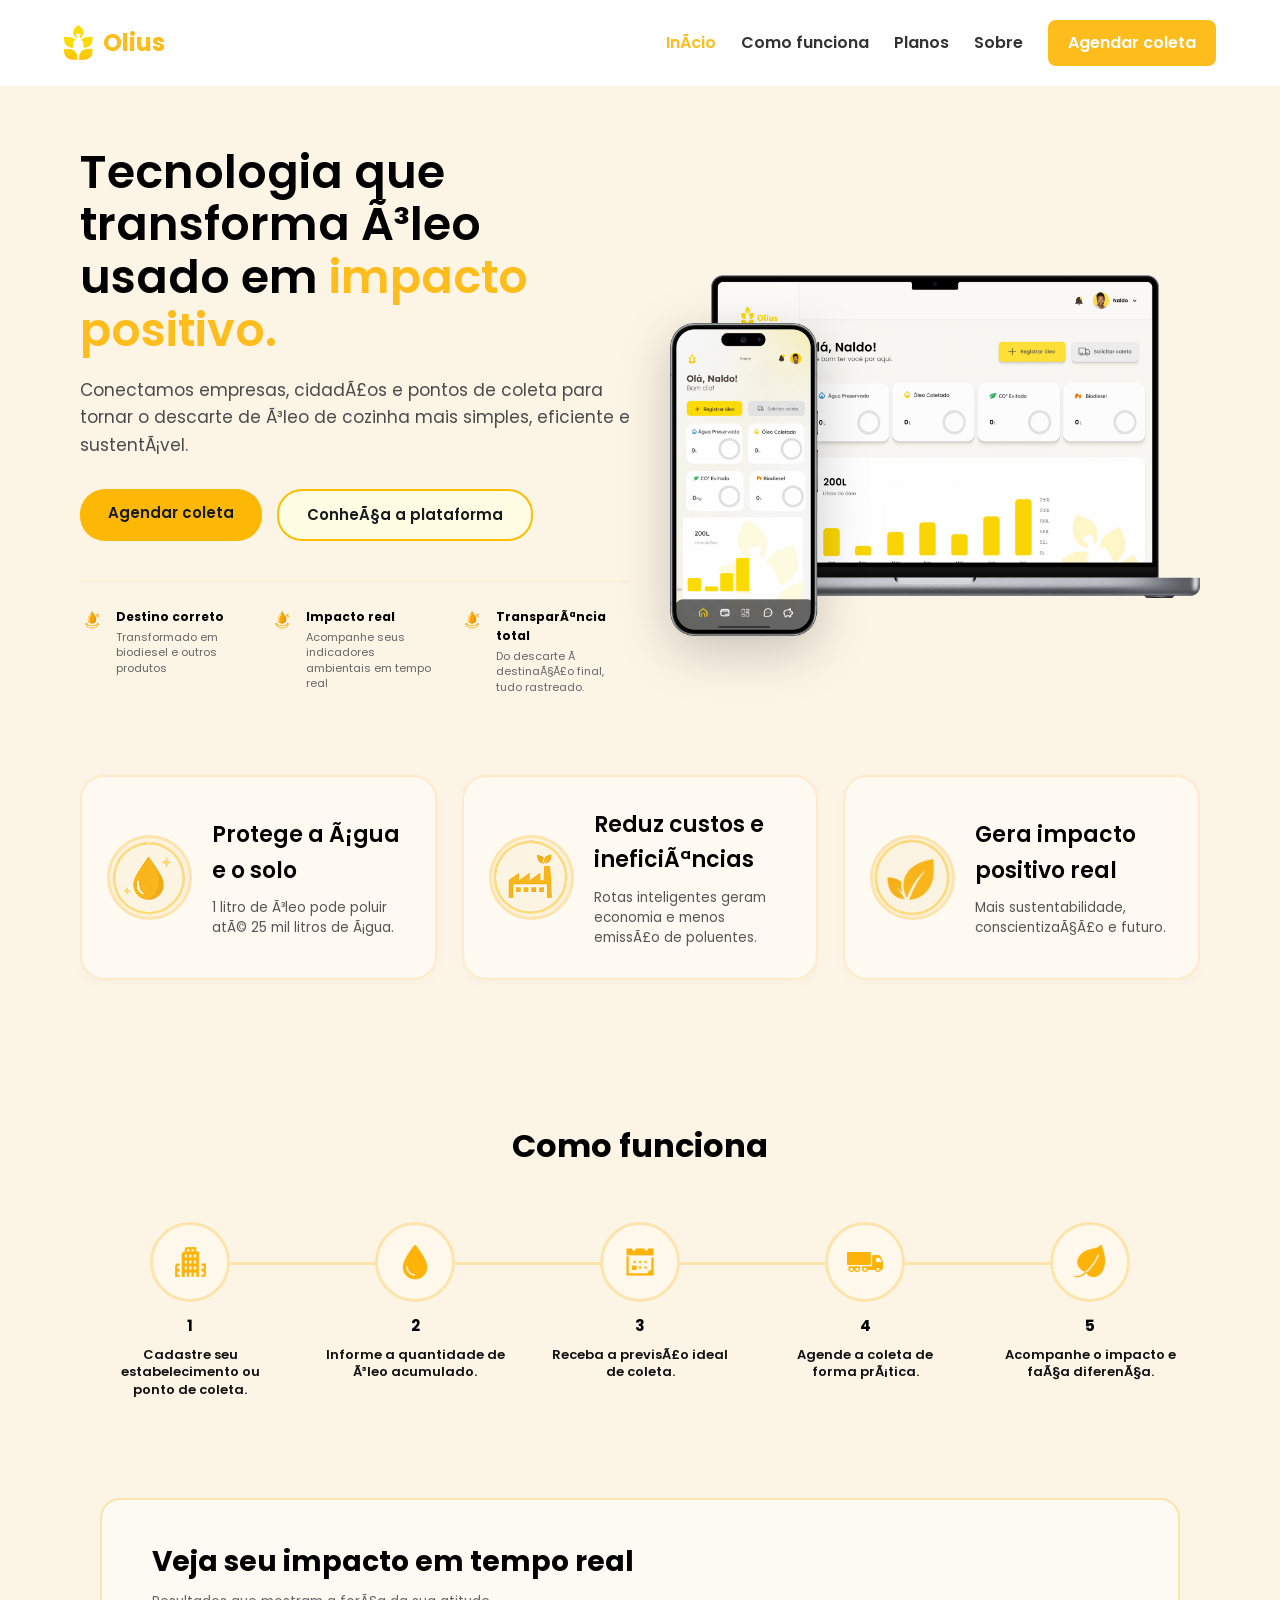
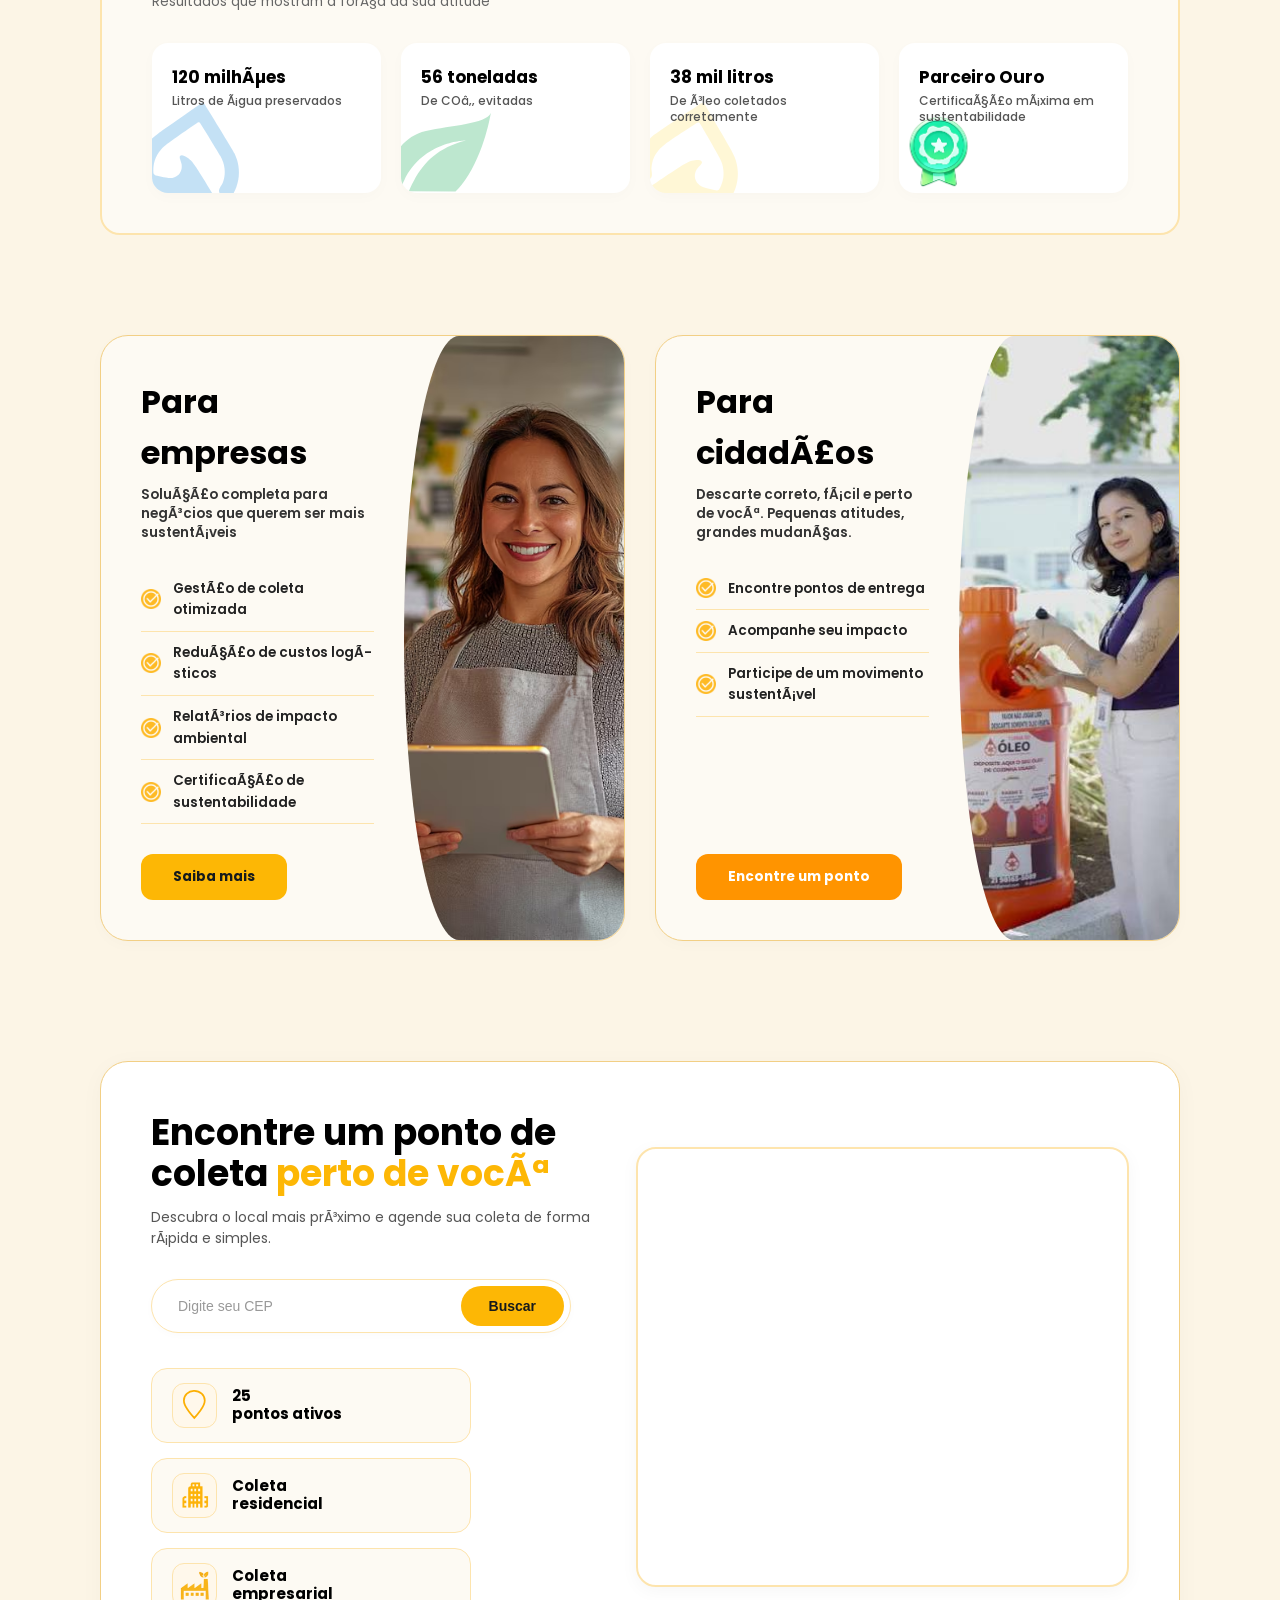
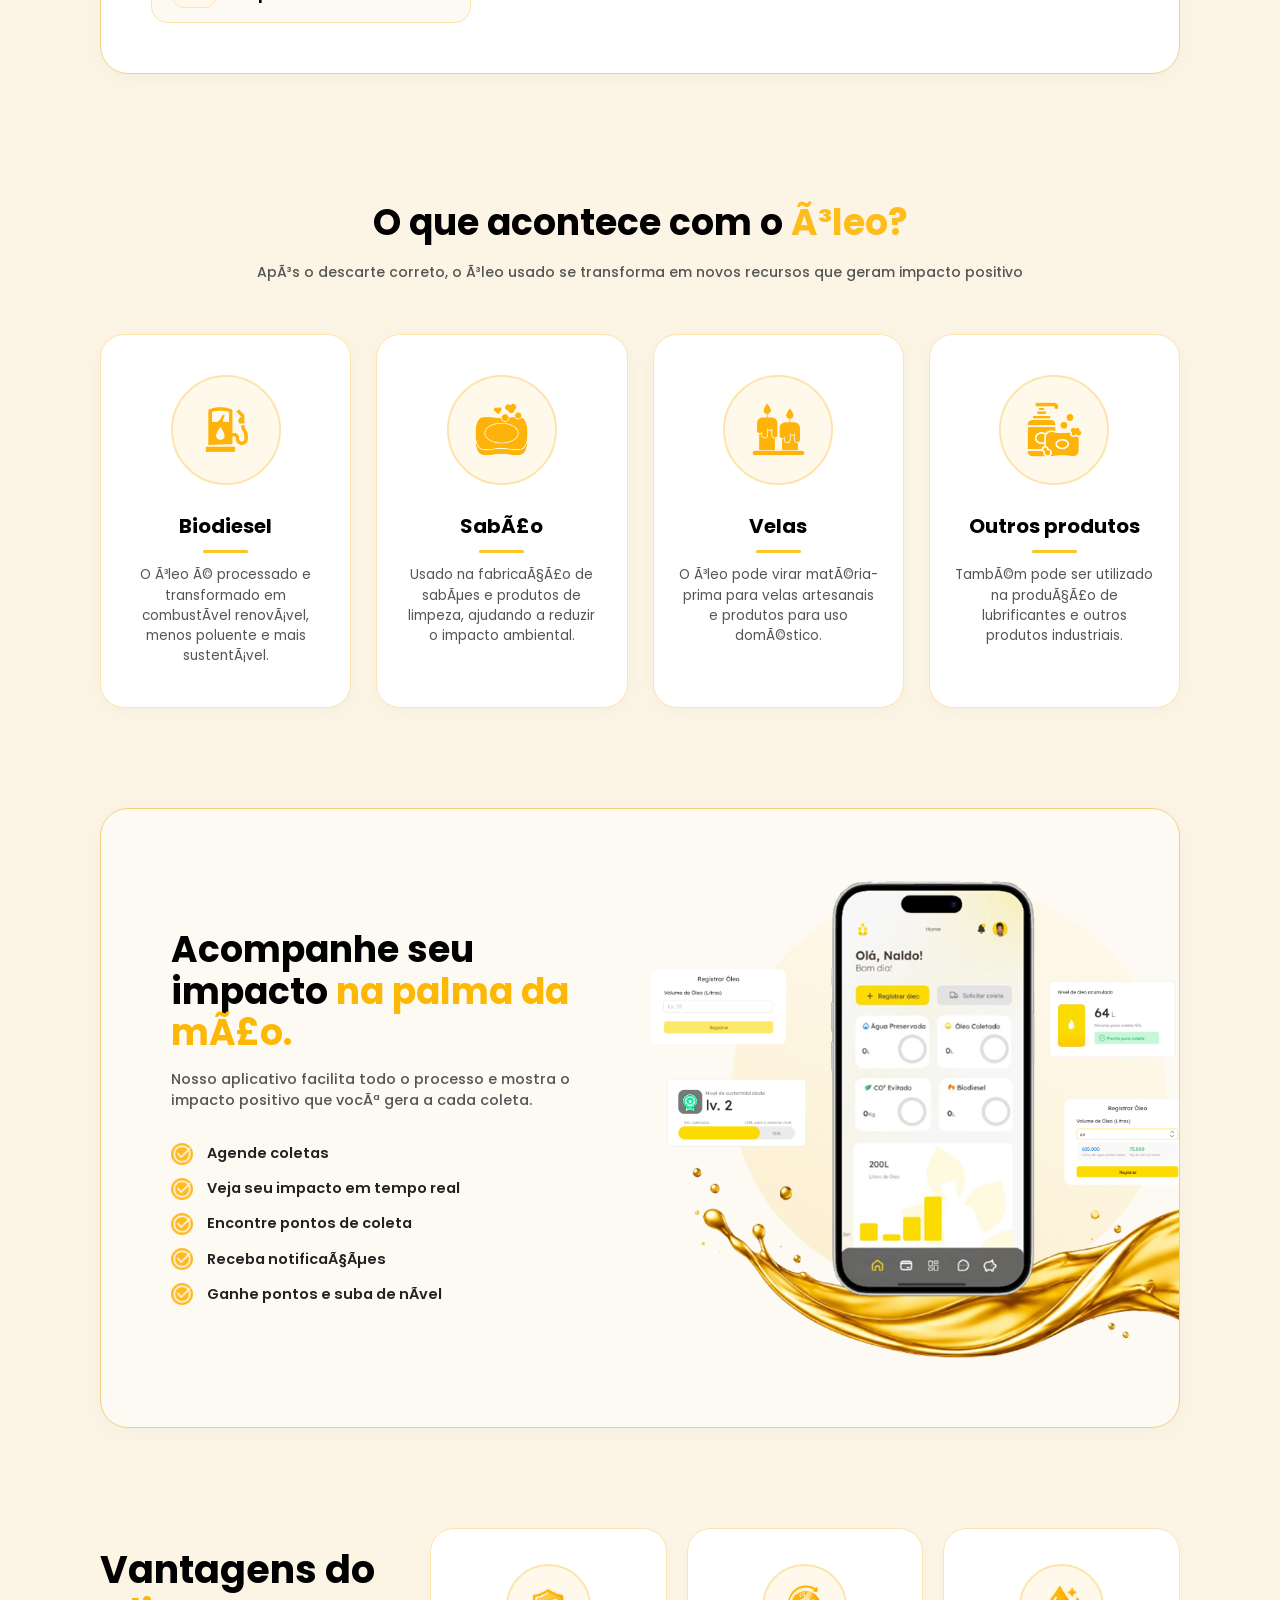
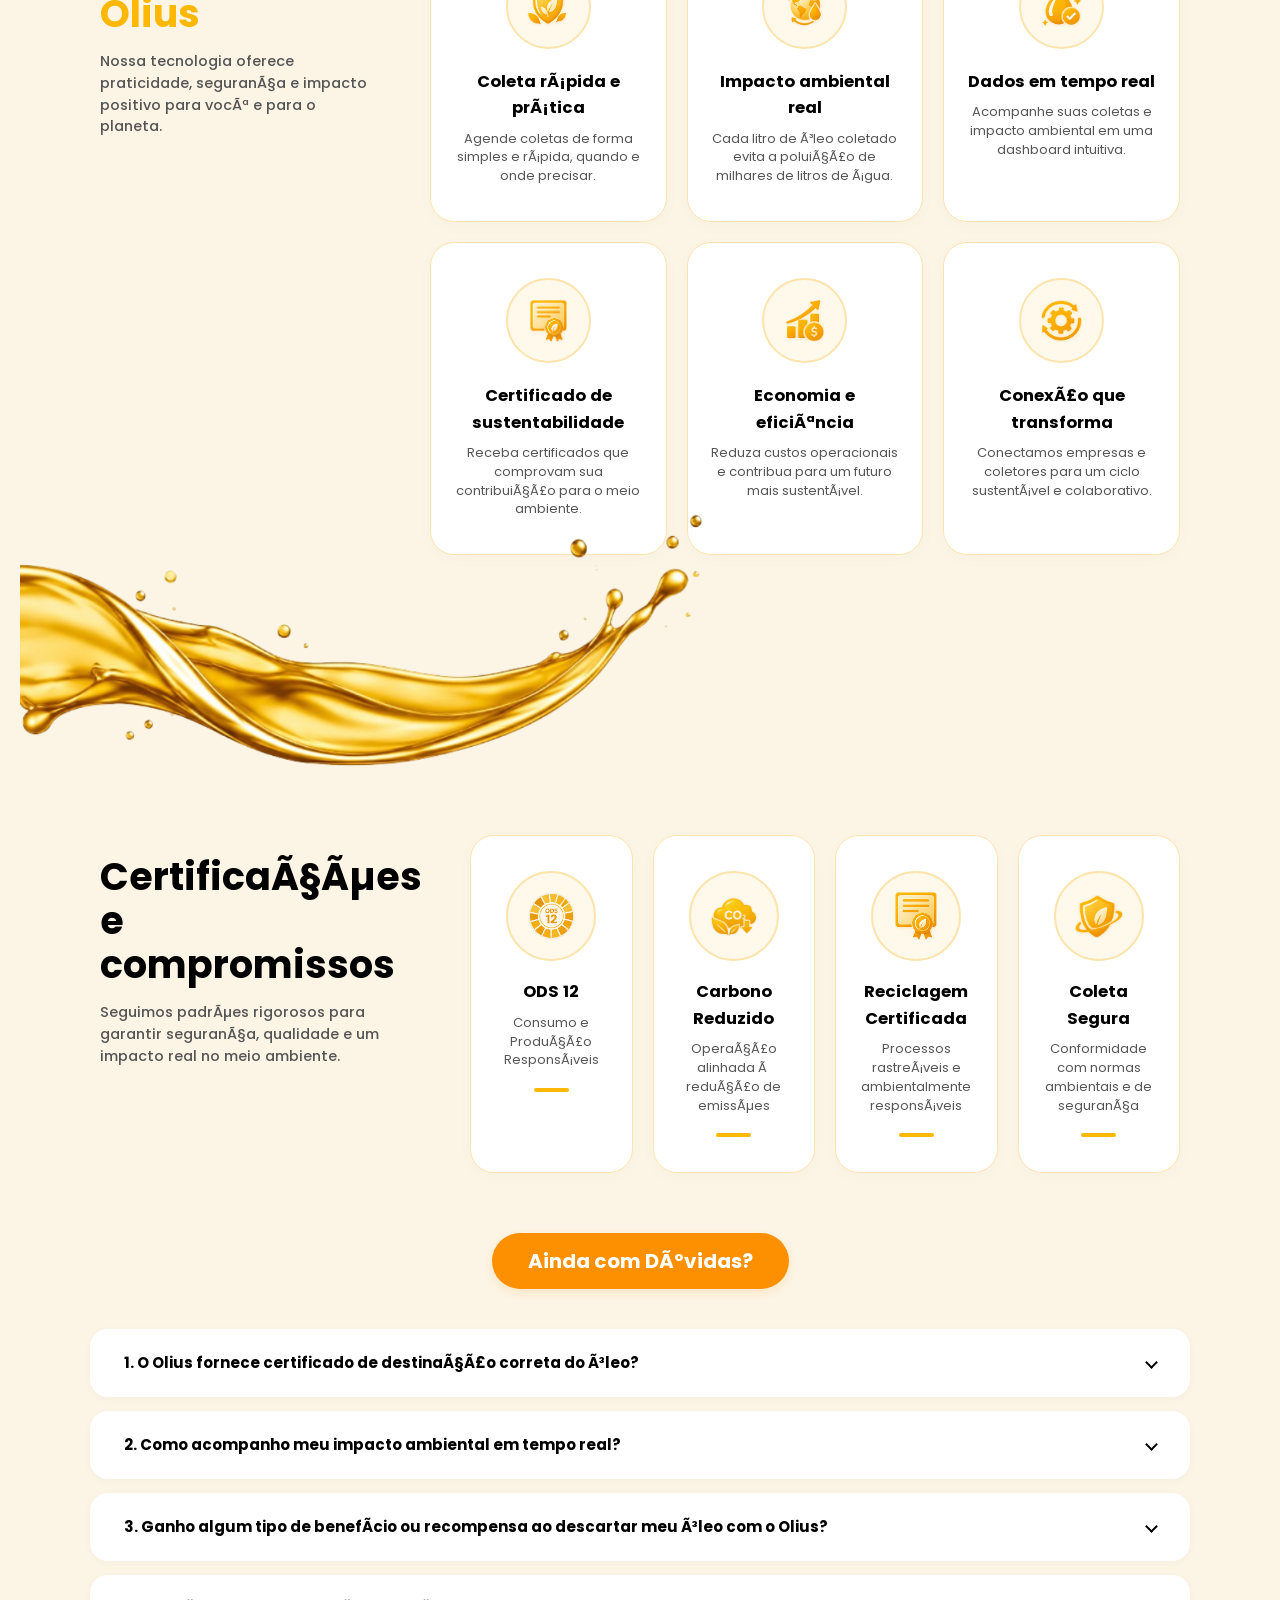
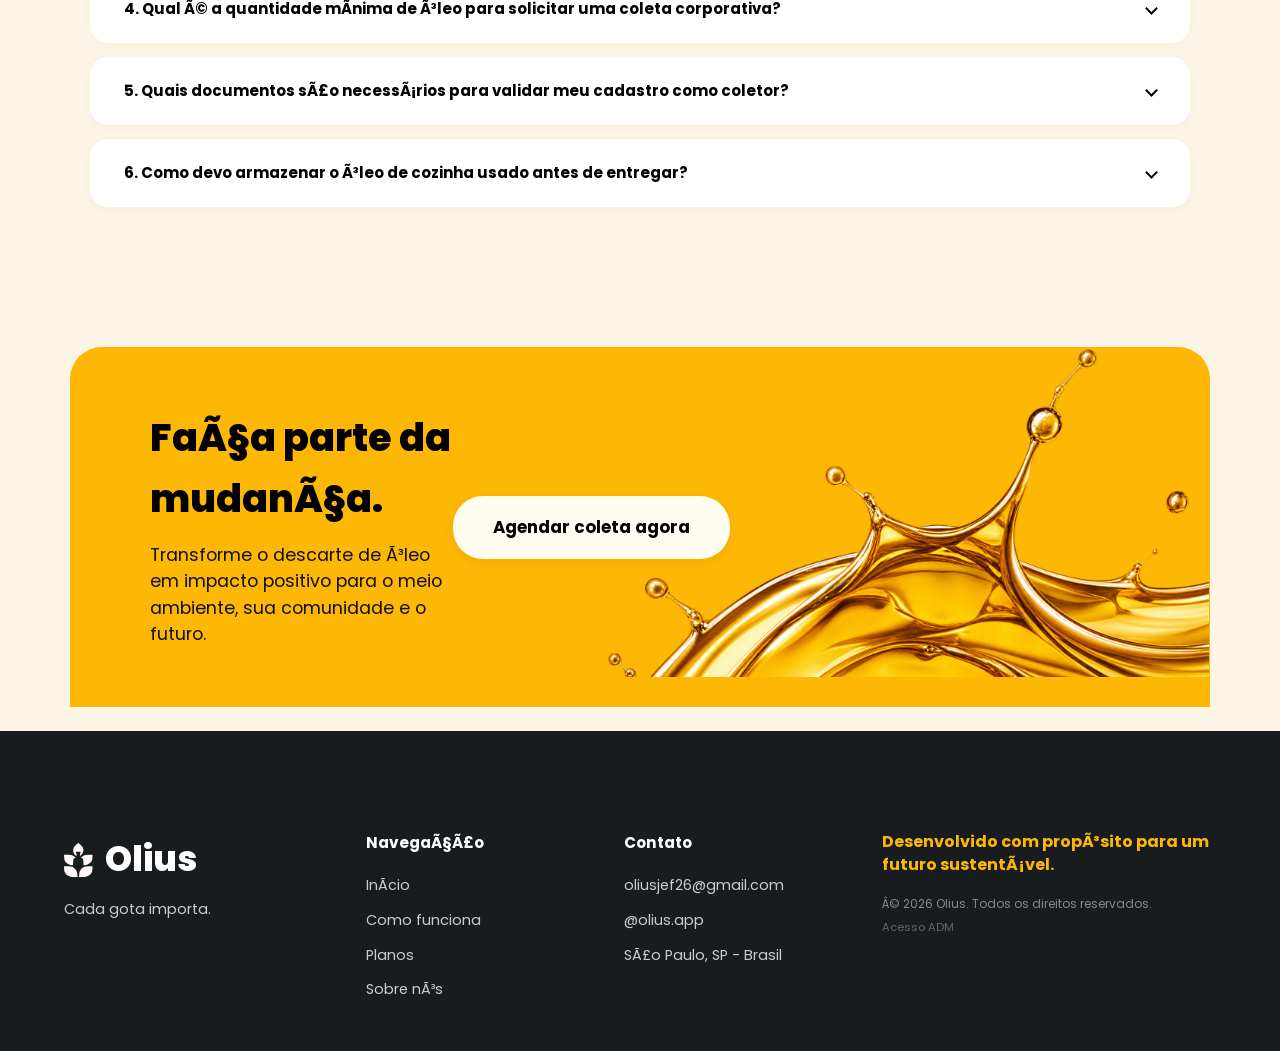
==== docs/index.html @ e810406c "Adiciona landing page do Olius para GitHub Pages" ====
﻿<!DOCTYPE html>
<html lang="pt-BR">
<head>
    <meta charset="utf-8">
    <meta name="viewport" content="width=device-width, initial-scale=1.0">
    <title>Olius - Inicial</title>
    <link rel="icon" href="images/favicon.ico">
    <link href="https://fonts.googleapis.com/css2?family=Poppins:wght@400;500;600;700&display=swap" rel="stylesheet">

    <!-- Arquivos de estilos CSS globais e especÃ­ficos da pÃ¡gina inicial -->
    <link rel="stylesheet" href="css/global.css">
    <link rel="stylesheet" href="index.css">
</head>
<body>

    <!-- ========================================================================= -->
    <!-- CABEÃ‡ALHO (HEADER): Logo e navegaÃ§Ã£o principal do site                      -->
    <!-- ========================================================================= -->
    <header class="header">
        <a href="index.html" class="logo">
            <img class="logo-icon" src="assets/global/logo-normal.svg" alt="Logotipo Olius">
            <span class="logo-texto">Olius</span>
        </a>
        <nav class="nav-links" aria-label="NavegaÃ§Ã£o principal">
            <a href="index.html" class="active" aria-current="page">InÃ­cio</a>
            <a href="../como_funciona.jsp">Como funciona</a>
            <a href="../planos.jsp">Planos</a>
            <a href="../contato.jsp">Sobre</a>
            <a href="https://olius-frontend-segundo.onrender.com" class="btn-agendar">Agendar coleta</a>
        </nav>
    </header>

    <main>
        <!-- ===================================================================== -->
        <!-- SEÃ‡ÃƒO HERO: ApresentaÃ§Ã£o principal, chamadas para aÃ§Ã£o e mockups      -->
        <!-- ===================================================================== -->
        <section class="inicio">
            <!-- Coluna Esquerda: TÃ­tulos, descriÃ§Ãµes, botÃµes e diferenciais -->
            <div class="hero-content">
                <h1>Tecnologia que transforma Ã³leo usado em <span class="highlight">impacto positivo.</span></h1>
                <p class="hero-description">
                    Conectamos empresas, cidadÃ£os e pontos de coleta para tornar o descarte de Ã³leo de cozinha mais simples, eficiente e sustentÃ¡vel.
                </p>
                
                <div class="hero-buttons">
                    <a href="https://olius-frontend-segundo.onrender.com" class="btn-primary">Agendar coleta</a>
                    <a href="#solucoes" class="btn-secondary">ConheÃ§a a plataforma</a>
                </div>

                <div class="hero-features">
                    <div class="feature-item">
                        <img src="assets/index/topicos.png" alt="" class="feature-icon">
                        <div>
                            <strong>Destino correto</strong>
                            <p>Transformado em biodiesel e outros produtos</p>
                        </div>
                    </div>
                    <div class="feature-item">
                        <img src="assets/index/topicos.png" alt="" class="feature-icon">
                        <div>
                            <strong>Impacto real</strong>
                            <p>Acompanhe seus indicadores ambientais em tempo real</p>
                        </div>
                    </div>
                    <div class="feature-item">
                        <img src="assets/index/topicos.png" alt="" class="feature-icon">
                        <div>
                            <strong>TransparÃªncia total</strong>
                            <p>Do descarte Ã  destinaÃ§Ã£o final, tudo rastreado.</p>
                        </div>
                    </div>
                </div>
            </div>

            <!-- Coluna Direita: Mockups visuais (Notebook e Celular) -->
            <div class="hero-mockup">
                <div class="projeto-mockups">
                    <img src="assets/global/mock-web.png" alt="Mockup Notebook" class="mockup-notebook">
                    <img src="assets/global/mock-mob.png" alt="Mockup Celular" class="mockup-mobile">
                </div>
            </div>
        </section>

        <!-- ===================================================================== -->
        <!-- SEÃ‡ÃƒO DESTAQUES: Cards com os principais benefÃ­cios do descarte       -->
        <!-- ===================================================================== -->
        <section class="destaques">
            <div class="card-destaque">
                <div class="card-icon-wrapper">
                    <img src="assets/index/proteja.png" alt="Protege a Ã¡gua e o solo">
                </div>
                <div class="card-conteudo">
                    <h3>Protege a Ã¡gua e o solo</h3>
                    <p>1 litro de Ã³leo pode poluir atÃ© 25 mil litros de Ã¡gua.</p>
                </div>
            </div>

            <div class="card-destaque">
                <div class="card-icon-wrapper">
                    <img src="assets/index/reduz.png" alt="Reduz custos e ineficiÃªncias">
                </div>
                <div class="card-conteudo">
                    <h3>Reduz custos e ineficiÃªncias</h3>
                    <p>Rotas inteligentes geram economia e menos emissÃ£o de poluentes.</p>
                </div>
            </div>

            <div class="card-destaque">
                <div class="card-icon-wrapper">
                    <img src="assets/index/gera-impacrto.png" alt="Gera impacto positivo real">
                </div>
                <div class="card-conteudo">
                    <h3>Gera impacto positivo real</h3>
                    <p>Mais sustentabilidade, conscientizaÃ§Ã£o e futuro.</p>
                </div>
            </div>
        </section>

        <!-- ===================================================================== -->
        <!-- SEÃ‡ÃƒO COMO FUNCIONA: Passo a passo do processo da plataforma          -->
        <!-- ===================================================================== -->
        <section class="como-funciona" id="como-funciona">
            <h2>Como funciona</h2>

            <div class="passos-container">
                <!-- Linha conectora visual ao fundo -->
                <div class="linha-passos"></div>

                <div class="passos-lista">
                    <!-- Passo 1 -->
                    <div class="passo-item">
                        <div class="passo-icon-wrapper">
                            <img src="assets/index/passo1.png" alt="Passo 1" class="passo-icon">
                        </div>
                        <span class="passo-numero">1</span>
                        <p>Cadastre seu estabelecimento ou ponto de coleta.</p>
                    </div>

                    <!-- Passo 2 -->
                    <div class="passo-item">
                        <div class="passo-icon-wrapper">
                            <img src="assets/index/passo2.png" alt="Passo 2" class="passo-icon">
                        </div>
                        <span class="passo-numero">2</span>
                        <p>Informe a quantidade de Ã³leo acumulado.</p>
                    </div>

                    <!-- Passo 3 -->
                    <div class="passo-item">
                        <div class="passo-icon-wrapper">
                            <img src="assets/index/passo3.png" alt="Passo 3" class="passo-icon">
                        </div>
                        <span class="passo-numero">3</span>
                        <p>Receba a previsÃ£o ideal de coleta.</p>
                    </div>

                    <!-- Passo 4 -->
                    <div class="passo-item">
                        <div class="passo-icon-wrapper">
                            <img src="assets/index/passo4.png" alt="Passo 4" class="passo-icon">
                        </div>
                        <span class="passo-numero">4</span>
                        <p>Agende a coleta de forma prÃ¡tica.</p>
                    </div>

                    <!-- Passo 5 -->
                    <div class="passo-item">
                        <div class="passo-icon-wrapper">
                            <img src="assets/index/passo5.png" alt="Passo 5" class="passo-icon">
                        </div>
                        <span class="passo-numero">5</span>
                        <p>Acompanhe o impacto e faÃ§a diferenÃ§a.</p>
                    </div>
                </div>
            </div>
        </section>

        <!-- ===================================================================== -->
        <!-- SEÃ‡ÃƒO IMPACTO EM TEMPO REAL: MÃ©tricas e indicadores alcanÃ§ados        -->
        <!-- ===================================================================== -->
        <section class="impacto-tempo-real">
            <h2>Veja seu impacto em tempo real</h2>
            <p class="subtitulo">Resultados que mostram a forÃ§a da sua atitude</p>

            <div class="metricas-grid">
                <!-- Card 1: Ãgua preservada -->
                <div class="metrica-card">
                    <img src="assets/index/agua.svg" alt="" class="card-bg-icon">
                    <div class="metrica-conteudo">
                        <strong class="valor">120 milhÃµes</strong>
                        <span class="rotulo">Litros de Ã¡gua preservados</span>
                    </div>
                </div>

                <!-- Card 2: CO2 evitado -->
                <div class="metrica-card">
                    <img src="assets/index/co2.svg" alt="" class="card-bg-icon">
                    <div class="metrica-conteudo">
                        <strong class="valor">56 toneladas</strong>
                        <span class="rotulo">De COâ‚‚ evitadas</span>
                    </div>
                </div>

                <!-- Card 3: Ã“leo coletado -->
                <div class="metrica-card">
                    <img src="assets/index/litros-oleo.svg" alt="" class="card-bg-icon">
                    <div class="metrica-conteudo">
                        <strong class="valor">38 mil litros</strong>
                        <span class="rotulo">De Ã³leo coletados corretamente</span>
                    </div>
                </div>

                <!-- Card 4: CertificaÃ§Ã£o -->
                <div class="metrica-card">
                    <img src="assets/index/certificado7.png" alt="" class="card-bg-icon">
                    <div class="metrica-conteudo">
                        <strong class="valor">Parceiro Ouro</strong>
                        <span class="rotulo">CertificaÃ§Ã£o mÃ¡xima em sustentabilidade</span>
                    </div>
                </div>
            </div>
        </section>

        <!-- ===================================================================== -->
        <!-- SEÃ‡ÃƒO SOLUÃ‡Ã•ES: DivisÃ£o de serviÃ§os para Empresas (B2B) e CidadÃ£os    -->
        <!-- ===================================================================== -->
        <section class="solucoes" id="solucoes">
            <!-- Card 1: Para empresas -->
            <div class="solucao-card">
                <div class="solucao-conteudo">
                    <h3>Para empresas</h3>
                    <p>SoluÃ§Ã£o completa para negÃ³cios que querem ser mais sustentÃ¡veis</p>
                    <ul>
                        <li>
                            <img src="assets/index/tipos-icon.png" alt="" class="item-icon">
                            <span>GestÃ£o de coleta otimizada</span>
                        </li>
                        <li>
                            <img src="assets/index/tipos-icon.png" alt="" class="item-icon">
                            <span>ReduÃ§Ã£o de custos logÃ­sticos</span>
                        </li>
                        <li>
                            <img src="assets/index/tipos-icon.png" alt="" class="item-icon">
                            <span>RelatÃ³rios de impacto ambiental</span>
                        </li>
                        <li>
                            <img src="assets/index/tipos-icon.png" alt="" class="item-icon">
                            <span>CertificaÃ§Ã£o de sustentabilidade</span>
                        </li>
                    </ul>
                    <a href="../planos.jsp" class="btn-solucao">Saiba mais</a>
                </div>
                <div class="solucao-imagem">
                    <img src="assets/index/foto-b2b.png" alt="Para empresas">
                </div>
            </div>

            <!-- Card 2: Para cidadÃ£os -->
            <div class="solucao-card">
                <div class="solucao-conteudo">
                    <h3>Para cidadÃ£os</h3>
                    <p>Descarte correto, fÃ¡cil e perto de vocÃª. Pequenas atitudes, grandes mudanÃ§as.</p>
                    <ul>
                        <li>
                            <img src="assets/index/tipos-icon.png" alt="" class="item-icon">
                            <span>Encontre pontos de entrega</span>
                        </li>
                        <li>
                            <img src="assets/index/tipos-icon.png" alt="" class="item-icon">
                            <span>Acompanhe seu impacto</span>
                        </li>
                        <li>
                            <img src="assets/index/tipos-icon.png" alt="" class="item-icon">
                            <span>Participe de um movimento sustentÃ¡vel</span>
                        </li>
                    </ul>
                    <a href="#pontos" class="btn-solucao btn-laranja">Encontre um ponto</a>
                </div>
                <div class="solucao-imagem">
                    <img src="assets/index/foto-b2c.png" alt="Para cidadÃ£os">
                </div>
            </div>
        </section>

        <!-- ===================================================================== -->
        <!-- SEÃ‡ÃƒO MAPA DE PONTOS: Busca por CEP e exibiÃ§Ã£o do mapa interativo     -->
        <!-- ===================================================================== -->
        <section class="secao-mapa-container" id="pontos">
            <div class="mapa-card-principal">
                <!-- Coluna Esquerda: InformaÃ§Ãµes, input de busca por CEP e mini cards -->
                <div class="mapa-info-lateral">
                    <h2>Encontre um ponto de coleta <span class="highlight">perto de vocÃª</span></h2>
                    <p class="mapa-subtitulo">Descubra o local mais prÃ³ximo e agende sua coleta de forma rÃ¡pida e simples.</p>
                    
                    <form class="cep-busca-box" action="https://www.google.com/maps" method="get" target="_blank" rel="noopener">
                        <input type="text" name="q" placeholder="Digite seu CEP" class="input-cep" aria-label="Digite seu CEP" inputmode="numeric" autocomplete="postal-code" pattern="[0-9]{5}-?[0-9]{3}" maxlength="9" title="Informe o CEP com 8 nÃºmeros" required>
                        <button type="submit" class="btn-buscar-cep">Buscar</button>
                    </form>

                    <div class="info-mini-cards">
                        <div class="mini-card">
                            <div class="mini-icon-wrapper">
                                <img src="assets/index/pontos-ativos.svg" alt="" class="mini-icon">
                            </div>
                            <div>
                                <strong>25</strong>
                                <strong>pontos ativos</strong>
                            </div>
                        </div>

                        <div class="mini-card">
                            <div class="mini-icon-wrapper">
                                <img src="assets/index/coletaresidencial.png" alt="" class="mini-icon">
                            </div>
                            <div>
                                <strong>Coleta</strong>
                                <strong>residencial</strong>
                            </div>
                        </div>

                        <div class="mini-card">
                            <div class="mini-icon-wrapper">
                                <img src="assets/index/coletaempresarial.png" alt="" class="mini-icon">
                            </div>
                            <div>
                                <strong>Coleta</strong>
                                <strong>empresarial</strong>
                            </div>
                        </div>
                    </div>
                </div>

                <!-- Coluna Direita: Mapa incorporado do Google Maps -->
                <div class="mapa">
                    <iframe
                        src="https://www.google.com/maps/embed?pb=!1m18!1m12!1m3!1d3657.1973656113697!2d-46.65657252373979!3d-23.561349161595155!2m3!1f0!2f0!3f0!3m2!1i1024!2i768!4f13.1!3m3!1m2!1s0x94ce59c8da0aa315%3A0xd59f437521262d11!2sAv.%20Paulista%2C%20S%C3%A3o%20Paulo%2C%20SP!5e0!3m2!1spt-BR!2sbr!4v1700000000000!5m2!1spt-BR!2sbr"
                        loading="lazy"
                        allowfullscreen
                        title="Mapa da Olius">
                    </iframe>
                </div>
            </div>
        </section>

        <!-- ===================================================================== -->
        <!-- SEÃ‡ÃƒO DESTINAÃ‡ÃƒO DO Ã“LEO: O que Ã© feito com o material coletado       -->
        <!-- ===================================================================== -->
        <section class="destinacao-oleo">
            <h2>O que acontece com o <span class="highlight">Ã³leo?</span></h2>
            <p>ApÃ³s o descarte correto, o Ã³leo usado se transforma em novos recursos que geram impacto positivo</p>
            
            <div class="produtos-grid">
                <article class="produto-card">
                    <div class="produto-icon-wrapper">
                        <img src="assets/index/biodiesel.png" alt="Biodiesel" class="produto-icon">
                    </div>
                    <h3>Biodiesel</h3>
                    <p>O Ã³leo Ã© processado e transformado em combustÃ­vel renovÃ¡vel, menos poluente e mais sustentÃ¡vel.</p>
                </article>

                <article class="produto-card">
                    <div class="produto-icon-wrapper">
                        <img src="assets/index/sabao.png" alt="SabÃ£o" class="produto-icon">
                    </div>
                    <h3>SabÃ£o</h3>
                    <p>Usado na fabricaÃ§Ã£o de sabÃµes e produtos de limpeza, ajudando a reduzir o impacto ambiental.</p>
                </article>

                <article class="produto-card">
                    <div class="produto-icon-wrapper">
                        <img src="assets/index/velas.png" alt="Velas" class="produto-icon">
                    </div>
                    <h3>Velas</h3>
                    <p>O Ã³leo pode virar matÃ©ria-prima para velas artesanais e produtos para uso domÃ©stico.</p>
                </article>

                <article class="produto-card">
                    <div class="produto-icon-wrapper">
                        <img src="assets/index/outros-produtos.png" alt="Outros produtos" class="produto-icon">
                    </div>
                    <h3>Outros produtos</h3>
                    <p>TambÃ©m pode ser utilizado na produÃ§Ã£o de lubrificantes e outros produtos industriais.</p>
                </article>
            </div>
        </section>

        <!-- ===================================================================== -->
        <!-- SEÃ‡ÃƒO APLICATIVO: Recursos do app mÃ³vel para acompanhamento            -->
        <!-- ===================================================================== -->
        <section class="app-acompanhamento">
            <div class="app-info">
                <h2>Acompanhe seu impacto <span class="highlight">na palma da mÃ£o.</span></h2>
                <p>Nosso aplicativo facilita todo o processo e mostra o impacto positivo que vocÃª gera a cada coleta.</p>
                
                <ul>
                    <li>
                        <img src="assets/index/tipos-icon.png" alt="" class="check-icon">
                        <span>Agende coletas</span>
                    </li>
                    <li>
                        <img src="assets/index/tipos-icon.png" alt="" class="check-icon">
                        <span>Veja seu impacto em tempo real</span>
                    </li>
                    <li>
                        <img src="assets/index/tipos-icon.png" alt="" class="check-icon">
                        <span>Encontre pontos de coleta</span>
                    </li>
                    <li>
                        <img src="assets/index/tipos-icon.png" alt="" class="check-icon">
                        <span>Receba notificaÃ§Ãµes</span>
                    </li>
                    <li>
                        <img src="assets/index/tipos-icon.png" alt="" class="check-icon">
                        <span>Ganhe pontos e suba de nÃ­vel</span>
                    </li>
                </ul>
            </div>
            
            <div class="app-preview">
                <img src="assets/index/mockupsolius.png" alt="Telas do aplicativo mÃ³vel Olius">
            </div>
        </section>

        <!-- ===================================================================== -->
        <!-- BLOCO UNIFICADO: Vantagens, Divisor Decorativo e CertificaÃ§Ãµes        -->
        <!-- ===================================================================== -->
        <div class="vantagens-certificacoes-wrapper">

            <!-- SeÃ§Ã£o de Vantagens -->
            <section id="vantagens" class="secao-lado-a-lado">
                <div class="coluna-texto">
                    <h2>Vantagens do <span class="highlight">Olius</span></h2>
                    <p>Nossa tecnologia oferece praticidade, seguranÃ§a e impacto positivo para vocÃª e para o planeta.</p>
                </div>

                <div class="coluna-cards vantagens-grid">
                    <div class="vantagem-card">
                        <div class="vantagem-icon-wrapper">
                            <img src="assets/index/coleta.png" alt="Coleta rÃ¡pida e prÃ¡tica" class="vantagem-icon">
                        </div>
                        <h3>Coleta rÃ¡pida e prÃ¡tica</h3>
                        <p>Agende coletas de forma simples e rÃ¡pida, quando e onde precisar.</p>
                    </div>
                    <div class="vantagem-card">
                        <div class="vantagem-icon-wrapper">
                            <img src="assets/index/impacto.png" alt="Impacto ambiental real" class="vantagem-icon">
                        </div>
                        <h3>Impacto ambiental real</h3>
                        <p>Cada litro de Ã³leo coletado evita a poluiÃ§Ã£o de milhares de litros de Ã¡gua.</p>
                    </div>
                    <div class="vantagem-card">
                        <div class="vantagem-icon-wrapper">
                            <img src="assets/index/dados-em-tempo.png" alt="Dados em tempo real" class="vantagem-icon">
                        </div>
                        <h3>Dados em tempo real</h3>
                        <p>Acompanhe suas coletas e impacto ambiental em uma dashboard intuitiva.</p>
                    </div>
                    <div class="vantagem-card">
                        <div class="vantagem-icon-wrapper">
                            <img src="assets/index/certificado.png" alt="Certificado de sustentabilidade" class="vantagem-icon">
                        </div>
                        <h3>Certificado de sustentabilidade</h3>
                        <p>Receba certificados que comprovam sua contribuiÃ§Ã£o para o meio ambiente.</p>
                    </div>
                    <div class="vantagem-card">
                        <div class="vantagem-icon-wrapper">
                            <img src="assets/index/economia.png" alt="Economia e eficiÃªncia" class="vantagem-icon">
                        </div>
                        <h3>Economia e eficiÃªncia</h3>
                        <p>Reduza custos operacionais e contribua para um futuro mais sustentÃ¡vel.</p>
                    </div>
                    <div class="vantagem-card">
                        <div class="vantagem-icon-wrapper">
                            <img src="assets/index/conexao.png" alt="ConexÃ£o que transforma" class="vantagem-icon">
                        </div>
                        <h3>ConexÃ£o que transforma</h3>
                        <p>Conectamos empresas e coletores para um ciclo sustentÃ¡vel e colaborativo.</p>
                    </div>
                </div>
            </section>

            <!-- Imagem de respingo de Ã³leo decorativa (Divisor de seÃ§Ãµes) -->
            <div class="respingo-oleo-container">
                <img src="assets/index/quebrapag2.png" alt="" class="respingo-oleo-img">
            </div>

            <!-- SeÃ§Ã£o de CertificaÃ§Ãµes e ODS -->
            <section id="certificacoes" class="secao-lado-a-lado">
                <div class="coluna-texto">
                    <h2>CertificaÃ§Ãµes<br>e compromissos</h2>
                    <p>Seguimos padrÃµes rigorosos para garantir seguranÃ§a, qualidade e um impacto real no meio ambiente.</p>
                </div>

                <div class="coluna-cards certificacoes-grid">
                    <div class="certificacao-card">
                        <div class="cert-icon-wrapper">
                            <img src="assets/index/ods12.png" alt="ODS 12" class="cert-icon">
                        </div>
                        <strong>ODS 12</strong>
                        <p>Consumo e ProduÃ§Ã£o ResponsÃ¡veis</p>
                        <div class="card-line"></div>
                    </div>
                    <div class="certificacao-card">
                        <div class="cert-icon-wrapper">
                            <img src="assets/index/carbono-reduzido.png" alt="Carbono Reduzido" class="cert-icon">
                        </div>
                        <strong>Carbono Reduzido</strong>
                        <p>OperaÃ§Ã£o alinhada Ã  reduÃ§Ã£o de emissÃµes</p>
                        <div class="card-line"></div>
                    </div>
                    <div class="certificacao-card">
                        <div class="cert-icon-wrapper">
                            <img src="assets/index/certificado.png" alt="Reciclagem Certificada" class="cert-icon">
                        </div>
                        <strong>Reciclagem Certificada</strong>
                        <p>Processos rastreÃ¡veis e ambientalmente responsÃ¡veis</p>
                        <div class="card-line"></div>
                    </div>
                    <div class="certificacao-card">
                        <div class="cert-icon-wrapper">
                            <img src="assets/index/coleta-segura.png" alt="Coleta Segura" class="cert-icon">
                        </div>
                        <strong>Coleta Segura</strong>
                        <p>Conformidade com normas ambientais e de seguranÃ§a</p>
                        <div class="card-line"></div>
                    </div>
                </div>
            </section>

        </div>

        <!-- ===================================================================== -->
        <!-- SEÃ‡ÃƒO FAQ: Perguntas frequentes estruturadas com tags <details>       -->
        <!-- ===================================================================== -->
        <section id="faq" class="faq-secao">
            <div class="faq-header">
                <h2>Ainda com DÃºvidas?</h2>
            </div>

            <div class="faq-accordion">
                <details class="faq-item">
                    <summary>
                        <span>1. O Olius fornece certificado de destinaÃ§Ã£o correta do Ã³leo?</span>
                        <span class="faq-icon"></span>
                    </summary>
                    <p>A plataforma disponibiliza um certificado de destinaÃ§Ã£o correta para empresas e parceiros que realizam o descarte por meio da plataforma. O documento comprova que o Ã³leo foi encaminhado para a destinaÃ§Ã£o adequada e pode ser utilizado como registro de responsabilidade ambiental.</p>
                </details>

                <details class="faq-item">
                    <summary>
                        <span>2. Como acompanho meu impacto ambiental em tempo real?</span>
                        <span class="faq-icon"></span>
                    </summary>
                    <p>ApÃ³s realizar o descarte ou a coleta, os dados sÃ£o registrados no aplicativo. O usuÃ¡rio pode acompanhar informaÃ§Ãµes como quantidade de Ã³leo destinada corretamente, estimativa de impacto ambiental evitado e sua contribuiÃ§Ã£o para a reciclagem, por meio de um painel atualizado conforme os registros sÃ£o realizados.</p>
                </details>

                <details class="faq-item">
                    <summary>
                        <span>3. Ganho algum tipo de benefÃ­cio ou recompensa ao descartar meu Ã³leo com o Olius?</span>
                        <span class="faq-icon"></span>
                    </summary>
                    <p>A Olius possui um sistema de benefÃ­cios baseado na participaÃ§Ã£o do usuÃ¡rio. Conforme a quantidade de Ã³leo destinada corretamente e a frequÃªncia de participaÃ§Ã£o aumentam, o usuÃ¡rio pode avanÃ§ar entre nÃ­veis, como Bronze, Prata e Ouro, desbloqueando benefÃ­cios e reconhecimentos dentro da plataforma.</p>
                </details>

                <details class="faq-item">
                    <summary>
                        <span>4. Qual Ã© a quantidade mÃ­nima de Ã³leo para solicitar uma coleta corporativa?</span>
                        <span class="faq-icon"></span>
                    </summary>
                    <p>ApÃ³s pesquisas, estabelecemos uma quantidade mÃ­nima de 20 litros para solicitar uma coleta corporativa. Quantidades menores podem ser direcionadas aos pontos de coleta parceiros, tornando a logÃ­stica mais eficiente.</p>
                </details>

                <details class="faq-item">
                    <summary>
                        <span>5. Quais documentos sÃ£o necessÃ¡rios para validar meu cadastro como coletor?</span>
                        <span class="faq-icon"></span>
                    </summary>
                    <p>Para o cadastro de um coletor parceiro, podem ser solicitados documentos que comprovem sua identidade e regularidade, como documento de identificaÃ§Ã£o, CPF/CNPJ, comprovante de endereÃ§o e documentos ou autorizaÃ§Ãµes relacionados Ã  atividade de coleta, quando aplicÃ¡veis. A documentaÃ§Ã£o pode variar conforme o tipo de coletor e a legislaÃ§Ã£o.</p>
                </details>

                <details class="faq-item">
                    <summary>
                        <span>6. Como devo armazenar o Ã³leo de cozinha usado antes de entregar?</span>
                        <span class="faq-icon"></span>
                    </summary>
                    <p>Espere o Ã³leo esfriar completamente e armazene-o em garrafas PET limpas e secas, fechando bem a tampa para evitar vazamentos atÃ© o momento da entrega ou coleta.</p>
                </details>
            </div>
        </section>

        <!-- ===================================================================== -->
        <!-- SEÃ‡ÃƒO CTA (Call to Action): Chamada final para agendamento              -->
        <!-- ===================================================================== -->
        <section class="cta-banner">
            <div class="cta-conteudo">
                <h2>FaÃ§a parte da mudanÃ§a.</h2>
                <p>Transforme o descarte de Ã³leo em impacto positivo para o meio ambiente, sua comunidade e o futuro.</p>
            </div>
            
            <a href="https://olius-frontend-segundo.onrender.com" class="btn-cta">Agendar coleta agora</a>

            <!-- Imagem decorativa de respingo de Ã³leo -->
            <img src="assets/global/oleo.png" alt="Respingo de Ã³leo decorativo" class="cta-imagem-oleo">
        </section>
    </main>

    <!-- ========================================================================= -->
    <!-- RODAPÃ‰ (FOOTER): InformaÃ§Ãµes de contato, links rÃ¡pidos e crÃ©ditos          -->
    <!-- ========================================================================= -->
    <footer class="footer">
        <div class="footer-container">
            <!-- Logo e Slogan -->
            <div class="footer-brand">
                <a href="index.html" class="logo">
                    <img class="logo-icon" src="assets/global/logo-branco.svg" alt="Logotipo Olius">
                    <span class="logo-texto">Olius</span>
                </a>
                <p class="tagline">Cada gota importa.</p>
            </div>
            
            <!-- Links de NavegaÃ§Ã£o -->
            <nav class="footer-links" aria-label="Links do RodapÃ©">
                <h4>NavegaÃ§Ã£o</h4>
                <ul>
                    <li><a href="index.html">InÃ­cio</a></li>
                    <li><a href="../como_funciona.jsp">Como funciona</a></li>
                    <li><a href="../planos.jsp">Planos</a></li>
                    <li><a href="../contato.jsp">Sobre nÃ³s</a></li>
                </ul>
            </nav>

            <!-- InformaÃ§Ãµes de Contato -->
            <div class="footer-contato">
                <h4>Contato</h4>
                <ul>
                    <li><a href="mailto:oliusjef26@gmail.com">oliusjef26@gmail.com</a></li>
                    <li><a href="https://www.instagram.com/olius.app" target="_blank" rel="noopener noreferrer">@olius.app</a></li>
                    <li><span>SÃ£o Paulo, SP - Brasil</span></li>
                </ul>
            </div>

            <!-- CrÃ©ditos e Acesso Administrativo -->
            <div class="footer-proposito">
                <h4>Desenvolvido com propÃ³sito para um futuro sustentÃ¡vel.</h4>
                <p class="copyright">Â© 2026 Olius. Todos os direitos reservados.</p>
                <a href="../login-adm" class="acesso-adm">Acesso ADM</a>
            </div>
        </div>
    </footer>

</body>
</html>
---- docs/css/global.css ----
/* ========================================================================== 
   1. VARIÁVEIS GLOBAIS & RESET CSS
   ========================================================================== */

:root {
    --primary-color: #FEBD1D;      /* Cor primária (Amarelo/Dourado) */
    --primary-hover: #FC9000;      /* Cor para efeito hover/destaque */
    --bg-light: #FCF5E6;           /* Fundo geral da página (Tom bege suave) */
    --text-color: #333333;         /* Cor do texto principal */
    --text-muted: #666666;         /* Cor dos subtítulos e textos secundários */
    --font-main: 'Poppins', sans-serif;
}

/* Reset Universal: Remove margens/paddings padrão e padroniza o cálculo de tamanhos */
* {
    margin: 0;
    padding: 0;
    box-sizing: border-box;
}

/* Configurações globais do corpo da página */
body {
    font-family: var(--font-main);
    background-color: var(--bg-light);
    color: var(--text-color);
    line-height: 1.6;
}


/* ========================================================================== 
   2. CABEÇALHO (.header)
   ========================================================================== */
.header {
    display: flex;
    justify-content: space-between;
    align-items: center;
    padding: 20px 5%;
    background-color: #ffffff;
}

/* Estrutura do Logo */
.logo {
    display: flex;
    align-items: center;
    gap: 10px;
    text-decoration: none;
}

.logo-icon {
    height: 35px;
}

.logo-texto {
    font-size: 1.5rem;
    font-weight: 700;
    color: var(--primary-color);
}

/* Links de Navegação */
.nav-links {
    display: flex;
    align-items: center;
    gap: 25px;
}

.nav-links a {
    text-decoration: none;
    color: var(--text-color);
    font-weight: 600;
    transition: color 0.2s;
}

.nav-links a:hover,
.nav-links a.active {
    color: var(--primary-color);
}

/* Botão de Destaque no Cabeçalho */
.btn-agendar {
    background-color: var(--primary-color);
    color: #ffffff !important;
    padding: 10px 20px;
    border-radius: 8px;
    transition: background-color 0.2s;
}

.btn-agendar:hover {
    background-color: var(--primary-hover);
}


/* ==========================================================================
   3. CTA BANNER (.cta-banner) - Com respingo ultrapassando a borda e botão ajustado
   ========================================================================== */
.cta-banner {
    position: relative;
    background-color: #fdb705;
    padding: 60px 80px;
    margin: 80px auto -60px auto; /* Aumenta o margin-top para dar espaço à gota no topo */
    max-width: 1400px;
    width: 92%;
    border-radius: 32px 32px 0 0;
    display: flex;
    align-items: center;
    justify-content: space-between;
    overflow: visible; /* IMPORTANTE: Permite que a gota saia para fora do retângulo amarelo */
    z-index: 1;
    box-sizing: border-box;
}

/* Conteúdo de Texto do CTA */
.cta-conteudo {
    max-width: 500px;
    text-align: left;
    position: relative;
    z-index: 3;
}

.cta-conteudo h2 {
    font-size: 2.4rem;
    font-weight: 800;
    color: #000000;
    margin-bottom: 12px;
}

.cta-conteudo p {
    font-size: 1.1rem;
    color: #111111;
    line-height: 1.5;
}

/* Botão CTA (Ajustado mais para a esquerda via margem) */
.btn-cta {
    background-color: #FFFDF0;
    color: #000000;
    padding: 18px 40px;
    text-decoration: none;
    font-weight: 700;
    font-size: 1.05rem;
    border-radius: 30px;
    box-shadow: 0 4px 12px rgba(0, 0, 0, 0.06);
    white-space: nowrap;
    position: relative;
    z-index: 4; /* Fica acima de tudo para poder ser clicado facilmente */
    margin-right: 400px; /* Empurra o botão mais para a esquerda */
    transition: all 0.2s ease;
}

.btn-cta:hover {
    background-color: #ffffff;
    transform: translateY(-2px);
    box-shadow: 0 6px 18px rgba(0, 0, 0, 0.12);
}

/* Posicionamento do Respingo de Óleo (Saindo para cima) */
.cta-imagem-oleo {
    position: absolute;
    right: 1px;
    top: -30px; /* Valor negativo faz a gota ultrapassar a borda amarela no topo */
    height: 100%; /* Aumenta a altura para subir além do limite */
    width: auto;
    object-fit: contain;
    z-index: 2;
    pointer-events: none; /* Evita que a imagem bloqueie os cliques */
}


/* ==========================================================================
   4. RODAPÉ (.footer) - Sobrepõe a parte inferior do CTA
   ========================================================================== */
.footer {
    background-color: #181C1E;
    color: #ffffff;
    padding: 100px 5% 40px;
    position: relative;
    z-index: 2; /* Camada SUPERIOR: a faixa preta passa por cima da base do CTA */
}

/* Grid de 4 colunas */
.footer-container {
    max-width: 1200px;
    margin: 0 auto;
    display: grid;
    grid-template-columns: 1.2fr 1fr 1fr 1.5fr;
    gap: 35px;
    align-items: start;
}

/* Coluna 1: Marca & Logo */
.footer-brand {
    display: flex;
    flex-direction: column;
    align-items: flex-start;
}

.footer-brand .logo {
    display: flex;
    align-items: center;
    gap: 12px;
    text-decoration: none;
    margin-bottom: 8px;
}

.footer-brand .logo-icon {
    height: 34px;
    width: auto;
    display: block;
}

.footer-brand .logo-texto {
    font-size: 2.2rem;
    font-weight: 800;
    color: #ffffff;
}

.footer-brand .tagline {
    color: #cccccc;
    font-size: 0.9rem;
    margin-top: 2px;
}

/* Títulos das colunas do rodapé */
.footer h4 {
    font-size: 0.95rem;
    font-weight: 700;
    color: #ffffff;
    margin-bottom: 16px;
}

/* Listas do Rodapé */
.footer-links ul, 
.footer-contato ul {
    list-style: none;
    padding: 0;
    margin: 0;
}

.footer-links li,
.footer-contato li {
    margin-bottom: 8px;
}

.footer-links a,
.footer-contato a,
.footer-contato span {
    color: #cccccc;
    text-decoration: none;
    font-size: 0.9rem;
    line-height: 1.8;
    transition: color 0.2s ease;
}

.footer-links a:hover,
.footer-contato a:hover {
    color: #fdb705;
}

/* Coluna de Propósito e Acesso ADM */
.footer-proposito h4 {
    color: #fdb705; /* Amarelo de destaque no título */
    font-size: 1rem;
    line-height: 1.4;
    margin-bottom: 18px;
}

.footer-proposito .copyright {
    font-size: 0.75rem;
    color: #888888;
    margin-top: 12px;
    display: block;
}

.footer-proposito .acesso-adm {
    font-size: 0.7rem;
    color: #666666;
    text-decoration: none;
    margin-top: 6px;
    display: inline-block;
    transition: color 0.2s ease;
}

.footer-proposito .acesso-adm:hover {
    color: #ffffff;
}
/* Navegacao e rodape publicos se ajustam sem pedir login de usuario. */
.header {
    position: relative;
    gap: 20px;
    flex-wrap: wrap;
}

.nav-links {
    flex-wrap: wrap;
    align-items: center;
}

.header .logo, .header .nav-links {
    position: relative;
    z-index: 1;
}

.footer-container > * {
    min-width: 0;
    overflow-wrap: anywhere;
}

@media (max-width: 900px) {
    .header {
        flex-direction: column;
        padding: 20px;
    }

    .nav-links {
        width: 100%;
        justify-content: center;
        gap: 12px 20px;
    }

    .nav-links a {
        padding: 6px 0;
    }

    .footer-container {
        flex-wrap: wrap;
        gap: 28px;
    }

    .footer-container > * {
        flex: 1 1 200px;
    }
}

@media (max-width: 600px) {
    .footer {
        padding: 32px 20px;
    }

    .footer-container {
        grid-template-columns: minmax(0, 1fr);
        flex-direction: column;
    }

    .footer-container > * {
        flex-basis: auto;
    }
}

/* O brilho decorativo do cabecalho nao aumenta a largura da pagina. */
.header .luz-amarela {
    max-width: 100%;
}
---- docs/index.css ----
/* ==========================================================================
 *  1. CONFIGURAÇÕES GERAIS DA PÁGINA
 *  ========================================================================== */
html, body {
    overflow-x: hidden;
    width: 100%;
    margin: 0;
    padding: 0;
}

body {
    background-color: #fcf5e6;
    color: #000000;
    font-family: 'Poppins', sans-serif;
    display: flex;
    flex-direction: column;
    min-height: 100vh;
}

main {
    width: 100%;
    max-width: 1440px;
    margin: 0 auto;
    padding: 0 20px;
    box-sizing: border-box;
    flex: 1;
}

h1, h2, h3, h4, p {
    margin: 0;
}

.highlight {
    color: #febd1d;
}

/* ==========================================================================
 *  3. SEÇÃO INÍCIO / HERO (.inicio)
 *  ========================================================================== */
.inicio {
    display: flex;
    align-items: center;
    justify-content: space-between;
    padding: 60px 60px;
    gap: 40px;
    position: relative;
}

.hero-content {
    max-width: 550px;
}

.hero-content h1 {
    font-size: 46px;
    font-weight: 600;
    line-height: 1.15;
    margin-bottom: 20px;
}

.hero-description {
    font-size: 17px;
    line-height: 1.6;
    color: #4a4a4a;
    margin-bottom: 30px;
}

.hero-buttons {
    display: flex;
    gap: 15px;
    margin-bottom: 40px;
}

.btn-primary {
    background-color: #fdb705;
    color: #161a1c;
    padding: 12px 28px;
    border-radius: 25px;
    text-decoration: none;
    font-weight: 600;
    font-size: 15px;
    transition: transform 0.2s ease, background-color 0.2s ease;
}

.btn-primary:hover {
    background-color: #e0a100;
    transform: translateY(-2px);
}

.btn-secondary {
    background-color: #fffde4;
    border: 2px solid #febe04;
    color: #161a1c;
    padding: 12px 28px;
    border-radius: 25px;
    text-decoration: none;
    font-weight: 600;
    font-size: 15px;
    transition: all 0.2s ease;
}

.btn-secondary:hover {
    background-color: #fdb705;
    color: #ffffff;
}

.hero-features {
    display: grid;
    grid-template-columns: repeat(3, 1fr);
    gap: 20px;
    border-top: 1px solid #ffeacb;
    padding-top: 25px;
}

.feature-item strong {
    font-size: 12px;
    color: #000000;
    display: block;
    margin-bottom: 4px;
}

.feature-item p {
    font-size: 11px;
    color: #666666;
    line-height: 1.4;
}

.feature-item {
    display: flex;
    align-items: flex-start;
    gap: 12px;
}

.feature-icon {
    width: 24px;
    height: 24px;
    object-fit: contain;
    flex-shrink: 0;
}

.hero-mockup {
    position: relative;
    width: 550px;
    display: flex;
    justify-content: center;
    align-items: flex-end; /* Alinha os mockups pela base */
    margin-top: 40px;     /* Move ambos os mockups para baixo */
}

.mockup-notebook {
    width: 100%;
    height: auto;
}

.mockup-mobile {
    position: absolute;
    width: 28%;
    max-width: 210px;
    left: 0px;          /* Posiciona o celular para a esquerda do notebook */
    bottom: -30px;      /* Puxa um pouco para baixo da base */
    z-index: 2;
    filter: drop-shadow(0 15px 25px rgba(0, 0, 0, 0.2));
}

/* ==========================================================================
 *  4. SEÇÃO DE DESTAQUES (.destaques)
 *  ========================================================================== */
.destaques {
    display: grid;
    grid-template-columns: repeat(3, 1fr);
    gap: 25px;
    margin: 20px 60px 80px;
}

.card-destaque {
    background-color: #fefaf2;
    border: 2px solid #ffeacb;
    border-radius: 24px;
    padding: 30px 25px;
    display: flex;
    align-items: center;
    gap: 20px;
    box-shadow: 0 4px 15px rgba(0, 0, 0, 0.02);
}

.card-destaque h3 {
    font-size: 22px;
    font-weight: 600;
    margin-bottom: 10px;
}

.card-destaque p {
    font-size: 13.5px;
    color: #555555;
    line-height: 1.5;
}

.card-icon-wrapper {
    width:85px;
    height: 85px;
    background-color: #fef2df;
    border: 3px solid #fde4ad;
    border-radius: 50%;
    display: flex;
    align-items: center;
    justify-content: center;
    flex-shrink: 0;
}

.card-icon-wrapper img {
    width: 95px;
    height: auto;
    object-fit: contain;
}

/* ==========================================================================
 *  5. SEÇÃO COMO FUNCIONA (.como-funciona)
 *  ========================================================================== */
.como-funciona {
    padding: 60px 80px;
    text-align: center;
}

.como-funciona h2 {
    font-size: 32px;
    font-weight: 700;
    margin-bottom: 50px;
}

.passos-container {
    position: relative;
    max-width: 1100px;
    margin: 0 auto;
}

/* Linha horizontal amarela restrita entre o primeiro e último círculo */
.linha-passos {
    position: absolute;
    top: 40px; /* Alinha ao centro da bolinha de 80px */
    left: 10%;  /* Recua das bordas laterais para prender nos círculos das pontas */
    right: 10%;
    height: 3px;
    background-color: #fde4ad;
    z-index: 1;
}

.passos-lista {
    position: relative;
    display: flex;
    justify-content: space-between;
    gap: 15px;
    z-index: 2; /* Fica na frente da linha */
}

.passo-item {
    display: flex;
    flex-direction: column;
    align-items: center;
    flex: 1;
    max-width: 180px;
}

/* Bolinha amarela com o ícone */
.passo-icon-wrapper {
    width: 80px;
    height: 80px;
    background-color: #fff8eb;
    border: 3px solid #fde4ad;
    border-radius: 50%;
    display: flex;
    align-items: center;
    justify-content: center;
    margin-bottom: 12px;
}

.passo-icon {
    width: 36px;
    height: 36px;
    object-fit: contain;
}

/* Número da etapa abaixo da bolinha */
.passo-numero {
    font-size: 15px;
    font-weight: 700;
    color: #000;
    margin-bottom: 8px;
}

.passo-item p {
    font-size: 13px;
    font-weight: 600;
    color: #111;
    line-height: 1.35;
    margin: 0;
}

/* ==========================================================================
 *  6. SEÇÃO IMPACTO EM TEMPO REAL (.impacto-tempo-real)
 *  ========================================================================== */
.impacto-tempo-real {
    background-color: #fdfaf3;
    border: 2px solid #fde4ad;
    border-radius: 20px;
    padding: 40px 50px;
    margin: 40px 80px;
}

.impacto-tempo-real h2 {
    font-size: 28px;
    font-weight: 700;
    color: #000;
    margin: 0 0 6px 0;
    text-align: left;
}

.impacto-tempo-real .subtitulo {
    font-size: 13.5px;
    color: #666;
    margin-bottom: 30px;
    text-align: left;
}

.metricas-grid {
    display: grid;
    grid-template-columns: repeat(4, 1fr);
    gap: 20px;
}

/* Card com posicionamento relativo e alinhamento do texto à base */
.metrica-card {
    position: relative;
    background-color: #ffffff;
    border-radius: 16px;
    padding: 24px 20px;
    min-height: 150px;
    display: flex;
    align-items: flex-start; /* Move o texto para o topo do card */
    justify-content: flex-start;
    overflow: hidden;
    box-shadow: 0 4px 15px rgba(0, 0, 0, 0.02);
    box-sizing: border-box;
}

/* Ícone grande encostado no canto inferior esquerdo */
.card-bg-icon {
    position: absolute;
    left: -10px;       /* Encosta no canto esquerdo */
    bottom: -10px;      /* Encosta no canto inferior */
    width: 100px;       /* Tamanho aumentado do ícone */
    height: 100px;
    object-fit: contain;
    pointer-events: none;
    z-index: 1;         /* Fica atrás do texto */
}

/* Conteúdo de texto sobreposto ao ícone */
.metrica-conteudo {
    position: relative;
    z-index: 2;         /* Garante que o texto fique acima da imagem */
    display: flex;
    flex-direction: column;
    text-align: left;
}

.metrica-card .valor {
    font-size: 17px;
    font-weight: 700;
    color: #000;
    margin-bottom: 6px;
    line-height: 1.2;
}

.metrica-card .rotulo {
    font-size: 12px;
    font-weight: 500;
    color: #555;
    line-height: 1.35;
}

/* ==========================================================================
 *  7. SEÇÃO DE SOLUÇÕES (.solucoes)
 *  ========================================================================== */
.solucoes {
    display: grid;
    grid-template-columns: repeat(2, 1fr);
    gap: 30px;
    padding: 60px 80px;
}

/* Card Principal com a borda amarelada fina */
.solucao-card {
    background-color: #fdfaf3;
    border: 1.5px solid #f2cf85;
    border-radius: 28px;
    display: flex;
    justify-content: space-between;
    align-items: stretch;
    overflow: hidden; /* Garante que a imagem fique presa dentro das bordas */
    box-shadow: 0 4px 15px rgba(0, 0, 0, 0.02);
}

.solucao-conteudo {
    flex: 1;
    padding: 40px 30px 40px 40px;
    display: flex;
    flex-direction: column;
}

.solucao-conteudo h3 {
    font-size: 32px;
    font-weight: 700;
    margin-bottom: 8px;
    color: #000000;
}

.solucao-conteudo p {
    font-size: 13.5px;
    font-weight: 600;
    color: #333333;
    margin-bottom: 25px;
    line-height: 1.4;
}

.solucao-conteudo ul {
    list-style: none;
    padding: 0;
    margin: 0 0 30px 0;
    flex: 1;
}

.solucao-conteudo li {
    font-size: 13.5px;
    font-weight: 600;
    color: #222222;
    padding: 10px 0;
    border-bottom: 1px solid #fde4ad;
    display: flex;
    align-items: center;
    gap: 12px;
}

.item-icon {
    width: 20px;
    height: 20px;
    object-fit: contain;
    flex-shrink: 0;
}

/* BOTÕES ESTILO PÍLULA ARREDONDADOS */
.btn-solucao {
    display: inline-block;
    background-color: #fdb705; /* Amarelo vibrante do botão B2B */
    color: #161a1c;
    padding: 12px 32px;
    border-radius: 12px;
    font-weight: 700;
    font-size: 13.5px;
    text-decoration: none;
    align-self: flex-start;
    transition: all 0.2s ease;
    border: none;
}

.btn-solucao:hover {
    background-color: #e2a300;
    transform: translateY(-1px);
}

/* Botão Laranja B2C */
.btn-laranja {
    background-color: #ff9400; /* Laranja vibrante do botão B2C */
    color: #ffffff;
}

.btn-laranja:hover {
    background-color: #e08200;
}

/* RECORTE SUAVE DA CURVA DA IMAGEM */
.solucao-imagem {
    width: 42%;
    min-width: 210px;
    position: relative;
    overflow: hidden;
}

.solucao-imagem img {
    width: 100%;
    height: 100%;
    object-fit: cover;
    display: block;
    /* Gera a curva contínua idêntica ao mockup original */
    border-top-left-radius: 50% 100%;
    border-bottom-left-radius: 50% 100%;
}

/* ==========================================================================
 *  8. SEÇÃO DO MAPA (.secao-mapa-container)
 *  ========================================================================== */
.secao-mapa-container {
    padding: 60px 80px;
    max-width: 1440px;
    margin: 0 auto;
    box-sizing: border-box;
}

/* Caixa principal que engloba a esquerda (textos/inputs) e a direita (mapa) */
.mapa-card-principal {
    background-color: #ffffff;
    border: 1.5px solid #f2cf85;
    border-radius: 28px;
    padding: 50px;
    display: flex;
    align-items: center;
    gap: 40px;
    box-shadow: 0 4px 25px rgba(0, 0, 0, 0.03);
}

/* Coluna Esquerda */
.mapa-info-lateral {
    flex: 1;
    display: flex;
    flex-direction: column;
}

.mapa-info-lateral h2 {
    font-size: 36px;
    font-weight: 700;
    color: #000000;
    line-height: 1.15;
    margin-bottom: 12px;
}

.mapa-info-lateral h2 .highlight {
    color: #fdb705;
}

.mapa-subtitulo {
    font-size: 14px;
    color: #555555;
    line-height: 1.5;
    margin-bottom: 30px;
}

/* Caixa de input de CEP + Botão */
.cep-busca-box {
    display: flex;
    align-items: center;
    background-color: #ffffff;
    border: 1.5px solid #fde4ad;
    border-radius: 50px;
    padding: 6px;
    margin-bottom: 35px;
    max-width: 420px;
    box-shadow: 0 2px 8px rgba(0, 0, 0, 0.02);
}

.input-cep {
    flex: 1;
    border: none;
    outline: none;
    padding: 12px 20px;
    font-size: 14px;
    color: #333;
    background: transparent;
}

.input-cep::placeholder {
    color: #999;
}

.btn-buscar-cep {
    background-color: #fdb705;
    color: #161a1c;
    border: none;
    border-radius: 40px;
    padding: 12px 28px;
    font-weight: 700;
    font-size: 14px;
    cursor: pointer;
    transition: background-color 0.2s ease;
}

.btn-buscar-cep:hover {
    background-color: #e2a300;
}

/* Lista de mini cards informativos empilhados */
.info-mini-cards {
    display: flex;
    flex-direction: column;
    gap: 15px;
}

.mini-card {
    display: flex;
    align-items: center;
    gap: 15px;
    background-color: #fdfaf3;
    border: 1px solid #fde4ad;
    border-radius: 16px;
    padding: 14px 20px;
    max-width: 320px;
}

.mini-icon-wrapper {
    width: 45px;
    height: 45px;
    background-color: #fff8eb;
    border: 1.5px solid #fde4ad;
    border-radius: 12px;
    display: flex;
    align-items: center;
    justify-content: center;
    flex-shrink: 0;
}

.mini-icon {
    width: 30px;
    height: 30px;
    object-fit: contain;
}

.mini-card strong {
    display: block;
    font-size: 15px;
    font-weight: 700;
    color: #000;
    line-height: 1.2;
}

.mini-card span {
    font-size: 12.5px;
    color: #666;
}

/* Coluna Direita (O Mapa em si) */
.mapa {
    flex: 1.1;
    height: 440px;
    overflow: hidden;
    border-radius: 20px;
    border: 2px solid #fde4ad;
    box-shadow: 0 4px 18px rgba(0, 0, 0, 0.04);
}

.mapa iframe {
    width: 100%;
    height: 100%;
    border: none;
    display: block;
}

/* ==========================================================================
 *  9. SEÇÃO DESTINAÇÃO DO ÓLEO (.destinacao-oleo)
 *  ========================================================================== */
.destinacao-oleo {
    padding: 60px 80px;
    text-align: center;
}

.destinacao-oleo h2 {
    font-size: 36px;
    font-weight: 700;
    margin-bottom: 10px;
}

.destinacao-oleo > p {
    font-size: 14px;
    font-weight: 500;
    color: #555555;
    margin-bottom: 50px;
}

.produtos-grid {
    display: grid;
    grid-template-columns: repeat(4, 1fr);
    gap: 25px;
}

.produto-card {
    background-color: #ffffff;
    border: 1.5px solid #fde4ad;
    border-radius: 24px;
    padding: 40px 25px;
    box-shadow: 0 4px 20px rgba(0, 0, 0, 0.03);
    text-align: center;
    display: flex;
    flex-direction: column;
    align-items: center;
}

/* Círculo de fundo para a imagem/ícone */
.produto-icon-wrapper {
    width: 110px;
    height: 110px;
    background-color: #fff9ec;
    border: 2px solid #fde4ad;
    border-radius: 50%;
    display: flex;
    align-items: center;
    justify-content: center;
    margin-bottom: 25px;
}

.produto-icon {
    width: 55px;
    height: 55px;
    object-fit: contain;
}

.produto-card h3 {
    font-size: 20px;
    font-weight: 700;
    margin-bottom: 12px;
    position: relative;
    display: inline-block;
    color: #000000;
}

/* Traço amarelo embaixo do título */
.produto-card h3::after {
    content: '';
    display: block;
    width: 45px;
    height: 3.5px;
    background-color: #fac527;
    margin: 8px auto 0;
    border-radius: 2px;
}

.produto-card p {
    font-size: 13.5px;
    color: #555555;
    line-height: 1.5;
    margin: 0;
}

/* ==========================================================================
 *  10. SEÇÃO APLICATIVO (.app-acompanhamento)
 *  ========================================================================== */
.app-acompanhamento {
    background-color: #fdfaf3;
    border: 1.5px solid #f2cf85;
    border-radius: 28px;
    padding: 60px 0 60px 70px;
    margin: 40px 80px;
    display: flex;
    align-items: center;
    justify-content: space-between;
    gap: 20px;
    box-shadow: 0 4px 25px rgba(0, 0, 0, 0.03);
    box-sizing: border-box;
    overflow: hidden;
}

.app-info {
    flex: 1;
    max-width: 480px;
}

.app-info h2 {
    font-size: 36px;
    font-weight: 700;
    line-height: 1.15;
    color: #000000;
    margin-bottom: 15px;
}

.app-info h2 .highlight {
    color: #fdb705;
}

.app-info p {
    font-size: 14.5px;
    font-weight: 500;
    color: #555555;
    line-height: 1.5;
    margin-bottom: 30px;
}

.app-info ul {
    list-style: none;
    padding: 0;
    margin: 0;
    display: flex;
    flex-direction: column;
    gap: 12px;
}

.app-info li {
    font-size: 14.5px;
    font-weight: 600;
    color: #222222;
    display: flex;
    align-items: center;
    gap: 14px;
}

.check-icon {
    width: 22px;
    height: 22px;
    object-fit: contain;
    flex-shrink: 0;
}

/* Container da imagem expandido para a direita */
.app-preview {
    flex: 1.3;
    display: flex;
    justify-content: flex-end;
    align-items: center;
}

.app-preview img {
    width: 100%;
    max-width: 680px;
    height: auto;
    display: block;
    object-fit: contain;
    transform: translateX(30px);
}

/* ==========================================================================
 *  11. SEÇÕES VANTAGENS E CERTIFICAÇÕES (.vantagens-certificacoes-wrapper)
 *  ========================================================================== */
.vantagens-certificacoes-wrapper {
    position: relative;
    padding: 60px 80px;
    display: flex;
    flex-direction: column;
    gap: 140px;
    overflow: visible;
}

/* Estrutura lado a lado: texto na esquerda, cards na direita */
.secao-lado-a-lado {
    position: relative;
    z-index: 1;
    display: flex;
    justify-content: space-between;
    align-items: flex-start;
    gap: 50px;
}

/* Coluna de Texto (Esquerda) */
.coluna-texto {
    flex: 0 0 280px;
    max-width: 320px;
    padding-top: 20px;
}

.coluna-texto h2 {
    font-size: 38px;
    font-weight: 700;
    line-height: 1.15;
    color: #000000;
    margin-bottom: 16px;
}

.coluna-texto h2 .highlight {
    color: #fdb705;
}

.coluna-texto p {
    font-size: 14.5px;
    font-weight: 500;
    color: #555555;
    line-height: 1.5;
}

/* Coluna de Cards (Direita) */
.coluna-cards {
    flex: 1;
}

.vantagens-grid {
    display: grid;
    grid-template-columns: repeat(3, 1fr);
    gap: 20px;
}

.certificacoes-grid {
    display: grid;
    grid-template-columns: repeat(4, 1fr);
    gap: 20px;
}

/* Estilização dos Cards */
.vantagem-card,
.certificacao-card {
    background-color: #ffffff;
    border: 1.5px solid #fde4ad;
    border-radius: 24px;
    padding: 35px 20px;
    box-shadow: 0 4px 20px rgba(0, 0, 0, 0.02);
    text-align: center;
    display: flex;
    flex-direction: column;
    align-items: center;
    box-sizing: border-box;
}

/* Círculos dos ícones */
.vantagem-icon-wrapper {
    width: 85px;
    height: 85px;
    background-color: #fff9ec;
    border: 2px solid #fde4ad;
    border-radius: 50%;
    display: flex;
    align-items: center;
    justify-content: center;
    margin-bottom: 20px;
}

.vantagem-icon {
    width: 42px;
    height: 42px;
    object-fit: contain;
}

.cert-icon-wrapper {
    width: 90px;
    height: 90px;
    background-color: #fff9ec;
    border: 2px solid #fde4ad;
    border-radius: 50%;
    display: flex;
    align-items: center;
    justify-content: center;
    margin-bottom: 18px;
}

.cert-icon {
    width: 48px;
    height: 48px;
    object-fit: contain;
}

/* Textos e Títulos dentro dos cards */
.vantagem-card h3,
.certificacao-card strong {
    font-size: 16.5px;
    font-weight: 700;
    display: block;
    margin-bottom: 8px;
    color: #000000;
}

.vantagem-card p,
.certificacao-card p {
    font-size: 13px;
    color: #555555;
    line-height: 1.45;
    margin: 0;
}

.card-line {
    width: 35px;
    height: 3.5px;
    background-color: #fdb705;
    border-radius: 2px;
    margin: 18px auto 0 auto;
}

/* Imagem do respingo de óleo flutuante entre as seções */
.respingo-oleo-container {
    position: relative;
    width: 100%;
    height: 0;
    pointer-events: none;
    z-index: 10;
}

.respingo-oleo-img {
    position: absolute;
    top: -210px;
    left: -80px;
    width: 65%;
    max-width: 850px;
    height: auto;
    display: block;
}

/* ==========================================================================
 *  12. SEÇÃO FAQ (.faq-secao)
 *  ========================================================================== */
.faq-secao {
    padding: 20px 20px 60px 20px;
    margin-top: -20px;
    display: flex;
    flex-direction: column;
    align-items: center;
}

/* Header centralizado */
.faq-header {
    width: 100%;
    text-align: center;
    margin-bottom: 40px;
}

.faq-secao h2 {
    background-color: #fc9000;
    color: #ffffff;
    font-size: 20px;
    font-weight: 700;
    padding: 12px 36px;
    border-radius: 30px;
    display: inline-block;
    margin: 0;
    box-shadow: 0 4px 12px rgba(252, 144, 0, 0.15);
}

/* Container do Accordion */
.faq-accordion {
    width: 100%;
    max-width: 1100px;
    display: flex;
    flex-direction: column;
    gap: 14px;
}

/* Card da Pergunta */
.faq-item {
    background-color: #ffffff;
    border: 2.5px solid transparent;
    border-radius: 18px;
    padding: 20px 32px;
    box-shadow: 0 2px 8px rgba(0, 0, 0, 0.03);
    cursor: pointer;
    transition: all 0.25s ease;
    box-sizing: border-box;
}

/* Efeito Hover e Estado Aberto */
.faq-item:hover,
.faq-item[open] {
    border-color: #fdb705;
    box-shadow: 0 4px 15px rgba(253, 183, 5, 0.15);
}

.faq-item summary {
    font-size: 15px;
    font-weight: 700;
    color: #000000;
    outline: none;
    list-style: none;
    display: flex;
    justify-content: space-between;
    align-items: center;
    user-select: none;
}

.faq-item summary::-webkit-details-marker {
    display: none;
}

/* Seta em Chevron desenhada em CSS puro */
.faq-icon {
    width: 9px;
    height: 9px;
    border-right: 2.5px solid #000000;
    border-bottom: 2.5px solid #000000;
    transform: rotate(45deg);
    transition: transform 0.25s ease;
    margin-left: 15px;
    flex-shrink: 0;
}

.faq-item[open] .faq-icon {
    transform: rotate(-135deg);
}

.faq-item p {
    font-size: 14px;
    color: #555555;
    margin-top: 14px;
    line-height: 1.55;
}

/* Responsividade para telas menores */
@media (max-width: 768px) {
    .faq-secao {
        padding: 30px 20px;
        margin: 20px 0;
    }
}

/* Ajustes de largura mantendo a estrutura do HTML e as imagens da aluna. */
html, body {
    overflow-x: visible;
}

img, iframe {
    max-width: 100%;
}

.hero-content, .hero-mockup, .solucao-conteudo, .solucao-imagem,
.mapa-info-lateral, .mapa, .app-info, .app-preview, .coluna-cards {
    min-width: 0;
}

section {
    scroll-margin-top: 24px;
}

@media (max-width: 1200px) {
    .inicio, .como-funciona, .solucoes, .secao-mapa-container,
    .destinacao-oleo, .vantagens-certificacoes-wrapper {
        padding: 40px 24px;
    }

    .destaques, .impacto-tempo-real {
        margin: 24px;
    }

    .inicio, .secao-lado-a-lado {
        gap: 28px;
    }

    .hero-content, .hero-mockup {
        flex: 1;
    }

    .hero-content h1 {
        font-size: 36px;
    }

    .card-destaque {
        flex-direction: column;
        align-items: flex-start;
    }

    .solucao-card {
        flex-direction: column;
    }

    .solucao-imagem {
        max-height: 280px;
    }

    .solucao-imagem img {
        width: 100%;
        height: 100%;
        object-fit: contain;
    }

    .mapa-card-principal {
        padding: 28px;
        gap: 24px;
    }

    .info-mini-cards {
        flex-wrap: wrap;
    }

    .app-acompanhamento {
        margin: 24px;
        padding: 32px;
    }

    .secao-lado-a-lado {
        flex-direction: column;
    }

    .coluna-texto {
        flex: auto;
        max-width: none;
    }

    .coluna-cards {
        width: 100%;
    }

    .respingo-oleo-img {
        left: -24px;
        top: -90px;
        max-width: 240px;
    }

    .cta-banner {
        padding: 32px;
        gap: 24px;
        flex-wrap: wrap;
    }

    .btn-cta {
        margin: 0;
    }
}

@media (max-width: 900px) {
    .inicio, .mapa-card-principal, .app-acompanhamento {
        flex-direction: column;
        align-items: stretch;
    }

    .hero-content, .hero-mockup, .app-info {
        max-width: none;
        width: 100%;
    }

    .hero-mockup {
        max-width: 540px;
        margin: 24px auto;
    }

    .destaques, .metricas-grid, .solucoes, .produtos-grid,
    .vantagens-grid, .certificacoes-grid {
        grid-template-columns: repeat(2, minmax(0, 1fr));
    }

    .mapa {
        flex: auto;
        width: 100%;
        min-height: 300px;
    }

    .mapa iframe {
        min-height: 300px;
    }

    .app-preview img {
        max-width: 520px;
        margin: auto;
        transform: none;
    }

    .hero-buttons {
        flex-wrap: wrap;
    }

    .passos-lista {
        flex-wrap: wrap;
        justify-content: center;
        gap: 28px;
    }

    .passo-item {
        flex: 1 1 160px;
    }

    .linha-passos {
        display: none;
    }
}

@media (max-width: 600px) {
    main {
        padding: 0 16px;
    }

    .inicio, .como-funciona, .solucoes, .secao-mapa-container,
    .destinacao-oleo, .vantagens-certificacoes-wrapper {
        padding: 32px 0;
    }

    .hero-content h1, .app-info h2, .coluna-texto h2,
    .mapa-info-lateral h2, .destinacao-oleo h2 {
        font-size: 30px;
    }

    .hero-buttons a {
        flex: 1 1 200px;
        text-align: center;
    }

    .hero-features, .destaques, .metricas-grid, .solucoes, .produtos-grid,
    .vantagens-grid, .certificacoes-grid {
        grid-template-columns: minmax(0, 1fr);
    }

    .destaques, .impacto-tempo-real, .app-acompanhamento {
        margin: 24px 0;
    }

    .impacto-tempo-real, .app-acompanhamento, .mapa-card-principal {
        padding: 24px;
    }

    .solucao-conteudo {
        padding: 24px;
    }

    .info-mini-cards {
        flex-direction: column;
    }

    .cep-busca-box {
        flex-wrap: wrap;
        gap: 12px;
    }

    .input-cep {
        flex: 1 1 140px;
        min-width: 0;
    }

    .vantagens-certificacoes-wrapper {
        gap: 40px;
    }

    .respingo-oleo-container {
        display: none;
    }

    .faq-item {
        padding: 20px;
    }

    .cta-banner {
        width: 100%;
        padding: 24px;
    }

    .cta-conteudo, .btn-cta {
        max-width: 100%;
    }

    .cta-imagem-oleo {
        display: none;
    }
}

/* O botao final fica acima do rodape em todas as larguras. */
.cta-banner {
    margin-bottom: 24px;
}

@media (max-width: 1200px) {
    .solucao-imagem {
        width: 100%;
        min-width: 0;
    }

    .solucao-imagem img {
        border-radius: 0;
    }
}
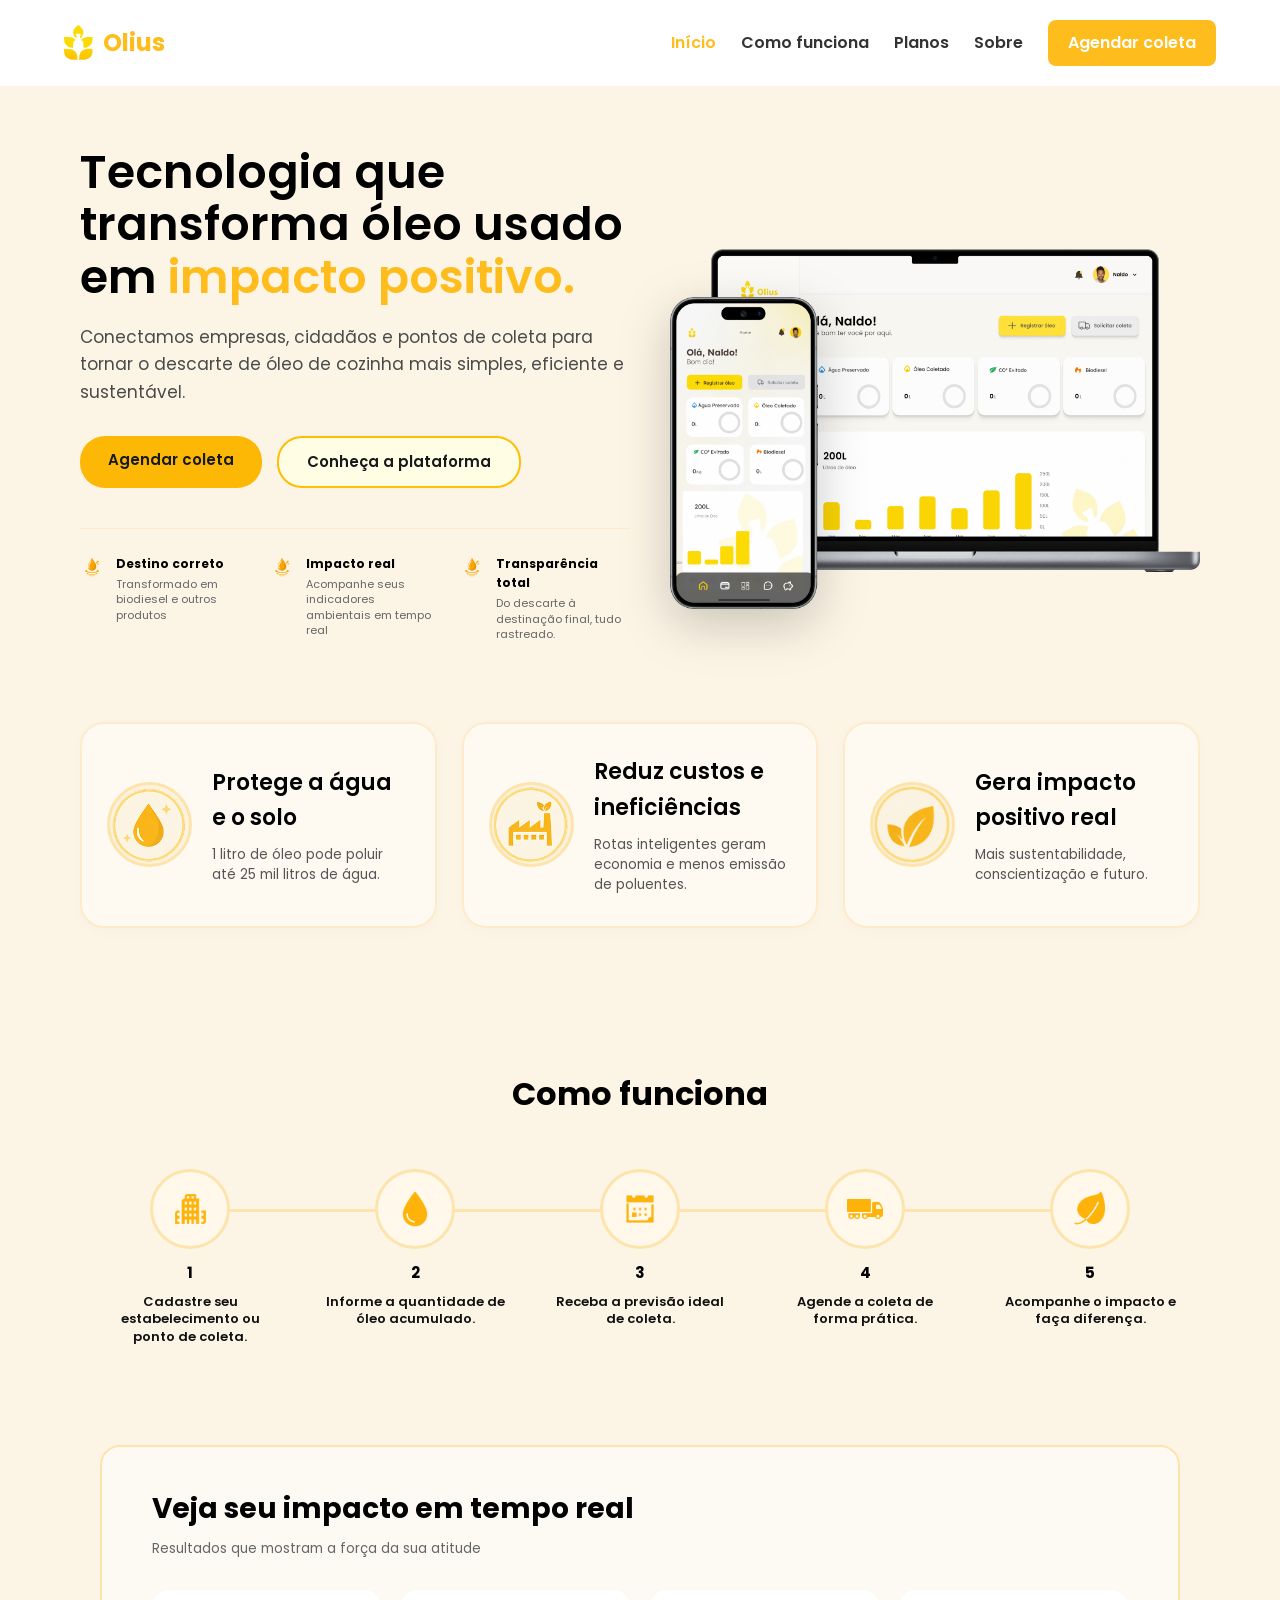
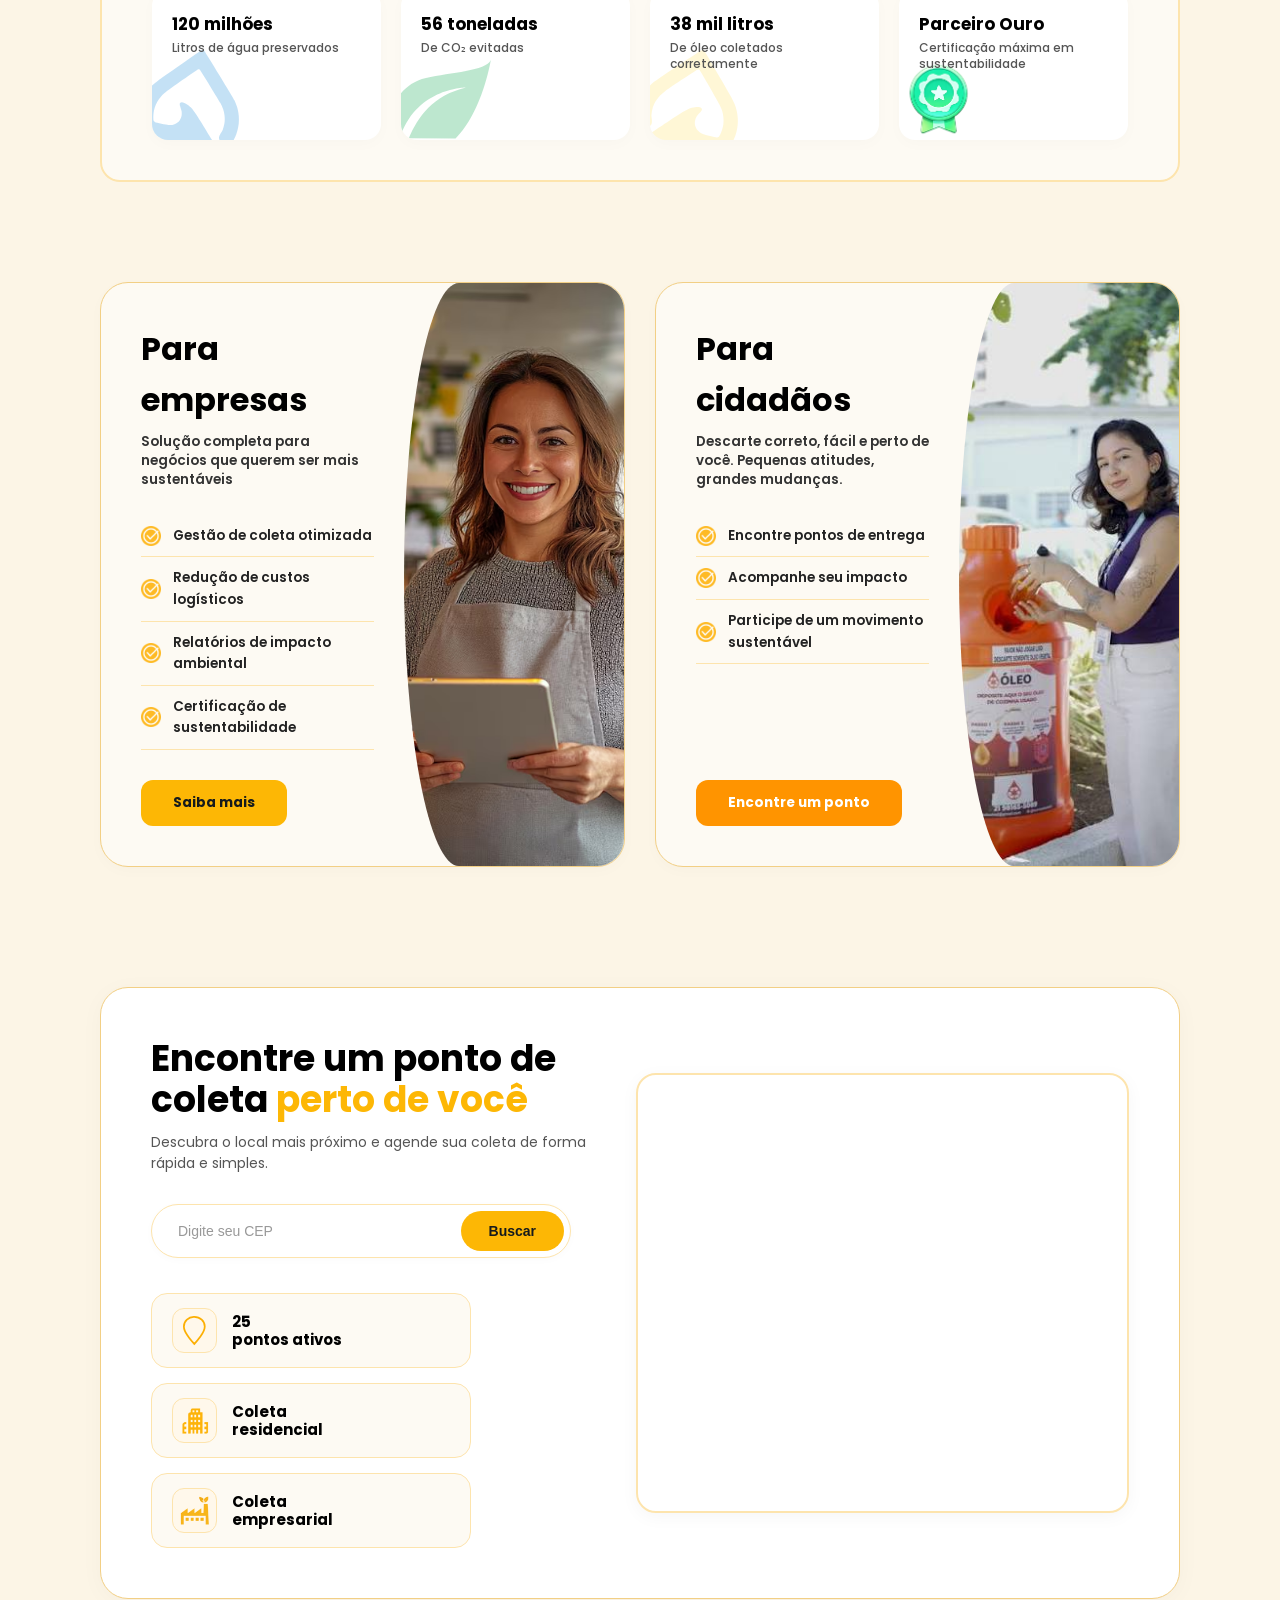
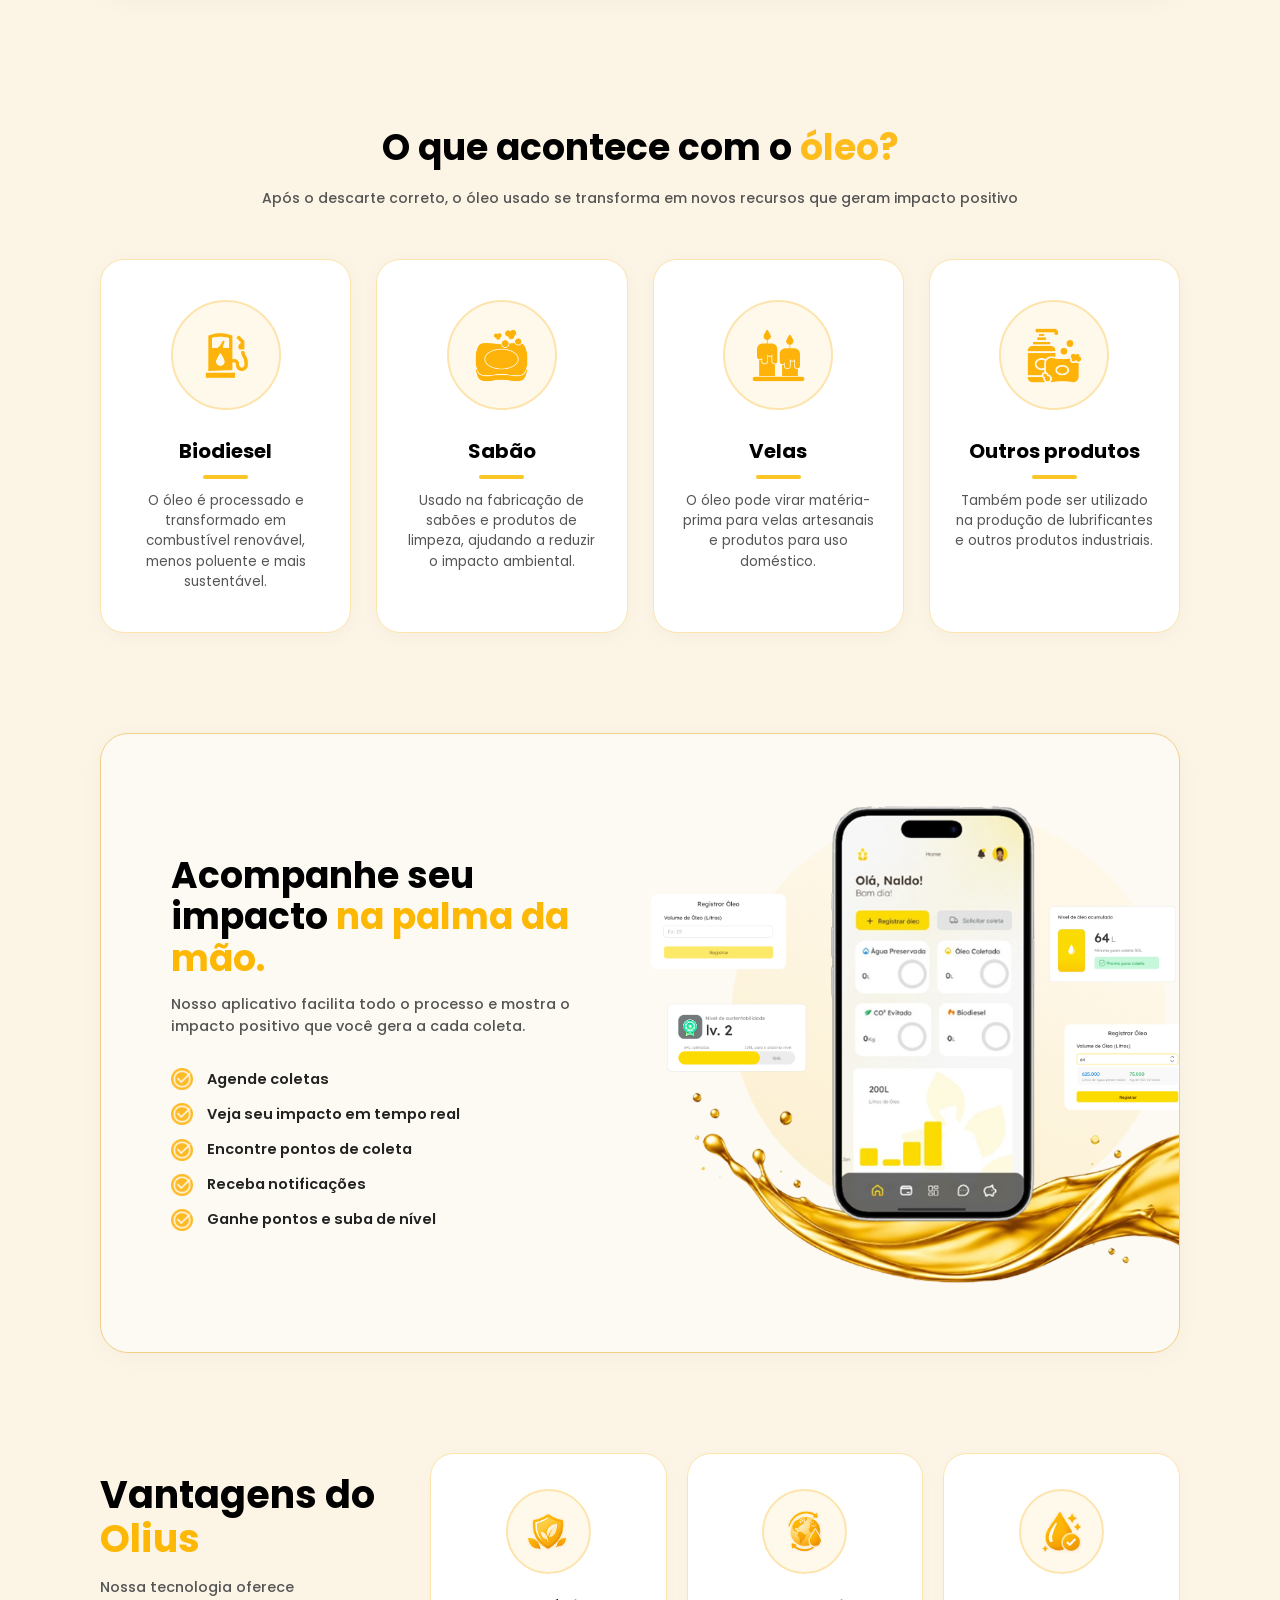
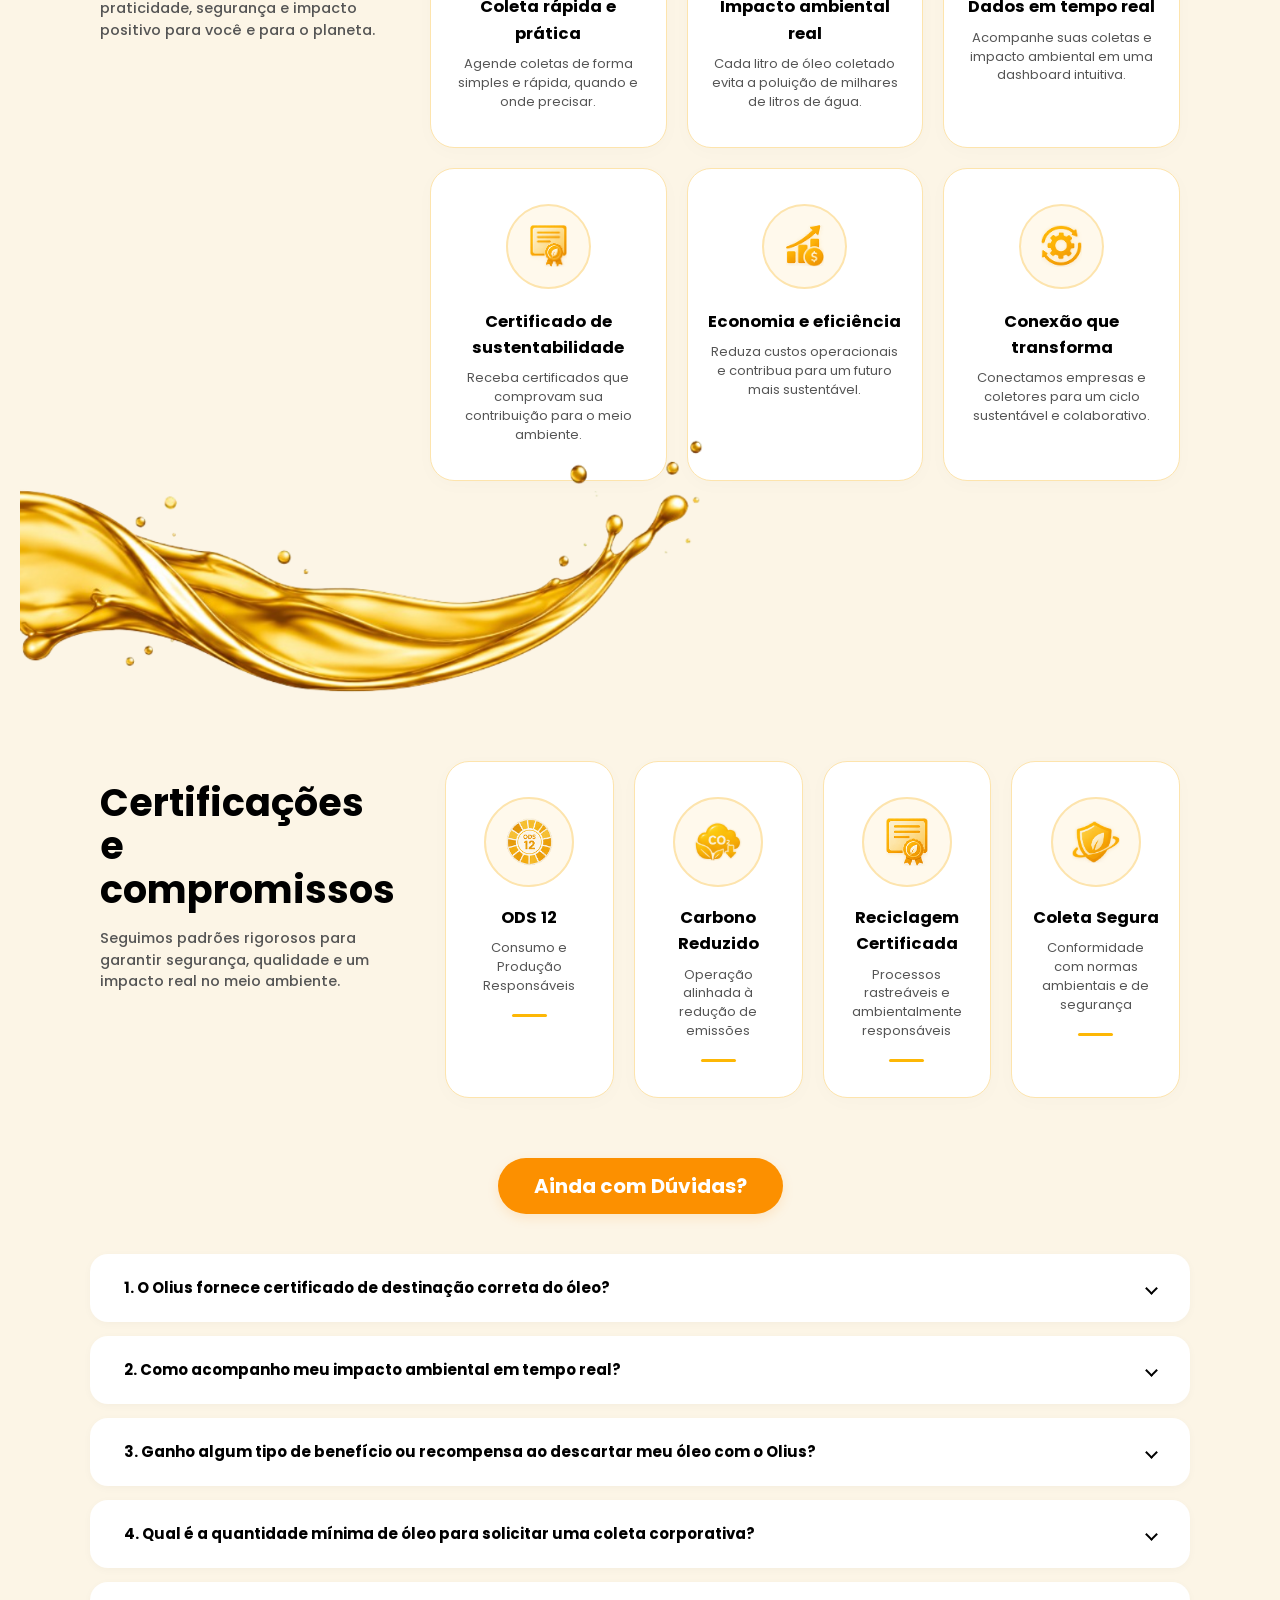
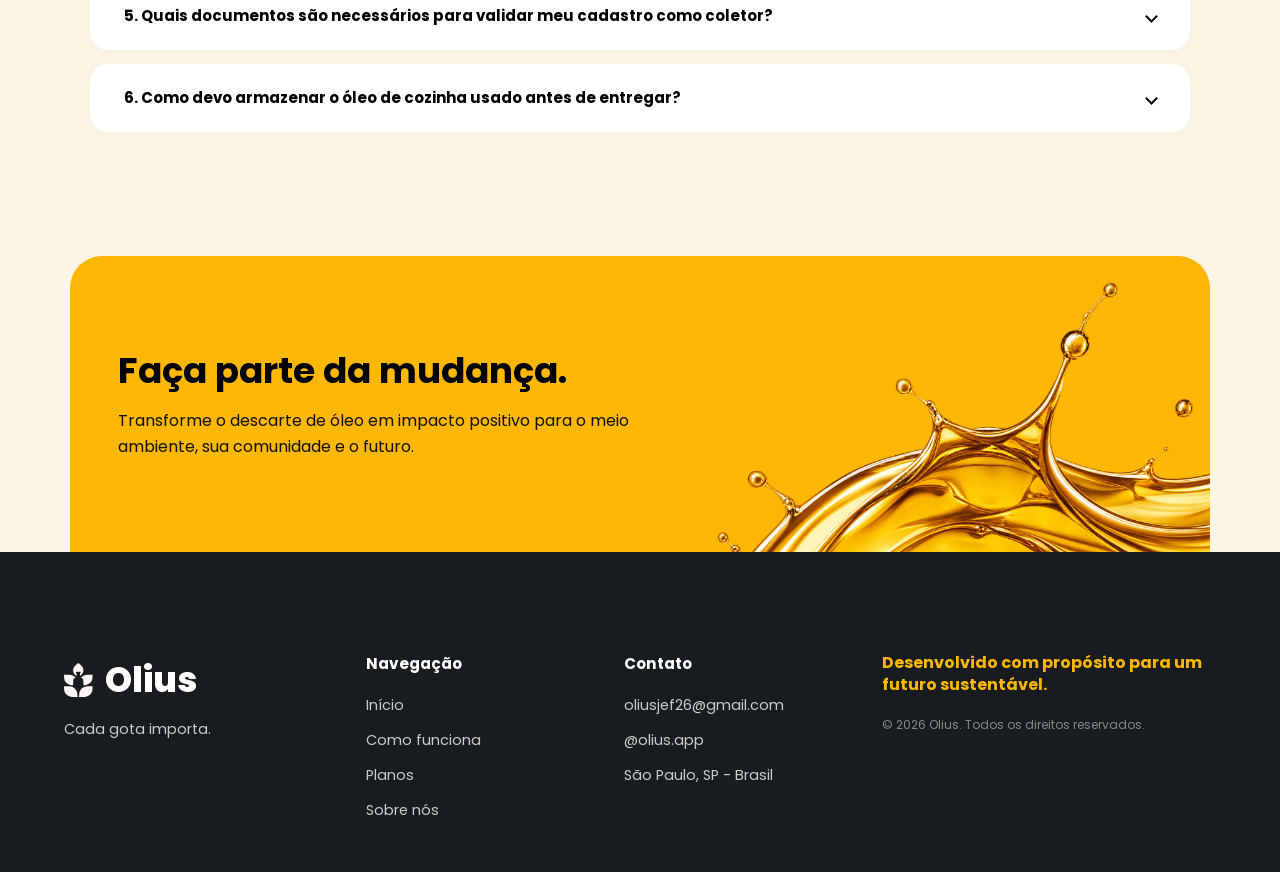
==== commit 3a2f0088: "Corrige acentuação e navegação da landing page Adiciona as páginas Como funciona, Planos e Sobre na " ====
--- a/docs/index.html
+++ b/docs/index.html
@@ -1,4 +1,4 @@
-﻿<!DOCTYPE html>
+<!DOCTYPE html>
 <html lang="pt-BR">
 <head>
     <meta charset="utf-8">
@@ -7,44 +7,44 @@
     <link rel="icon" href="images/favicon.ico">
     <link href="https://fonts.googleapis.com/css2?family=Poppins:wght@400;500;600;700&display=swap" rel="stylesheet">
 
-    <!-- Arquivos de estilos CSS globais e especÃ­ficos da pÃ¡gina inicial -->
+    <!-- Arquivos de estilos CSS globais e específicos da página inicial -->
     <link rel="stylesheet" href="css/global.css">
-    <link rel="stylesheet" href="index.css">
+    <link rel="stylesheet" href="css/index.css">
 </head>
 <body>
 
     <!-- ========================================================================= -->
-    <!-- CABEÃ‡ALHO (HEADER): Logo e navegaÃ§Ã£o principal do site                      -->
+    <!-- CABEÇALHO (HEADER): Logo e navegação principal do site                      -->
     <!-- ========================================================================= -->
     <header class="header">
         <a href="index.html" class="logo">
             <img class="logo-icon" src="assets/global/logo-normal.svg" alt="Logotipo Olius">
             <span class="logo-texto">Olius</span>
         </a>
-        <nav class="nav-links" aria-label="NavegaÃ§Ã£o principal">
-            <a href="index.html" class="active" aria-current="page">InÃ­cio</a>
-            <a href="../como_funciona.jsp">Como funciona</a>
-            <a href="../planos.jsp">Planos</a>
-            <a href="../contato.jsp">Sobre</a>
+        <nav class="nav-links" aria-label="Navegação principal">
+            <a href="index.html" class="active" aria-current="page">Início</a>
+            <a href="como_funciona.html">Como funciona</a>
+            <a href="planos.html">Planos</a>
+            <a href="contato.html">Sobre</a>
             <a href="https://olius-frontend-segundo.onrender.com" class="btn-agendar">Agendar coleta</a>
         </nav>
     </header>
 
     <main>
         <!-- ===================================================================== -->
-        <!-- SEÃ‡ÃƒO HERO: ApresentaÃ§Ã£o principal, chamadas para aÃ§Ã£o e mockups      -->
+        <!-- SEÇÃO HERO: Apresentação principal, chamadas para ação e mockups      -->
         <!-- ===================================================================== -->
         <section class="inicio">
-            <!-- Coluna Esquerda: TÃ­tulos, descriÃ§Ãµes, botÃµes e diferenciais -->
+            <!-- Coluna Esquerda: Títulos, descrições, botões e diferenciais -->
             <div class="hero-content">
-                <h1>Tecnologia que transforma Ã³leo usado em <span class="highlight">impacto positivo.</span></h1>
+                <h1>Tecnologia que transforma óleo usado em <span class="highlight">impacto positivo.</span></h1>
                 <p class="hero-description">
-                    Conectamos empresas, cidadÃ£os e pontos de coleta para tornar o descarte de Ã³leo de cozinha mais simples, eficiente e sustentÃ¡vel.
+                    Conectamos empresas, cidadãos e pontos de coleta para tornar o descarte de óleo de cozinha mais simples, eficiente e sustentável.
                 </p>
-                
+
                 <div class="hero-buttons">
                     <a href="https://olius-frontend-segundo.onrender.com" class="btn-primary">Agendar coleta</a>
-                    <a href="#solucoes" class="btn-secondary">ConheÃ§a a plataforma</a>
+                    <a href="#solucoes" class="btn-secondary">Conheça a plataforma</a>
                 </div>
 
                 <div class="hero-features">
@@ -65,8 +65,8 @@
                     <div class="feature-item">
                         <img src="assets/index/topicos.png" alt="" class="feature-icon">
                         <div>
-                            <strong>TransparÃªncia total</strong>
-                            <p>Do descarte Ã  destinaÃ§Ã£o final, tudo rastreado.</p>
+                            <strong>Transparência total</strong>
+                            <p>Do descarte à destinação final, tudo rastreado.</p>
                         </div>
                     </div>
                 </div>
@@ -82,26 +82,26 @@
         </section>
 
         <!-- ===================================================================== -->
-        <!-- SEÃ‡ÃƒO DESTAQUES: Cards com os principais benefÃ­cios do descarte       -->
+        <!-- SEÇÃO DESTAQUES: Cards com os principais benefícios do descarte       -->
         <!-- ===================================================================== -->
         <section class="destaques">
             <div class="card-destaque">
                 <div class="card-icon-wrapper">
-                    <img src="assets/index/proteja.png" alt="Protege a Ã¡gua e o solo">
+                    <img src="assets/index/proteja.png" alt="Protege a água e o solo">
                 </div>
                 <div class="card-conteudo">
-                    <h3>Protege a Ã¡gua e o solo</h3>
-                    <p>1 litro de Ã³leo pode poluir atÃ© 25 mil litros de Ã¡gua.</p>
+                    <h3>Protege a água e o solo</h3>
+                    <p>1 litro de óleo pode poluir até 25 mil litros de água.</p>
                 </div>
             </div>
 
             <div class="card-destaque">
                 <div class="card-icon-wrapper">
-                    <img src="assets/index/reduz.png" alt="Reduz custos e ineficiÃªncias">
+                    <img src="assets/index/reduz.png" alt="Reduz custos e ineficiências">
                 </div>
                 <div class="card-conteudo">
-                    <h3>Reduz custos e ineficiÃªncias</h3>
-                    <p>Rotas inteligentes geram economia e menos emissÃ£o de poluentes.</p>
+                    <h3>Reduz custos e ineficiências</h3>
+                    <p>Rotas inteligentes geram economia e menos emissão de poluentes.</p>
                 </div>
             </div>
 
@@ -111,13 +111,13 @@
                 </div>
                 <div class="card-conteudo">
                     <h3>Gera impacto positivo real</h3>
-                    <p>Mais sustentabilidade, conscientizaÃ§Ã£o e futuro.</p>
-                </div>
-            </div>
-        </section>
-
-        <!-- ===================================================================== -->
-        <!-- SEÃ‡ÃƒO COMO FUNCIONA: Passo a passo do processo da plataforma          -->
+                    <p>Mais sustentabilidade, conscientização e futuro.</p>
+                </div>
+            </div>
+        </section>
+
+        <!-- ===================================================================== -->
+        <!-- SEÇÃO COMO FUNCIONA: Passo a passo do processo da plataforma          -->
         <!-- ===================================================================== -->
         <section class="como-funciona" id="como-funciona">
             <h2>Como funciona</h2>
@@ -142,7 +142,7 @@
                             <img src="assets/index/passo2.png" alt="Passo 2" class="passo-icon">
                         </div>
                         <span class="passo-numero">2</span>
-                        <p>Informe a quantidade de Ã³leo acumulado.</p>
+                        <p>Informe a quantidade de óleo acumulado.</p>
                     </div>
 
                     <!-- Passo 3 -->
@@ -151,7 +151,7 @@
                             <img src="assets/index/passo3.png" alt="Passo 3" class="passo-icon">
                         </div>
                         <span class="passo-numero">3</span>
-                        <p>Receba a previsÃ£o ideal de coleta.</p>
+                        <p>Receba a previsão ideal de coleta.</p>
                     </div>
 
                     <!-- Passo 4 -->
@@ -160,7 +160,7 @@
                             <img src="assets/index/passo4.png" alt="Passo 4" class="passo-icon">
                         </div>
                         <span class="passo-numero">4</span>
-                        <p>Agende a coleta de forma prÃ¡tica.</p>
+                        <p>Agende a coleta de forma prática.</p>
                     </div>
 
                     <!-- Passo 5 -->
@@ -169,26 +169,26 @@
                             <img src="assets/index/passo5.png" alt="Passo 5" class="passo-icon">
                         </div>
                         <span class="passo-numero">5</span>
-                        <p>Acompanhe o impacto e faÃ§a diferenÃ§a.</p>
-                    </div>
-                </div>
-            </div>
-        </section>
-
-        <!-- ===================================================================== -->
-        <!-- SEÃ‡ÃƒO IMPACTO EM TEMPO REAL: MÃ©tricas e indicadores alcanÃ§ados        -->
+                        <p>Acompanhe o impacto e faça diferença.</p>
+                    </div>
+                </div>
+            </div>
+        </section>
+
+        <!-- ===================================================================== -->
+        <!-- SEÇÃO IMPACTO EM TEMPO REAL: Métricas e indicadores alcançados        -->
         <!-- ===================================================================== -->
         <section class="impacto-tempo-real">
             <h2>Veja seu impacto em tempo real</h2>
-            <p class="subtitulo">Resultados que mostram a forÃ§a da sua atitude</p>
+            <p class="subtitulo">Resultados que mostram a força da sua atitude</p>
 
             <div class="metricas-grid">
-                <!-- Card 1: Ãgua preservada -->
+                <!-- Card 1: Água preservada -->
                 <div class="metrica-card">
                     <img src="assets/index/agua.svg" alt="" class="card-bg-icon">
                     <div class="metrica-conteudo">
-                        <strong class="valor">120 milhÃµes</strong>
-                        <span class="rotulo">Litros de Ã¡gua preservados</span>
+                        <strong class="valor">120 milhões</strong>
+                        <span class="rotulo">Litros de água preservados</span>
                     </div>
                 </div>
 
@@ -197,69 +197,69 @@
                     <img src="assets/index/co2.svg" alt="" class="card-bg-icon">
                     <div class="metrica-conteudo">
                         <strong class="valor">56 toneladas</strong>
-                        <span class="rotulo">De COâ‚‚ evitadas</span>
-                    </div>
-                </div>
-
-                <!-- Card 3: Ã“leo coletado -->
+                        <span class="rotulo">De CO₂ evitadas</span>
+                    </div>
+                </div>
+
+                <!-- Card 3: Óleo coletado -->
                 <div class="metrica-card">
                     <img src="assets/index/litros-oleo.svg" alt="" class="card-bg-icon">
                     <div class="metrica-conteudo">
                         <strong class="valor">38 mil litros</strong>
-                        <span class="rotulo">De Ã³leo coletados corretamente</span>
-                    </div>
-                </div>
-
-                <!-- Card 4: CertificaÃ§Ã£o -->
+                        <span class="rotulo">De óleo coletados corretamente</span>
+                    </div>
+                </div>
+
+                <!-- Card 4: Certificação -->
                 <div class="metrica-card">
                     <img src="assets/index/certificado7.png" alt="" class="card-bg-icon">
                     <div class="metrica-conteudo">
                         <strong class="valor">Parceiro Ouro</strong>
-                        <span class="rotulo">CertificaÃ§Ã£o mÃ¡xima em sustentabilidade</span>
-                    </div>
-                </div>
-            </div>
-        </section>
-
-        <!-- ===================================================================== -->
-        <!-- SEÃ‡ÃƒO SOLUÃ‡Ã•ES: DivisÃ£o de serviÃ§os para Empresas (B2B) e CidadÃ£os    -->
+                        <span class="rotulo">Certificação máxima em sustentabilidade</span>
+                    </div>
+                </div>
+            </div>
+        </section>
+
+        <!-- ===================================================================== -->
+        <!-- SEÇÃO SOLUÇÕES: Divisão de serviços para Empresas (B2B) e Cidadãos    -->
         <!-- ===================================================================== -->
         <section class="solucoes" id="solucoes">
             <!-- Card 1: Para empresas -->
             <div class="solucao-card">
                 <div class="solucao-conteudo">
                     <h3>Para empresas</h3>
-                    <p>SoluÃ§Ã£o completa para negÃ³cios que querem ser mais sustentÃ¡veis</p>
+                    <p>Solução completa para negócios que querem ser mais sustentáveis</p>
                     <ul>
                         <li>
                             <img src="assets/index/tipos-icon.png" alt="" class="item-icon">
-                            <span>GestÃ£o de coleta otimizada</span>
+                            <span>Gestão de coleta otimizada</span>
                         </li>
                         <li>
                             <img src="assets/index/tipos-icon.png" alt="" class="item-icon">
-                            <span>ReduÃ§Ã£o de custos logÃ­sticos</span>
+                            <span>Redução de custos logísticos</span>
                         </li>
                         <li>
                             <img src="assets/index/tipos-icon.png" alt="" class="item-icon">
-                            <span>RelatÃ³rios de impacto ambiental</span>
+                            <span>Relatórios de impacto ambiental</span>
                         </li>
                         <li>
                             <img src="assets/index/tipos-icon.png" alt="" class="item-icon">
-                            <span>CertificaÃ§Ã£o de sustentabilidade</span>
+                            <span>Certificação de sustentabilidade</span>
                         </li>
                     </ul>
-                    <a href="../planos.jsp" class="btn-solucao">Saiba mais</a>
+                    <a href="planos.html" class="btn-solucao">Saiba mais</a>
                 </div>
                 <div class="solucao-imagem">
                     <img src="assets/index/foto-b2b.png" alt="Para empresas">
                 </div>
             </div>
 
-            <!-- Card 2: Para cidadÃ£os -->
+            <!-- Card 2: Para cidadãos -->
             <div class="solucao-card">
                 <div class="solucao-conteudo">
-                    <h3>Para cidadÃ£os</h3>
-                    <p>Descarte correto, fÃ¡cil e perto de vocÃª. Pequenas atitudes, grandes mudanÃ§as.</p>
+                    <h3>Para cidadãos</h3>
+                    <p>Descarte correto, fácil e perto de você. Pequenas atitudes, grandes mudanças.</p>
                     <ul>
                         <li>
                             <img src="assets/index/tipos-icon.png" alt="" class="item-icon">
@@ -271,29 +271,29 @@
                         </li>
                         <li>
                             <img src="assets/index/tipos-icon.png" alt="" class="item-icon">
-                            <span>Participe de um movimento sustentÃ¡vel</span>
+                            <span>Participe de um movimento sustentável</span>
                         </li>
                     </ul>
                     <a href="#pontos" class="btn-solucao btn-laranja">Encontre um ponto</a>
                 </div>
                 <div class="solucao-imagem">
-                    <img src="assets/index/foto-b2c.png" alt="Para cidadÃ£os">
-                </div>
-            </div>
-        </section>
-
-        <!-- ===================================================================== -->
-        <!-- SEÃ‡ÃƒO MAPA DE PONTOS: Busca por CEP e exibiÃ§Ã£o do mapa interativo     -->
+                    <img src="assets/index/foto-b2c.png" alt="Para cidadãos">
+                </div>
+            </div>
+        </section>
+
+        <!-- ===================================================================== -->
+        <!-- SEÇÃO MAPA DE PONTOS: Busca por CEP e exibição do mapa interativo     -->
         <!-- ===================================================================== -->
         <section class="secao-mapa-container" id="pontos">
             <div class="mapa-card-principal">
-                <!-- Coluna Esquerda: InformaÃ§Ãµes, input de busca por CEP e mini cards -->
+                <!-- Coluna Esquerda: Informações, input de busca por CEP e mini cards -->
                 <div class="mapa-info-lateral">
-                    <h2>Encontre um ponto de coleta <span class="highlight">perto de vocÃª</span></h2>
-                    <p class="mapa-subtitulo">Descubra o local mais prÃ³ximo e agende sua coleta de forma rÃ¡pida e simples.</p>
-                    
+                    <h2>Encontre um ponto de coleta <span class="highlight">perto de você</span></h2>
+                    <p class="mapa-subtitulo">Descubra o local mais próximo e agende sua coleta de forma rápida e simples.</p>
+
                     <form class="cep-busca-box" action="https://www.google.com/maps" method="get" target="_blank" rel="noopener">
-                        <input type="text" name="q" placeholder="Digite seu CEP" class="input-cep" aria-label="Digite seu CEP" inputmode="numeric" autocomplete="postal-code" pattern="[0-9]{5}-?[0-9]{3}" maxlength="9" title="Informe o CEP com 8 nÃºmeros" required>
+                        <input type="text" name="q" placeholder="Digite seu CEP" class="input-cep" aria-label="Digite seu CEP" inputmode="numeric" autocomplete="postal-code" pattern="[0-9]{5}-?[0-9]{3}" maxlength="9" title="Informe o CEP com 8 números" required>
                         <button type="submit" class="btn-buscar-cep">Buscar</button>
                     </form>
 
@@ -343,27 +343,27 @@
         </section>
 
         <!-- ===================================================================== -->
-        <!-- SEÃ‡ÃƒO DESTINAÃ‡ÃƒO DO Ã“LEO: O que Ã© feito com o material coletado       -->
+        <!-- SEÇÃO DESTINAÇÃO DO ÓLEO: O que é feito com o material coletado       -->
         <!-- ===================================================================== -->
         <section class="destinacao-oleo">
-            <h2>O que acontece com o <span class="highlight">Ã³leo?</span></h2>
-            <p>ApÃ³s o descarte correto, o Ã³leo usado se transforma em novos recursos que geram impacto positivo</p>
-            
+            <h2>O que acontece com o <span class="highlight">óleo?</span></h2>
+            <p>Após o descarte correto, o óleo usado se transforma em novos recursos que geram impacto positivo</p>
+
             <div class="produtos-grid">
                 <article class="produto-card">
                     <div class="produto-icon-wrapper">
                         <img src="assets/index/biodiesel.png" alt="Biodiesel" class="produto-icon">
                     </div>
                     <h3>Biodiesel</h3>
-                    <p>O Ã³leo Ã© processado e transformado em combustÃ­vel renovÃ¡vel, menos poluente e mais sustentÃ¡vel.</p>
+                    <p>O óleo é processado e transformado em combustível renovável, menos poluente e mais sustentável.</p>
                 </article>
 
                 <article class="produto-card">
                     <div class="produto-icon-wrapper">
-                        <img src="assets/index/sabao.png" alt="SabÃ£o" class="produto-icon">
-                    </div>
-                    <h3>SabÃ£o</h3>
-                    <p>Usado na fabricaÃ§Ã£o de sabÃµes e produtos de limpeza, ajudando a reduzir o impacto ambiental.</p>
+                        <img src="assets/index/sabao.png" alt="Sabão" class="produto-icon">
+                    </div>
+                    <h3>Sabão</h3>
+                    <p>Usado na fabricação de sabões e produtos de limpeza, ajudando a reduzir o impacto ambiental.</p>
                 </article>
 
                 <article class="produto-card">
@@ -371,7 +371,7 @@
                         <img src="assets/index/velas.png" alt="Velas" class="produto-icon">
                     </div>
                     <h3>Velas</h3>
-                    <p>O Ã³leo pode virar matÃ©ria-prima para velas artesanais e produtos para uso domÃ©stico.</p>
+                    <p>O óleo pode virar matéria-prima para velas artesanais e produtos para uso doméstico.</p>
                 </article>
 
                 <article class="produto-card">
@@ -379,19 +379,19 @@
                         <img src="assets/index/outros-produtos.png" alt="Outros produtos" class="produto-icon">
                     </div>
                     <h3>Outros produtos</h3>
-                    <p>TambÃ©m pode ser utilizado na produÃ§Ã£o de lubrificantes e outros produtos industriais.</p>
+                    <p>Também pode ser utilizado na produção de lubrificantes e outros produtos industriais.</p>
                 </article>
             </div>
         </section>
 
         <!-- ===================================================================== -->
-        <!-- SEÃ‡ÃƒO APLICATIVO: Recursos do app mÃ³vel para acompanhamento            -->
+        <!-- SEÇÃO APLICATIVO: Recursos do app móvel para acompanhamento            -->
         <!-- ===================================================================== -->
         <section class="app-acompanhamento">
             <div class="app-info">
-                <h2>Acompanhe seu impacto <span class="highlight">na palma da mÃ£o.</span></h2>
-                <p>Nosso aplicativo facilita todo o processo e mostra o impacto positivo que vocÃª gera a cada coleta.</p>
-                
+                <h2>Acompanhe seu impacto <span class="highlight">na palma da mão.</span></h2>
+                <p>Nosso aplicativo facilita todo o processo e mostra o impacto positivo que você gera a cada coleta.</p>
+
                 <ul>
                     <li>
                         <img src="assets/index/tipos-icon.png" alt="" class="check-icon">
@@ -407,46 +407,46 @@
                     </li>
                     <li>
                         <img src="assets/index/tipos-icon.png" alt="" class="check-icon">
-                        <span>Receba notificaÃ§Ãµes</span>
+                        <span>Receba notificações</span>
                     </li>
                     <li>
                         <img src="assets/index/tipos-icon.png" alt="" class="check-icon">
-                        <span>Ganhe pontos e suba de nÃ­vel</span>
+                        <span>Ganhe pontos e suba de nível</span>
                     </li>
                 </ul>
             </div>
-            
+
             <div class="app-preview">
-                <img src="assets/index/mockupsolius.png" alt="Telas do aplicativo mÃ³vel Olius">
-            </div>
-        </section>
-
-        <!-- ===================================================================== -->
-        <!-- BLOCO UNIFICADO: Vantagens, Divisor Decorativo e CertificaÃ§Ãµes        -->
+                <img src="assets/index/mockupsolius.png" alt="Telas do aplicativo móvel Olius">
+            </div>
+        </section>
+
+        <!-- ===================================================================== -->
+        <!-- BLOCO UNIFICADO: Vantagens, Divisor Decorativo e Certificações        -->
         <!-- ===================================================================== -->
         <div class="vantagens-certificacoes-wrapper">
 
-            <!-- SeÃ§Ã£o de Vantagens -->
+            <!-- Seção de Vantagens -->
             <section id="vantagens" class="secao-lado-a-lado">
                 <div class="coluna-texto">
                     <h2>Vantagens do <span class="highlight">Olius</span></h2>
-                    <p>Nossa tecnologia oferece praticidade, seguranÃ§a e impacto positivo para vocÃª e para o planeta.</p>
+                    <p>Nossa tecnologia oferece praticidade, segurança e impacto positivo para você e para o planeta.</p>
                 </div>
 
                 <div class="coluna-cards vantagens-grid">
                     <div class="vantagem-card">
                         <div class="vantagem-icon-wrapper">
-                            <img src="assets/index/coleta.png" alt="Coleta rÃ¡pida e prÃ¡tica" class="vantagem-icon">
-                        </div>
-                        <h3>Coleta rÃ¡pida e prÃ¡tica</h3>
-                        <p>Agende coletas de forma simples e rÃ¡pida, quando e onde precisar.</p>
+                            <img src="assets/index/coleta.png" alt="Coleta rápida e prática" class="vantagem-icon">
+                        </div>
+                        <h3>Coleta rápida e prática</h3>
+                        <p>Agende coletas de forma simples e rápida, quando e onde precisar.</p>
                     </div>
                     <div class="vantagem-card">
                         <div class="vantagem-icon-wrapper">
                             <img src="assets/index/impacto.png" alt="Impacto ambiental real" class="vantagem-icon">
                         </div>
                         <h3>Impacto ambiental real</h3>
-                        <p>Cada litro de Ã³leo coletado evita a poluiÃ§Ã£o de milhares de litros de Ã¡gua.</p>
+                        <p>Cada litro de óleo coletado evita a poluição de milhares de litros de água.</p>
                     </div>
                     <div class="vantagem-card">
                         <div class="vantagem-icon-wrapper">
@@ -460,35 +460,35 @@
                             <img src="assets/index/certificado.png" alt="Certificado de sustentabilidade" class="vantagem-icon">
                         </div>
                         <h3>Certificado de sustentabilidade</h3>
-                        <p>Receba certificados que comprovam sua contribuiÃ§Ã£o para o meio ambiente.</p>
+                        <p>Receba certificados que comprovam sua contribuição para o meio ambiente.</p>
                     </div>
                     <div class="vantagem-card">
                         <div class="vantagem-icon-wrapper">
-                            <img src="assets/index/economia.png" alt="Economia e eficiÃªncia" class="vantagem-icon">
-                        </div>
-                        <h3>Economia e eficiÃªncia</h3>
-                        <p>Reduza custos operacionais e contribua para um futuro mais sustentÃ¡vel.</p>
+                            <img src="assets/index/economia.png" alt="Economia e eficiência" class="vantagem-icon">
+                        </div>
+                        <h3>Economia e eficiência</h3>
+                        <p>Reduza custos operacionais e contribua para um futuro mais sustentável.</p>
                     </div>
                     <div class="vantagem-card">
                         <div class="vantagem-icon-wrapper">
-                            <img src="assets/index/conexao.png" alt="ConexÃ£o que transforma" class="vantagem-icon">
-                        </div>
-                        <h3>ConexÃ£o que transforma</h3>
-                        <p>Conectamos empresas e coletores para um ciclo sustentÃ¡vel e colaborativo.</p>
+                            <img src="assets/index/conexao.png" alt="Conexão que transforma" class="vantagem-icon">
+                        </div>
+                        <h3>Conexão que transforma</h3>
+                        <p>Conectamos empresas e coletores para um ciclo sustentável e colaborativo.</p>
                     </div>
                 </div>
             </section>
 
-            <!-- Imagem de respingo de Ã³leo decorativa (Divisor de seÃ§Ãµes) -->
+            <!-- Imagem de respingo de óleo decorativa (Divisor de seções) -->
             <div class="respingo-oleo-container">
                 <img src="assets/index/quebrapag2.png" alt="" class="respingo-oleo-img">
             </div>
 
-            <!-- SeÃ§Ã£o de CertificaÃ§Ãµes e ODS -->
+            <!-- Seção de Certificações e ODS -->
             <section id="certificacoes" class="secao-lado-a-lado">
                 <div class="coluna-texto">
-                    <h2>CertificaÃ§Ãµes<br>e compromissos</h2>
-                    <p>Seguimos padrÃµes rigorosos para garantir seguranÃ§a, qualidade e um impacto real no meio ambiente.</p>
+                    <h2>Certificações<br>e compromissos</h2>
+                    <p>Seguimos padrões rigorosos para garantir segurança, qualidade e um impacto real no meio ambiente.</p>
                 </div>
 
                 <div class="coluna-cards certificacoes-grid">
@@ -497,7 +497,7 @@
                             <img src="assets/index/ods12.png" alt="ODS 12" class="cert-icon">
                         </div>
                         <strong>ODS 12</strong>
-                        <p>Consumo e ProduÃ§Ã£o ResponsÃ¡veis</p>
+                        <p>Consumo e Produção Responsáveis</p>
                         <div class="card-line"></div>
                     </div>
                     <div class="certificacao-card">
@@ -505,7 +505,7 @@
                             <img src="assets/index/carbono-reduzido.png" alt="Carbono Reduzido" class="cert-icon">
                         </div>
                         <strong>Carbono Reduzido</strong>
-                        <p>OperaÃ§Ã£o alinhada Ã  reduÃ§Ã£o de emissÃµes</p>
+                        <p>Operação alinhada à redução de emissões</p>
                         <div class="card-line"></div>
                     </div>
                     <div class="certificacao-card">
@@ -513,7 +513,7 @@
                             <img src="assets/index/certificado.png" alt="Reciclagem Certificada" class="cert-icon">
                         </div>
                         <strong>Reciclagem Certificada</strong>
-                        <p>Processos rastreÃ¡veis e ambientalmente responsÃ¡veis</p>
+                        <p>Processos rastreáveis e ambientalmente responsáveis</p>
                         <div class="card-line"></div>
                     </div>
                     <div class="certificacao-card">
@@ -521,7 +521,7 @@
                             <img src="assets/index/coleta-segura.png" alt="Coleta Segura" class="cert-icon">
                         </div>
                         <strong>Coleta Segura</strong>
-                        <p>Conformidade com normas ambientais e de seguranÃ§a</p>
+                        <p>Conformidade com normas ambientais e de segurança</p>
                         <div class="card-line"></div>
                     </div>
                 </div>
@@ -530,20 +530,20 @@
         </div>
 
         <!-- ===================================================================== -->
-        <!-- SEÃ‡ÃƒO FAQ: Perguntas frequentes estruturadas com tags <details>       -->
+        <!-- SEÇÃO FAQ: Perguntas frequentes estruturadas com tags <details>       -->
         <!-- ===================================================================== -->
         <section id="faq" class="faq-secao">
             <div class="faq-header">
-                <h2>Ainda com DÃºvidas?</h2>
+                <h2>Ainda com Dúvidas?</h2>
             </div>
 
             <div class="faq-accordion">
                 <details class="faq-item">
                     <summary>
-                        <span>1. O Olius fornece certificado de destinaÃ§Ã£o correta do Ã³leo?</span>
+                        <span>1. O Olius fornece certificado de destinação correta do óleo?</span>
                         <span class="faq-icon"></span>
                     </summary>
-                    <p>A plataforma disponibiliza um certificado de destinaÃ§Ã£o correta para empresas e parceiros que realizam o descarte por meio da plataforma. O documento comprova que o Ã³leo foi encaminhado para a destinaÃ§Ã£o adequada e pode ser utilizado como registro de responsabilidade ambiental.</p>
+                    <p>A plataforma disponibiliza um certificado de destinação correta para empresas e parceiros que realizam o descarte por meio da plataforma. O documento comprova que o óleo foi encaminhado para a destinação adequada e pode ser utilizado como registro de responsabilidade ambiental.</p>
                 </details>
 
                 <details class="faq-item">
@@ -551,61 +551,59 @@
                         <span>2. Como acompanho meu impacto ambiental em tempo real?</span>
                         <span class="faq-icon"></span>
                     </summary>
-                    <p>ApÃ³s realizar o descarte ou a coleta, os dados sÃ£o registrados no aplicativo. O usuÃ¡rio pode acompanhar informaÃ§Ãµes como quantidade de Ã³leo destinada corretamente, estimativa de impacto ambiental evitado e sua contribuiÃ§Ã£o para a reciclagem, por meio de um painel atualizado conforme os registros sÃ£o realizados.</p>
+                    <p>Após realizar o descarte ou a coleta, os dados são registrados no aplicativo. O usuário pode acompanhar informações como quantidade de óleo destinada corretamente, estimativa de impacto ambiental evitado e sua contribuição para a reciclagem, por meio de um painel atualizado conforme os registros são realizados.</p>
                 </details>
 
                 <details class="faq-item">
                     <summary>
-                        <span>3. Ganho algum tipo de benefÃ­cio ou recompensa ao descartar meu Ã³leo com o Olius?</span>
+                        <span>3. Ganho algum tipo de benefício ou recompensa ao descartar meu óleo com o Olius?</span>
                         <span class="faq-icon"></span>
                     </summary>
-                    <p>A Olius possui um sistema de benefÃ­cios baseado na participaÃ§Ã£o do usuÃ¡rio. Conforme a quantidade de Ã³leo destinada corretamente e a frequÃªncia de participaÃ§Ã£o aumentam, o usuÃ¡rio pode avanÃ§ar entre nÃ­veis, como Bronze, Prata e Ouro, desbloqueando benefÃ­cios e reconhecimentos dentro da plataforma.</p>
+                    <p>A Olius possui um sistema de benefícios baseado na participação do usuário. Conforme a quantidade de óleo destinada corretamente e a frequência de participação aumentam, o usuário pode avançar entre níveis, como Bronze, Prata e Ouro, desbloqueando benefícios e reconhecimentos dentro da plataforma.</p>
                 </details>
 
                 <details class="faq-item">
                     <summary>
-                        <span>4. Qual Ã© a quantidade mÃ­nima de Ã³leo para solicitar uma coleta corporativa?</span>
+                        <span>4. Qual é a quantidade mínima de óleo para solicitar uma coleta corporativa?</span>
                         <span class="faq-icon"></span>
                     </summary>
-                    <p>ApÃ³s pesquisas, estabelecemos uma quantidade mÃ­nima de 20 litros para solicitar uma coleta corporativa. Quantidades menores podem ser direcionadas aos pontos de coleta parceiros, tornando a logÃ­stica mais eficiente.</p>
+                    <p>Após pesquisas, estabelecemos uma quantidade mínima de 20 litros para solicitar uma coleta corporativa. Quantidades menores podem ser direcionadas aos pontos de coleta parceiros, tornando a logística mais eficiente.</p>
                 </details>
 
                 <details class="faq-item">
                     <summary>
-                        <span>5. Quais documentos sÃ£o necessÃ¡rios para validar meu cadastro como coletor?</span>
+                        <span>5. Quais documentos são necessários para validar meu cadastro como coletor?</span>
                         <span class="faq-icon"></span>
                     </summary>
-                    <p>Para o cadastro de um coletor parceiro, podem ser solicitados documentos que comprovem sua identidade e regularidade, como documento de identificaÃ§Ã£o, CPF/CNPJ, comprovante de endereÃ§o e documentos ou autorizaÃ§Ãµes relacionados Ã  atividade de coleta, quando aplicÃ¡veis. A documentaÃ§Ã£o pode variar conforme o tipo de coletor e a legislaÃ§Ã£o.</p>
+                    <p>Para o cadastro de um coletor parceiro, podem ser solicitados documentos que comprovem sua identidade e regularidade, como documento de identificação, CPF/CNPJ, comprovante de endereço e documentos ou autorizações relacionados à atividade de coleta, quando aplicáveis. A documentação pode variar conforme o tipo de coletor e a legislação.</p>
                 </details>
 
                 <details class="faq-item">
                     <summary>
-                        <span>6. Como devo armazenar o Ã³leo de cozinha usado antes de entregar?</span>
+                        <span>6. Como devo armazenar o óleo de cozinha usado antes de entregar?</span>
                         <span class="faq-icon"></span>
                     </summary>
-                    <p>Espere o Ã³leo esfriar completamente e armazene-o em garrafas PET limpas e secas, fechando bem a tampa para evitar vazamentos atÃ© o momento da entrega ou coleta.</p>
+                    <p>Espere o óleo esfriar completamente e armazene-o em garrafas PET limpas e secas, fechando bem a tampa para evitar vazamentos até o momento da entrega ou coleta.</p>
                 </details>
             </div>
         </section>
 
         <!-- ===================================================================== -->
-        <!-- SEÃ‡ÃƒO CTA (Call to Action): Chamada final para agendamento              -->
+        <!-- SEÇÃO CTA (Call to Action): Chamada final para agendamento              -->
         <!-- ===================================================================== -->
         <section class="cta-banner">
             <div class="cta-conteudo">
-                <h2>FaÃ§a parte da mudanÃ§a.</h2>
-                <p>Transforme o descarte de Ã³leo em impacto positivo para o meio ambiente, sua comunidade e o futuro.</p>
-            </div>
-            
-            <a href="https://olius-frontend-segundo.onrender.com" class="btn-cta">Agendar coleta agora</a>
-
-            <!-- Imagem decorativa de respingo de Ã³leo -->
-            <img src="assets/global/oleo.png" alt="Respingo de Ã³leo decorativo" class="cta-imagem-oleo">
+                <h2>Faça parte da mudança.</h2>
+                <p>Transforme o descarte de óleo em impacto positivo para o meio ambiente, sua comunidade e o futuro.</p>
+            </div>
+
+            <!-- Imagem decorativa de respingo de óleo -->
+            <img src="assets/global/oleo.png" alt="Respingo de óleo decorativo" class="cta-imagem-oleo">
         </section>
     </main>
 
     <!-- ========================================================================= -->
-    <!-- RODAPÃ‰ (FOOTER): InformaÃ§Ãµes de contato, links rÃ¡pidos e crÃ©ditos          -->
+    <!-- RODAPÉ (FOOTER): Informações de contato, links rápidos e créditos          -->
     <!-- ========================================================================= -->
     <footer class="footer">
         <div class="footer-container">
@@ -617,33 +615,32 @@
                 </a>
                 <p class="tagline">Cada gota importa.</p>
             </div>
-            
-            <!-- Links de NavegaÃ§Ã£o -->
-            <nav class="footer-links" aria-label="Links do RodapÃ©">
-                <h4>NavegaÃ§Ã£o</h4>
+
+            <!-- Links de Navegação -->
+            <nav class="footer-links" aria-label="Links do Rodapé">
+                <h4>Navegação</h4>
                 <ul>
-                    <li><a href="index.html">InÃ­cio</a></li>
-                    <li><a href="../como_funciona.jsp">Como funciona</a></li>
-                    <li><a href="../planos.jsp">Planos</a></li>
-                    <li><a href="../contato.jsp">Sobre nÃ³s</a></li>
+                    <li><a href="index.html">Início</a></li>
+                    <li><a href="como_funciona.html">Como funciona</a></li>
+                    <li><a href="planos.html">Planos</a></li>
+                    <li><a href="contato.html">Sobre nós</a></li>
                 </ul>
             </nav>
 
-            <!-- InformaÃ§Ãµes de Contato -->
+            <!-- Informações de Contato -->
             <div class="footer-contato">
                 <h4>Contato</h4>
                 <ul>
                     <li><a href="mailto:oliusjef26@gmail.com">oliusjef26@gmail.com</a></li>
                     <li><a href="https://www.instagram.com/olius.app" target="_blank" rel="noopener noreferrer">@olius.app</a></li>
-                    <li><span>SÃ£o Paulo, SP - Brasil</span></li>
+                    <li><span>São Paulo, SP - Brasil</span></li>
                 </ul>
             </div>
 
-            <!-- CrÃ©ditos e Acesso Administrativo -->
+            <!-- Créditos e Acesso Administrativo -->
             <div class="footer-proposito">
-                <h4>Desenvolvido com propÃ³sito para um futuro sustentÃ¡vel.</h4>
-                <p class="copyright">Â© 2026 Olius. Todos os direitos reservados.</p>
-                <a href="../login-adm" class="acesso-adm">Acesso ADM</a>
+                <h4>Desenvolvido com propósito para um futuro sustentável.</h4>
+                <p class="copyright">© 2026 Olius. Todos os direitos reservados.</p>
             </div>
         </div>
     </footer>
--- a/docs/css/global.css
+++ b/docs/css/global.css
@@ -1,4 +1,4 @@
-/* ========================================================================== 
+/* ==========================================================================
    1. VARIÁVEIS GLOBAIS & RESET CSS
    ========================================================================== */
 
@@ -27,7 +27,7 @@
 }
 
 
-/* ========================================================================== 
+/* ==========================================================================
    2. CABEÇALHO (.header)
    ========================================================================== */
 .header {
@@ -92,78 +92,74 @@
 /* ==========================================================================
    3. CTA BANNER (.cta-banner) - Com respingo ultrapassando a borda e botão ajustado
    ========================================================================== */
+/* O mesmo bloco final e usado nas paginas publicas. */
 .cta-banner {
     position: relative;
+    display: grid;
+    grid-template-columns: minmax(0, 1.2fr) minmax(0, 1fr);
+    align-items: center;
+    width: 92%;
+    max-width: 1280px;
+    margin: 64px auto 0;
     background-color: #fdb705;
-    padding: 60px 80px;
-    margin: 80px auto -60px auto; /* Aumenta o margin-top para dar espaço à gota no topo */
-    max-width: 1400px;
-    width: 92%;
     border-radius: 32px 32px 0 0;
-    display: flex;
-    align-items: center;
-    justify-content: space-between;
-    overflow: visible; /* IMPORTANTE: Permite que a gota saia para fora do retângulo amarelo */
+    overflow: hidden;
+}
+
+.cta-conteudo {
+    min-width: 0;
+    padding: 48px;
+    position: relative;
     z-index: 1;
-    box-sizing: border-box;
-}
-
-/* Conteúdo de Texto do CTA */
-.cta-conteudo {
-    max-width: 500px;
-    text-align: left;
-    position: relative;
-    z-index: 3;
 }
 
 .cta-conteudo h2 {
-    font-size: 2.4rem;
-    font-weight: 800;
+    font-size: clamp(28px, 2.8vw, 38px);
+    font-weight: 700;
+    line-height: 1.2;
+    margin-bottom: 16px;
     color: #000000;
-    margin-bottom: 12px;
 }
 
 .cta-conteudo p {
-    font-size: 1.1rem;
+    font-size: 16px;
+    line-height: 1.6;
     color: #111111;
-    line-height: 1.5;
-}
-
-/* Botão CTA (Ajustado mais para a esquerda via margem) */
-.btn-cta {
-    background-color: #FFFDF0;
-    color: #000000;
-    padding: 18px 40px;
-    text-decoration: none;
-    font-weight: 700;
-    font-size: 1.05rem;
-    border-radius: 30px;
-    box-shadow: 0 4px 12px rgba(0, 0, 0, 0.06);
-    white-space: nowrap;
-    position: relative;
-    z-index: 4; /* Fica acima de tudo para poder ser clicado facilmente */
-    margin-right: 400px; /* Empurra o botão mais para a esquerda */
-    transition: all 0.2s ease;
-}
-
-.btn-cta:hover {
-    background-color: #ffffff;
-    transform: translateY(-2px);
-    box-shadow: 0 6px 18px rgba(0, 0, 0, 0.12);
-}
-
-/* Posicionamento do Respingo de Óleo (Saindo para cima) */
+}
+
 .cta-imagem-oleo {
-    position: absolute;
-    right: 1px;
-    top: -30px; /* Valor negativo faz a gota ultrapassar a borda amarela no topo */
-    height: 100%; /* Aumenta a altura para subir além do limite */
-    width: auto;
+    position: static;
+    display: block;
+    align-self: end;
+    justify-self: end;
+    width: 100%;
+    height: auto;
     object-fit: contain;
-    z-index: 2;
-    pointer-events: none; /* Evita que a imagem bloqueie os cliques */
-}
-
+    object-position: right bottom;
+    pointer-events: none;
+}
+
+@media (max-width: 900px) {
+    .cta-conteudo {
+        padding: 32px;
+    }
+}
+
+@media (max-width: 600px) {
+    .cta-banner {
+        grid-template-columns: minmax(0, 1fr);
+        margin-top: 40px;
+        border-radius: 24px 24px 0 0;
+    }
+
+    .cta-conteudo {
+        padding: 28px 24px 16px;
+    }
+
+    .cta-imagem-oleo {
+        max-width: 340px;
+    }
+}
 
 /* ==========================================================================
    4. RODAPÉ (.footer) - Sobrepõe a parte inferior do CTA
@@ -228,7 +224,7 @@
 }
 
 /* Listas do Rodapé */
-.footer-links ul, 
+.footer-links ul,
 .footer-contato ul {
     list-style: none;
     padding: 0;
@@ -349,3 +345,8 @@
 .header .luz-amarela {
     max-width: 100%;
 }
+
+/* O bloco final termina junto ao rodape das paginas publicas. */
+body > main {
+    padding-bottom: 0;
+}
--- a/docs/css/index.css
+++ b/docs/css/index.css
@@ -0,0 +1,1323 @@
+/* ==========================================================================
+ *  1. CONFIGURAÇÕES GERAIS DA PÁGINA
+ *  ========================================================================== */
+html, body {
+    overflow-x: hidden;
+    width: 100%;
+    margin: 0;
+    padding: 0;
+}
+
+body {
+    background-color: #fcf5e6;
+    color: #000000;
+    font-family: 'Poppins', sans-serif;
+    display: flex;
+    flex-direction: column;
+    min-height: 100vh;
+}
+
+main {
+    width: 100%;
+    max-width: 1440px;
+    margin: 0 auto;
+    padding: 0 20px;
+    box-sizing: border-box;
+    flex: 1;
+}
+
+h1, h2, h3, h4, p {
+    margin: 0;
+}
+
+.highlight {
+    color: #febd1d;
+}
+
+/* ==========================================================================
+ *  3. SEÇÃO INÍCIO / HERO (.inicio)
+ *  ========================================================================== */
+.inicio {
+    display: flex;
+    align-items: center;
+    justify-content: space-between;
+    padding: 60px 60px;
+    gap: 40px;
+    position: relative;
+}
+
+.hero-content {
+    max-width: 550px;
+}
+
+.hero-content h1 {
+    font-size: 46px;
+    font-weight: 600;
+    line-height: 1.15;
+    margin-bottom: 20px;
+}
+
+.hero-description {
+    font-size: 17px;
+    line-height: 1.6;
+    color: #4a4a4a;
+    margin-bottom: 30px;
+}
+
+.hero-buttons {
+    display: flex;
+    gap: 15px;
+    margin-bottom: 40px;
+}
+
+.btn-primary {
+    background-color: #fdb705;
+    color: #161a1c;
+    padding: 12px 28px;
+    border-radius: 25px;
+    text-decoration: none;
+    font-weight: 600;
+    font-size: 15px;
+    transition: transform 0.2s ease, background-color 0.2s ease;
+}
+
+.btn-primary:hover {
+    background-color: #e0a100;
+    transform: translateY(-2px);
+}
+
+.btn-secondary {
+    background-color: #fffde4;
+    border: 2px solid #febe04;
+    color: #161a1c;
+    padding: 12px 28px;
+    border-radius: 25px;
+    text-decoration: none;
+    font-weight: 600;
+    font-size: 15px;
+    transition: all 0.2s ease;
+}
+
+.btn-secondary:hover {
+    background-color: #fdb705;
+    color: #ffffff;
+}
+
+.hero-features {
+    display: grid;
+    grid-template-columns: repeat(3, 1fr);
+    gap: 20px;
+    border-top: 1px solid #ffeacb;
+    padding-top: 25px;
+}
+
+.feature-item strong {
+    font-size: 12px;
+    color: #000000;
+    display: block;
+    margin-bottom: 4px;
+}
+
+.feature-item p {
+    font-size: 11px;
+    color: #666666;
+    line-height: 1.4;
+}
+
+.feature-item {
+    display: flex;
+    align-items: flex-start;
+    gap: 12px;
+}
+
+.feature-icon {
+    width: 24px;
+    height: 24px;
+    object-fit: contain;
+    flex-shrink: 0;
+}
+
+.hero-mockup {
+    position: relative;
+    width: 550px;
+    display: flex;
+    justify-content: center;
+    align-items: flex-end; /* Alinha os mockups pela base */
+    margin-top: 40px;     /* Move ambos os mockups para baixo */
+}
+
+.mockup-notebook {
+    width: 100%;
+    height: auto;
+}
+
+.mockup-mobile {
+    position: absolute;
+    width: 28%;
+    max-width: 210px;
+    left: 0px;          /* Posiciona o celular para a esquerda do notebook */
+    bottom: -30px;      /* Puxa um pouco para baixo da base */
+    z-index: 2;
+    filter: drop-shadow(0 15px 25px rgba(0, 0, 0, 0.2));
+}
+
+/* ==========================================================================
+ *  4. SEÇÃO DE DESTAQUES (.destaques)
+ *  ========================================================================== */
+.destaques {
+    display: grid;
+    grid-template-columns: repeat(3, 1fr);
+    gap: 25px;
+    margin: 20px 60px 80px;
+}
+
+.card-destaque {
+    background-color: #fefaf2;
+    border: 2px solid #ffeacb;
+    border-radius: 24px;
+    padding: 30px 25px;
+    display: flex;
+    align-items: center;
+    gap: 20px;
+    box-shadow: 0 4px 15px rgba(0, 0, 0, 0.02);
+}
+
+.card-destaque h3 {
+    font-size: 22px;
+    font-weight: 600;
+    margin-bottom: 10px;
+}
+
+.card-destaque p {
+    font-size: 13.5px;
+    color: #555555;
+    line-height: 1.5;
+}
+
+.card-icon-wrapper {
+    width:85px;
+    height: 85px;
+    background-color: #fef2df;
+    border: 3px solid #fde4ad;
+    border-radius: 50%;
+    display: flex;
+    align-items: center;
+    justify-content: center;
+    flex-shrink: 0;
+}
+
+.card-icon-wrapper img {
+    width: 95px;
+    height: auto;
+    object-fit: contain;
+}
+
+/* ==========================================================================
+ *  5. SEÇÃO COMO FUNCIONA (.como-funciona)
+ *  ========================================================================== */
+.como-funciona {
+    padding: 60px 80px;
+    text-align: center;
+}
+
+.como-funciona h2 {
+    font-size: 32px;
+    font-weight: 700;
+    margin-bottom: 50px;
+}
+
+.passos-container {
+    position: relative;
+    max-width: 1100px;
+    margin: 0 auto;
+}
+
+/* Linha horizontal amarela restrita entre o primeiro e último círculo */
+.linha-passos {
+    position: absolute;
+    top: 40px; /* Alinha ao centro da bolinha de 80px */
+    left: 10%;  /* Recua das bordas laterais para prender nos círculos das pontas */
+    right: 10%;
+    height: 3px;
+    background-color: #fde4ad;
+    z-index: 1;
+}
+
+.passos-lista {
+    position: relative;
+    display: flex;
+    justify-content: space-between;
+    gap: 15px;
+    z-index: 2; /* Fica na frente da linha */
+}
+
+.passo-item {
+    display: flex;
+    flex-direction: column;
+    align-items: center;
+    flex: 1;
+    max-width: 180px;
+}
+
+/* Bolinha amarela com o ícone */
+.passo-icon-wrapper {
+    width: 80px;
+    height: 80px;
+    background-color: #fff8eb;
+    border: 3px solid #fde4ad;
+    border-radius: 50%;
+    display: flex;
+    align-items: center;
+    justify-content: center;
+    margin-bottom: 12px;
+}
+
+.passo-icon {
+    width: 36px;
+    height: 36px;
+    object-fit: contain;
+}
+
+/* Número da etapa abaixo da bolinha */
+.passo-numero {
+    font-size: 15px;
+    font-weight: 700;
+    color: #000;
+    margin-bottom: 8px;
+}
+
+.passo-item p {
+    font-size: 13px;
+    font-weight: 600;
+    color: #111;
+    line-height: 1.35;
+    margin: 0;
+}
+
+/* ==========================================================================
+ *  6. SEÇÃO IMPACTO EM TEMPO REAL (.impacto-tempo-real)
+ *  ========================================================================== */
+.impacto-tempo-real {
+    background-color: #fdfaf3;
+    border: 2px solid #fde4ad;
+    border-radius: 20px;
+    padding: 40px 50px;
+    margin: 40px 80px;
+}
+
+.impacto-tempo-real h2 {
+    font-size: 28px;
+    font-weight: 700;
+    color: #000;
+    margin: 0 0 6px 0;
+    text-align: left;
+}
+
+.impacto-tempo-real .subtitulo {
+    font-size: 13.5px;
+    color: #666;
+    margin-bottom: 30px;
+    text-align: left;
+}
+
+.metricas-grid {
+    display: grid;
+    grid-template-columns: repeat(4, 1fr);
+    gap: 20px;
+}
+
+/* Card com posicionamento relativo e alinhamento do texto à base */
+.metrica-card {
+    position: relative;
+    background-color: #ffffff;
+    border-radius: 16px;
+    padding: 24px 20px;
+    min-height: 150px;
+    display: flex;
+    align-items: flex-start; /* Move o texto para o topo do card */
+    justify-content: flex-start;
+    overflow: hidden;
+    box-shadow: 0 4px 15px rgba(0, 0, 0, 0.02);
+    box-sizing: border-box;
+}
+
+/* Ícone grande encostado no canto inferior esquerdo */
+.card-bg-icon {
+    position: absolute;
+    left: -10px;       /* Encosta no canto esquerdo */
+    bottom: -10px;      /* Encosta no canto inferior */
+    width: 100px;       /* Tamanho aumentado do ícone */
+    height: 100px;
+    object-fit: contain;
+    pointer-events: none;
+    z-index: 1;         /* Fica atrás do texto */
+}
+
+/* Conteúdo de texto sobreposto ao ícone */
+.metrica-conteudo {
+    position: relative;
+    z-index: 2;         /* Garante que o texto fique acima da imagem */
+    display: flex;
+    flex-direction: column;
+    text-align: left;
+}
+
+.metrica-card .valor {
+    font-size: 17px;
+    font-weight: 700;
+    color: #000;
+    margin-bottom: 6px;
+    line-height: 1.2;
+}
+
+.metrica-card .rotulo {
+    font-size: 12px;
+    font-weight: 500;
+    color: #555;
+    line-height: 1.35;
+}
+
+/* ==========================================================================
+ *  7. SEÇÃO DE SOLUÇÕES (.solucoes)
+ *  ========================================================================== */
+.solucoes {
+    display: grid;
+    grid-template-columns: repeat(2, 1fr);
+    gap: 30px;
+    padding: 60px 80px;
+}
+
+/* Card Principal com a borda amarelada fina */
+.solucao-card {
+    background-color: #fdfaf3;
+    border: 1.5px solid #f2cf85;
+    border-radius: 28px;
+    display: flex;
+    justify-content: space-between;
+    align-items: stretch;
+    overflow: hidden; /* Garante que a imagem fique presa dentro das bordas */
+    box-shadow: 0 4px 15px rgba(0, 0, 0, 0.02);
+}
+
+.solucao-conteudo {
+    flex: 1;
+    padding: 40px 30px 40px 40px;
+    display: flex;
+    flex-direction: column;
+}
+
+.solucao-conteudo h3 {
+    font-size: 32px;
+    font-weight: 700;
+    margin-bottom: 8px;
+    color: #000000;
+}
+
+.solucao-conteudo p {
+    font-size: 13.5px;
+    font-weight: 600;
+    color: #333333;
+    margin-bottom: 25px;
+    line-height: 1.4;
+}
+
+.solucao-conteudo ul {
+    list-style: none;
+    padding: 0;
+    margin: 0 0 30px 0;
+    flex: 1;
+}
+
+.solucao-conteudo li {
+    font-size: 13.5px;
+    font-weight: 600;
+    color: #222222;
+    padding: 10px 0;
+    border-bottom: 1px solid #fde4ad;
+    display: flex;
+    align-items: center;
+    gap: 12px;
+}
+
+.item-icon {
+    width: 20px;
+    height: 20px;
+    object-fit: contain;
+    flex-shrink: 0;
+}
+
+/* BOTÕES ESTILO PÍLULA ARREDONDADOS */
+.btn-solucao {
+    display: inline-block;
+    background-color: #fdb705; /* Amarelo vibrante do botão B2B */
+    color: #161a1c;
+    padding: 12px 32px;
+    border-radius: 12px;
+    font-weight: 700;
+    font-size: 13.5px;
+    text-decoration: none;
+    align-self: flex-start;
+    transition: all 0.2s ease;
+    border: none;
+}
+
+.btn-solucao:hover {
+    background-color: #e2a300;
+    transform: translateY(-1px);
+}
+
+/* Botão Laranja B2C */
+.btn-laranja {
+    background-color: #ff9400; /* Laranja vibrante do botão B2C */
+    color: #ffffff;
+}
+
+.btn-laranja:hover {
+    background-color: #e08200;
+}
+
+/* RECORTE SUAVE DA CURVA DA IMAGEM */
+.solucao-imagem {
+    width: 42%;
+    min-width: 210px;
+    position: relative;
+    overflow: hidden;
+}
+
+.solucao-imagem img {
+    width: 100%;
+    height: 100%;
+    object-fit: cover;
+    display: block;
+    /* Gera a curva contínua idêntica ao mockup original */
+    border-top-left-radius: 50% 100%;
+    border-bottom-left-radius: 50% 100%;
+}
+
+/* ==========================================================================
+ *  8. SEÇÃO DO MAPA (.secao-mapa-container)
+ *  ========================================================================== */
+.secao-mapa-container {
+    padding: 60px 80px;
+    max-width: 1440px;
+    margin: 0 auto;
+    box-sizing: border-box;
+}
+
+/* Caixa principal que engloba a esquerda (textos/inputs) e a direita (mapa) */
+.mapa-card-principal {
+    background-color: #ffffff;
+    border: 1.5px solid #f2cf85;
+    border-radius: 28px;
+    padding: 50px;
+    display: flex;
+    align-items: center;
+    gap: 40px;
+    box-shadow: 0 4px 25px rgba(0, 0, 0, 0.03);
+}
+
+/* Coluna Esquerda */
+.mapa-info-lateral {
+    flex: 1;
+    display: flex;
+    flex-direction: column;
+}
+
+.mapa-info-lateral h2 {
+    font-size: 36px;
+    font-weight: 700;
+    color: #000000;
+    line-height: 1.15;
+    margin-bottom: 12px;
+}
+
+.mapa-info-lateral h2 .highlight {
+    color: #fdb705;
+}
+
+.mapa-subtitulo {
+    font-size: 14px;
+    color: #555555;
+    line-height: 1.5;
+    margin-bottom: 30px;
+}
+
+/* Caixa de input de CEP + Botão */
+.cep-busca-box {
+    display: flex;
+    align-items: center;
+    background-color: #ffffff;
+    border: 1.5px solid #fde4ad;
+    border-radius: 50px;
+    padding: 6px;
+    margin-bottom: 35px;
+    max-width: 420px;
+    box-shadow: 0 2px 8px rgba(0, 0, 0, 0.02);
+}
+
+.input-cep {
+    flex: 1;
+    border: none;
+    outline: none;
+    padding: 12px 20px;
+    font-size: 14px;
+    color: #333;
+    background: transparent;
+}
+
+.input-cep::placeholder {
+    color: #999;
+}
+
+.btn-buscar-cep {
+    background-color: #fdb705;
+    color: #161a1c;
+    border: none;
+    border-radius: 40px;
+    padding: 12px 28px;
+    font-weight: 700;
+    font-size: 14px;
+    cursor: pointer;
+    transition: background-color 0.2s ease;
+}
+
+.btn-buscar-cep:hover {
+    background-color: #e2a300;
+}
+
+/* Lista de mini cards informativos empilhados */
+.info-mini-cards {
+    display: flex;
+    flex-direction: column;
+    gap: 15px;
+}
+
+.mini-card {
+    display: flex;
+    align-items: center;
+    gap: 15px;
+    background-color: #fdfaf3;
+    border: 1px solid #fde4ad;
+    border-radius: 16px;
+    padding: 14px 20px;
+    max-width: 320px;
+}
+
+.mini-icon-wrapper {
+    width: 45px;
+    height: 45px;
+    background-color: #fff8eb;
+    border: 1.5px solid #fde4ad;
+    border-radius: 12px;
+    display: flex;
+    align-items: center;
+    justify-content: center;
+    flex-shrink: 0;
+}
+
+.mini-icon {
+    width: 30px;
+    height: 30px;
+    object-fit: contain;
+}
+
+.mini-card strong {
+    display: block;
+    font-size: 15px;
+    font-weight: 700;
+    color: #000;
+    line-height: 1.2;
+}
+
+.mini-card span {
+    font-size: 12.5px;
+    color: #666;
+}
+
+/* Coluna Direita (O Mapa em si) */
+.mapa {
+    flex: 1.1;
+    height: 440px;
+    overflow: hidden;
+    border-radius: 20px;
+    border: 2px solid #fde4ad;
+    box-shadow: 0 4px 18px rgba(0, 0, 0, 0.04);
+}
+
+.mapa iframe {
+    width: 100%;
+    height: 100%;
+    border: none;
+    display: block;
+}
+
+/* ==========================================================================
+ *  9. SEÇÃO DESTINAÇÃO DO ÓLEO (.destinacao-oleo)
+ *  ========================================================================== */
+.destinacao-oleo {
+    padding: 60px 80px;
+    text-align: center;
+}
+
+.destinacao-oleo h2 {
+    font-size: 36px;
+    font-weight: 700;
+    margin-bottom: 10px;
+}
+
+.destinacao-oleo > p {
+    font-size: 14px;
+    font-weight: 500;
+    color: #555555;
+    margin-bottom: 50px;
+}
+
+.produtos-grid {
+    display: grid;
+    grid-template-columns: repeat(4, 1fr);
+    gap: 25px;
+}
+
+.produto-card {
+    background-color: #ffffff;
+    border: 1.5px solid #fde4ad;
+    border-radius: 24px;
+    padding: 40px 25px;
+    box-shadow: 0 4px 20px rgba(0, 0, 0, 0.03);
+    text-align: center;
+    display: flex;
+    flex-direction: column;
+    align-items: center;
+}
+
+/* Círculo de fundo para a imagem/ícone */
+.produto-icon-wrapper {
+    width: 110px;
+    height: 110px;
+    background-color: #fff9ec;
+    border: 2px solid #fde4ad;
+    border-radius: 50%;
+    display: flex;
+    align-items: center;
+    justify-content: center;
+    margin-bottom: 25px;
+}
+
+.produto-icon {
+    width: 55px;
+    height: 55px;
+    object-fit: contain;
+}
+
+.produto-card h3 {
+    font-size: 20px;
+    font-weight: 700;
+    margin-bottom: 12px;
+    position: relative;
+    display: inline-block;
+    color: #000000;
+}
+
+/* Traço amarelo embaixo do título */
+.produto-card h3::after {
+    content: '';
+    display: block;
+    width: 45px;
+    height: 3.5px;
+    background-color: #fac527;
+    margin: 8px auto 0;
+    border-radius: 2px;
+}
+
+.produto-card p {
+    font-size: 13.5px;
+    color: #555555;
+    line-height: 1.5;
+    margin: 0;
+}
+
+/* ==========================================================================
+ *  10. SEÇÃO APLICATIVO (.app-acompanhamento)
+ *  ========================================================================== */
+.app-acompanhamento {
+    background-color: #fdfaf3;
+    border: 1.5px solid #f2cf85;
+    border-radius: 28px;
+    padding: 60px 0 60px 70px;
+    margin: 40px 80px;
+    display: flex;
+    align-items: center;
+    justify-content: space-between;
+    gap: 20px;
+    box-shadow: 0 4px 25px rgba(0, 0, 0, 0.03);
+    box-sizing: border-box;
+    overflow: hidden;
+}
+
+.app-info {
+    flex: 1;
+    max-width: 480px;
+}
+
+.app-info h2 {
+    font-size: 36px;
+    font-weight: 700;
+    line-height: 1.15;
+    color: #000000;
+    margin-bottom: 15px;
+}
+
+.app-info h2 .highlight {
+    color: #fdb705;
+}
+
+.app-info p {
+    font-size: 14.5px;
+    font-weight: 500;
+    color: #555555;
+    line-height: 1.5;
+    margin-bottom: 30px;
+}
+
+.app-info ul {
+    list-style: none;
+    padding: 0;
+    margin: 0;
+    display: flex;
+    flex-direction: column;
+    gap: 12px;
+}
+
+.app-info li {
+    font-size: 14.5px;
+    font-weight: 600;
+    color: #222222;
+    display: flex;
+    align-items: center;
+    gap: 14px;
+}
+
+.check-icon {
+    width: 22px;
+    height: 22px;
+    object-fit: contain;
+    flex-shrink: 0;
+}
+
+/* Container da imagem expandido para a direita */
+.app-preview {
+    flex: 1.3;
+    display: flex;
+    justify-content: flex-end;
+    align-items: center;
+}
+
+.app-preview img {
+    width: 100%;
+    max-width: 680px;
+    height: auto;
+    display: block;
+    object-fit: contain;
+    transform: translateX(30px);
+}
+
+/* ==========================================================================
+ *  11. SEÇÕES VANTAGENS E CERTIFICAÇÕES (.vantagens-certificacoes-wrapper)
+ *  ========================================================================== */
+.vantagens-certificacoes-wrapper {
+    position: relative;
+    padding: 60px 80px;
+    display: flex;
+    flex-direction: column;
+    gap: 140px;
+    overflow: visible;
+}
+
+/* Estrutura lado a lado: texto na esquerda, cards na direita */
+.secao-lado-a-lado {
+    position: relative;
+    z-index: 1;
+    display: flex;
+    justify-content: space-between;
+    align-items: flex-start;
+    gap: 50px;
+}
+
+/* Coluna de Texto (Esquerda) */
+.coluna-texto {
+    flex: 0 0 280px;
+    max-width: 320px;
+    padding-top: 20px;
+}
+
+.coluna-texto h2 {
+    font-size: 38px;
+    font-weight: 700;
+    line-height: 1.15;
+    color: #000000;
+    margin-bottom: 16px;
+}
+
+.coluna-texto h2 .highlight {
+    color: #fdb705;
+}
+
+.coluna-texto p {
+    font-size: 14.5px;
+    font-weight: 500;
+    color: #555555;
+    line-height: 1.5;
+}
+
+/* Coluna de Cards (Direita) */
+.coluna-cards {
+    flex: 1;
+}
+
+.vantagens-grid {
+    display: grid;
+    grid-template-columns: repeat(3, 1fr);
+    gap: 20px;
+}
+
+.certificacoes-grid {
+    display: grid;
+    grid-template-columns: repeat(4, 1fr);
+    gap: 20px;
+}
+
+/* Estilização dos Cards */
+.vantagem-card,
+.certificacao-card {
+    background-color: #ffffff;
+    border: 1.5px solid #fde4ad;
+    border-radius: 24px;
+    padding: 35px 20px;
+    box-shadow: 0 4px 20px rgba(0, 0, 0, 0.02);
+    text-align: center;
+    display: flex;
+    flex-direction: column;
+    align-items: center;
+    box-sizing: border-box;
+}
+
+/* Círculos dos ícones */
+.vantagem-icon-wrapper {
+    width: 85px;
+    height: 85px;
+    background-color: #fff9ec;
+    border: 2px solid #fde4ad;
+    border-radius: 50%;
+    display: flex;
+    align-items: center;
+    justify-content: center;
+    margin-bottom: 20px;
+}
+
+.vantagem-icon {
+    width: 42px;
+    height: 42px;
+    object-fit: contain;
+}
+
+.cert-icon-wrapper {
+    width: 90px;
+    height: 90px;
+    background-color: #fff9ec;
+    border: 2px solid #fde4ad;
+    border-radius: 50%;
+    display: flex;
+    align-items: center;
+    justify-content: center;
+    margin-bottom: 18px;
+}
+
+.cert-icon {
+    width: 48px;
+    height: 48px;
+    object-fit: contain;
+}
+
+/* Textos e Títulos dentro dos cards */
+.vantagem-card h3,
+.certificacao-card strong {
+    font-size: 16.5px;
+    font-weight: 700;
+    display: block;
+    margin-bottom: 8px;
+    color: #000000;
+}
+
+.vantagem-card p,
+.certificacao-card p {
+    font-size: 13px;
+    color: #555555;
+    line-height: 1.45;
+    margin: 0;
+}
+
+.card-line {
+    width: 35px;
+    height: 3.5px;
+    background-color: #fdb705;
+    border-radius: 2px;
+    margin: 18px auto 0 auto;
+}
+
+/* Imagem do respingo de óleo flutuante entre as seções */
+.respingo-oleo-container {
+    position: relative;
+    width: 100%;
+    height: 0;
+    pointer-events: none;
+    z-index: 10;
+}
+
+.respingo-oleo-img {
+    position: absolute;
+    top: -210px;
+    left: -80px;
+    width: 65%;
+    max-width: 850px;
+    height: auto;
+    display: block;
+}
+
+/* ==========================================================================
+ *  12. SEÇÃO FAQ (.faq-secao)
+ *  ========================================================================== */
+.faq-secao {
+    padding: 20px 20px 60px 20px;
+    margin-top: -20px;
+    display: flex;
+    flex-direction: column;
+    align-items: center;
+}
+
+/* Header centralizado */
+.faq-header {
+    width: 100%;
+    text-align: center;
+    margin-bottom: 40px;
+}
+
+.faq-secao h2 {
+    background-color: #fc9000;
+    color: #ffffff;
+    font-size: 20px;
+    font-weight: 700;
+    padding: 12px 36px;
+    border-radius: 30px;
+    display: inline-block;
+    margin: 0;
+    box-shadow: 0 4px 12px rgba(252, 144, 0, 0.15);
+}
+
+/* Container do Accordion */
+.faq-accordion {
+    width: 100%;
+    max-width: 1100px;
+    display: flex;
+    flex-direction: column;
+    gap: 14px;
+}
+
+/* Card da Pergunta */
+.faq-item {
+    background-color: #ffffff;
+    border: 2.5px solid transparent;
+    border-radius: 18px;
+    padding: 20px 32px;
+    box-shadow: 0 2px 8px rgba(0, 0, 0, 0.03);
+    cursor: pointer;
+    transition: all 0.25s ease;
+    box-sizing: border-box;
+}
+
+/* Efeito Hover e Estado Aberto */
+.faq-item:hover,
+.faq-item[open] {
+    border-color: #fdb705;
+    box-shadow: 0 4px 15px rgba(253, 183, 5, 0.15);
+}
+
+.faq-item summary {
+    font-size: 15px;
+    font-weight: 700;
+    color: #000000;
+    outline: none;
+    list-style: none;
+    display: flex;
+    justify-content: space-between;
+    align-items: center;
+    user-select: none;
+}
+
+.faq-item summary::-webkit-details-marker {
+    display: none;
+}
+
+/* Seta em Chevron desenhada em CSS puro */
+.faq-icon {
+    width: 9px;
+    height: 9px;
+    border-right: 2.5px solid #000000;
+    border-bottom: 2.5px solid #000000;
+    transform: rotate(45deg);
+    transition: transform 0.25s ease;
+    margin-left: 15px;
+    flex-shrink: 0;
+}
+
+.faq-item[open] .faq-icon {
+    transform: rotate(-135deg);
+}
+
+.faq-item p {
+    font-size: 14px;
+    color: #555555;
+    margin-top: 14px;
+    line-height: 1.55;
+}
+
+/* Responsividade para telas menores */
+@media (max-width: 768px) {
+    .faq-secao {
+        padding: 30px 20px;
+        margin: 20px 0;
+    }
+}
+
+/* Ajustes de largura mantendo a estrutura do HTML e as imagens da aluna. */
+html, body {
+    overflow-x: visible;
+}
+
+img, iframe {
+    max-width: 100%;
+}
+
+.hero-content, .hero-mockup, .solucao-conteudo, .solucao-imagem,
+.mapa-info-lateral, .mapa, .app-info, .app-preview, .coluna-cards {
+    min-width: 0;
+}
+
+section {
+    scroll-margin-top: 24px;
+}
+
+@media (max-width: 1200px) {
+    .inicio, .como-funciona, .solucoes, .secao-mapa-container,
+    .destinacao-oleo, .vantagens-certificacoes-wrapper {
+        padding: 40px 24px;
+    }
+
+    .destaques, .impacto-tempo-real {
+        margin: 24px;
+    }
+
+    .inicio, .secao-lado-a-lado {
+        gap: 28px;
+    }
+
+    .hero-content, .hero-mockup {
+        flex: 1;
+    }
+
+    .hero-content h1 {
+        font-size: 36px;
+    }
+
+    .card-destaque {
+        flex-direction: column;
+        align-items: flex-start;
+    }
+
+    .solucao-card {
+        flex-direction: column;
+    }
+
+    .solucao-imagem {
+        max-height: 280px;
+    }
+
+    .solucao-imagem img {
+        width: 100%;
+        height: 100%;
+        object-fit: contain;
+    }
+
+    .mapa-card-principal {
+        padding: 28px;
+        gap: 24px;
+    }
+
+    .info-mini-cards {
+        flex-wrap: wrap;
+    }
+
+    .app-acompanhamento {
+        margin: 24px;
+        padding: 32px;
+    }
+
+    .secao-lado-a-lado {
+        flex-direction: column;
+    }
+
+    .coluna-texto {
+        flex: auto;
+        max-width: none;
+    }
+
+    .coluna-cards {
+        width: 100%;
+    }
+
+    .respingo-oleo-img {
+        left: -24px;
+        top: -90px;
+        max-width: 240px;
+    }
+
+}
+
+@media (max-width: 900px) {
+    .inicio, .mapa-card-principal, .app-acompanhamento {
+        flex-direction: column;
+        align-items: stretch;
+    }
+
+    .hero-content, .hero-mockup, .app-info {
+        max-width: none;
+        width: 100%;
+    }
+
+    .hero-mockup {
+        max-width: 540px;
+        margin: 24px auto;
+    }
+
+    .destaques, .metricas-grid, .solucoes, .produtos-grid,
+    .vantagens-grid, .certificacoes-grid {
+        grid-template-columns: repeat(2, minmax(0, 1fr));
+    }
+
+    .mapa {
+        flex: auto;
+        width: 100%;
+        min-height: 300px;
+    }
+
+    .mapa iframe {
+        min-height: 300px;
+    }
+
+    .app-preview img {
+        max-width: 520px;
+        margin: auto;
+        transform: none;
+    }
+
+    .hero-buttons {
+        flex-wrap: wrap;
+    }
+
+    .passos-lista {
+        flex-wrap: wrap;
+        justify-content: center;
+        gap: 28px;
+    }
+
+    .passo-item {
+        flex: 1 1 160px;
+    }
+
+    .linha-passos {
+        display: none;
+    }
+}
+
+@media (max-width: 600px) {
+    main {
+        padding: 0 20px;
+    }
+
+    .inicio, .como-funciona, .solucoes, .secao-mapa-container,
+    .destinacao-oleo, .vantagens-certificacoes-wrapper {
+        padding: 32px 0;
+    }
+
+    .hero-content h1, .app-info h2, .coluna-texto h2,
+    .mapa-info-lateral h2, .destinacao-oleo h2 {
+        font-size: 30px;
+    }
+
+    .hero-buttons a {
+        flex: 1 1 200px;
+        text-align: center;
+    }
+
+    .hero-features, .destaques, .metricas-grid, .solucoes, .produtos-grid,
+    .vantagens-grid, .certificacoes-grid {
+        grid-template-columns: minmax(0, 1fr);
+    }
+
+    .destaques, .impacto-tempo-real, .app-acompanhamento {
+        margin: 24px 0;
+    }
+
+    .impacto-tempo-real, .app-acompanhamento, .mapa-card-principal {
+        padding: 24px;
+    }
+
+    .solucao-conteudo {
+        padding: 24px;
+    }
+
+    .info-mini-cards {
+        flex-direction: column;
+    }
+
+    .cep-busca-box {
+        flex-wrap: wrap;
+        gap: 12px;
+    }
+
+    .input-cep {
+        flex: 1 1 140px;
+        min-width: 0;
+    }
+
+    .vantagens-certificacoes-wrapper {
+        gap: 40px;
+    }
+
+    .respingo-oleo-container {
+        display: none;
+    }
+
+    .faq-item {
+        padding: 20px;
+    }
+
+}
+
+
+@media (max-width: 1200px) {
+    .solucao-imagem {
+        width: 100%;
+        min-width: 0;
+    }
+
+    .solucao-imagem img {
+        border-radius: 0;
+    }
+}
+
+/* No tablet, o rodape usa duas colunas para nao apertar os contatos. */
+@media (min-width: 601px) and (max-width: 900px) {
+    .footer-container {
+        grid-template-columns: repeat(2, minmax(0, 1fr));
+    }
+}
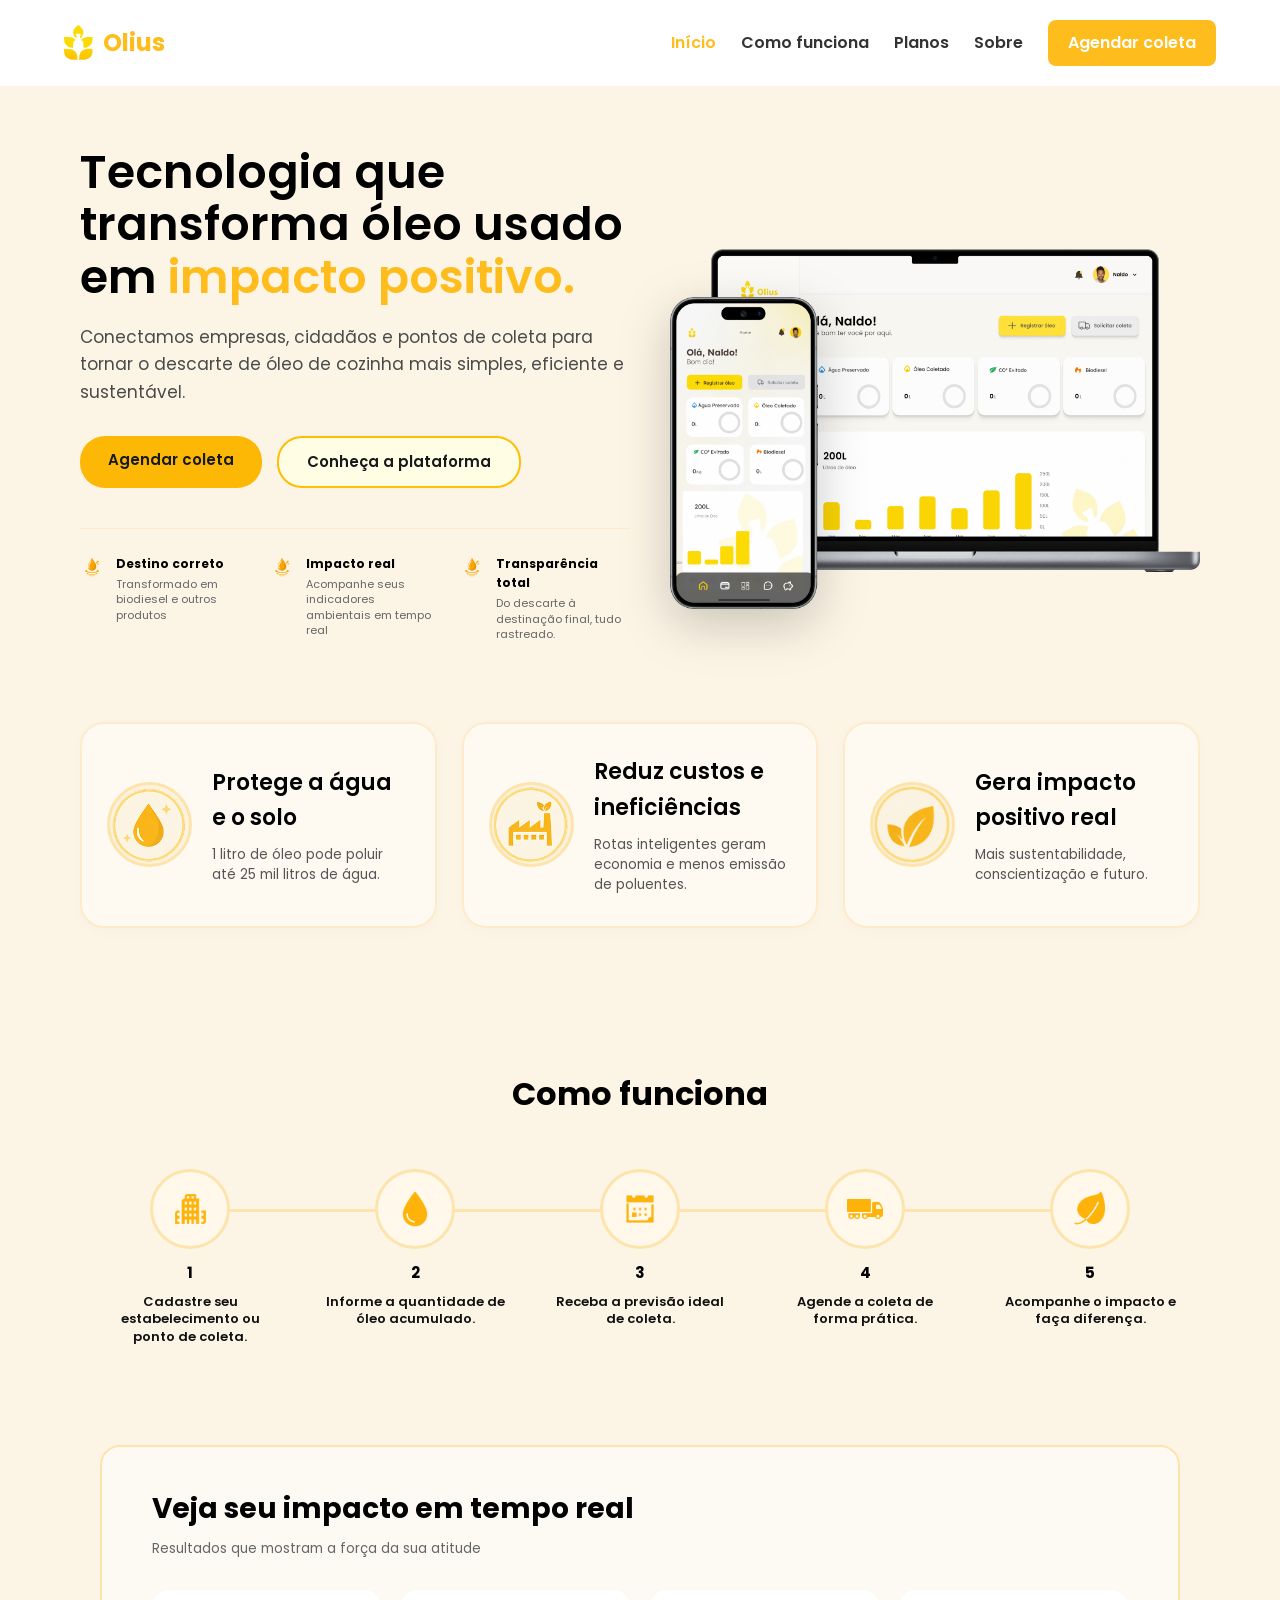
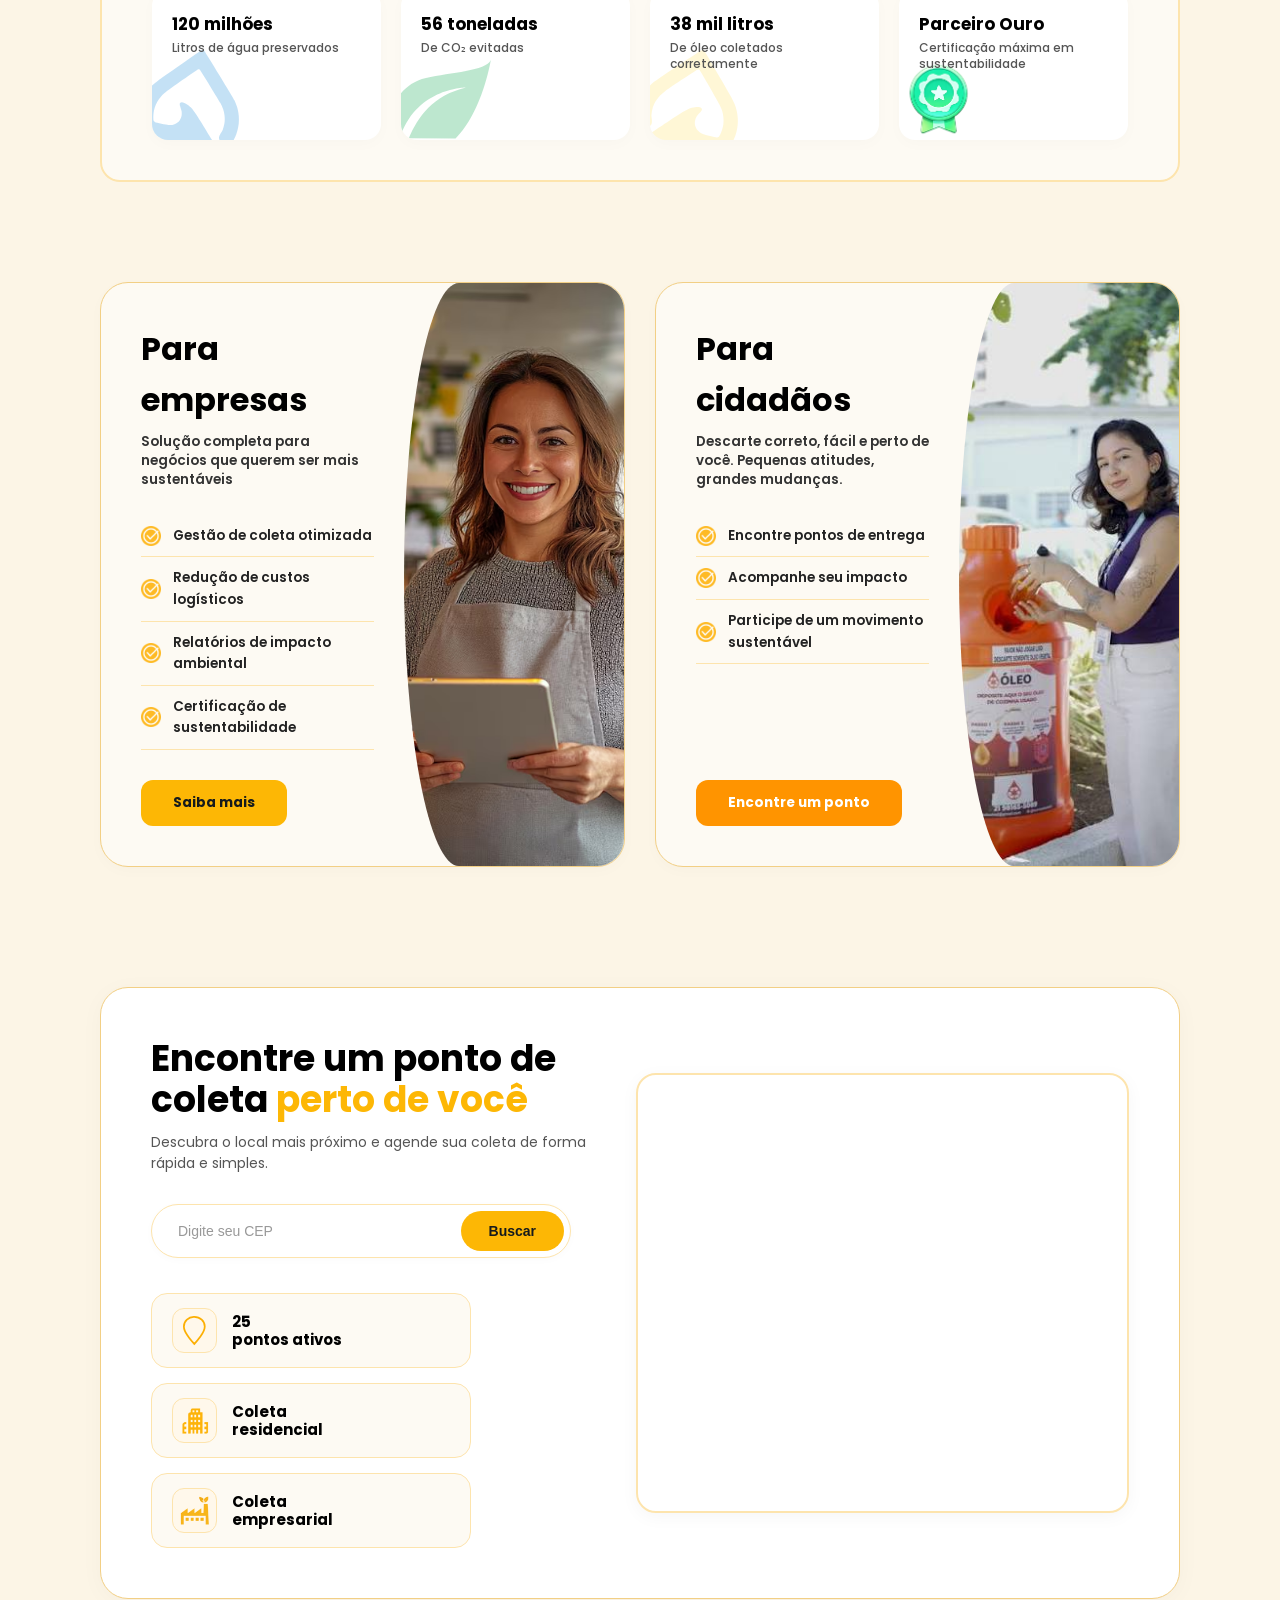
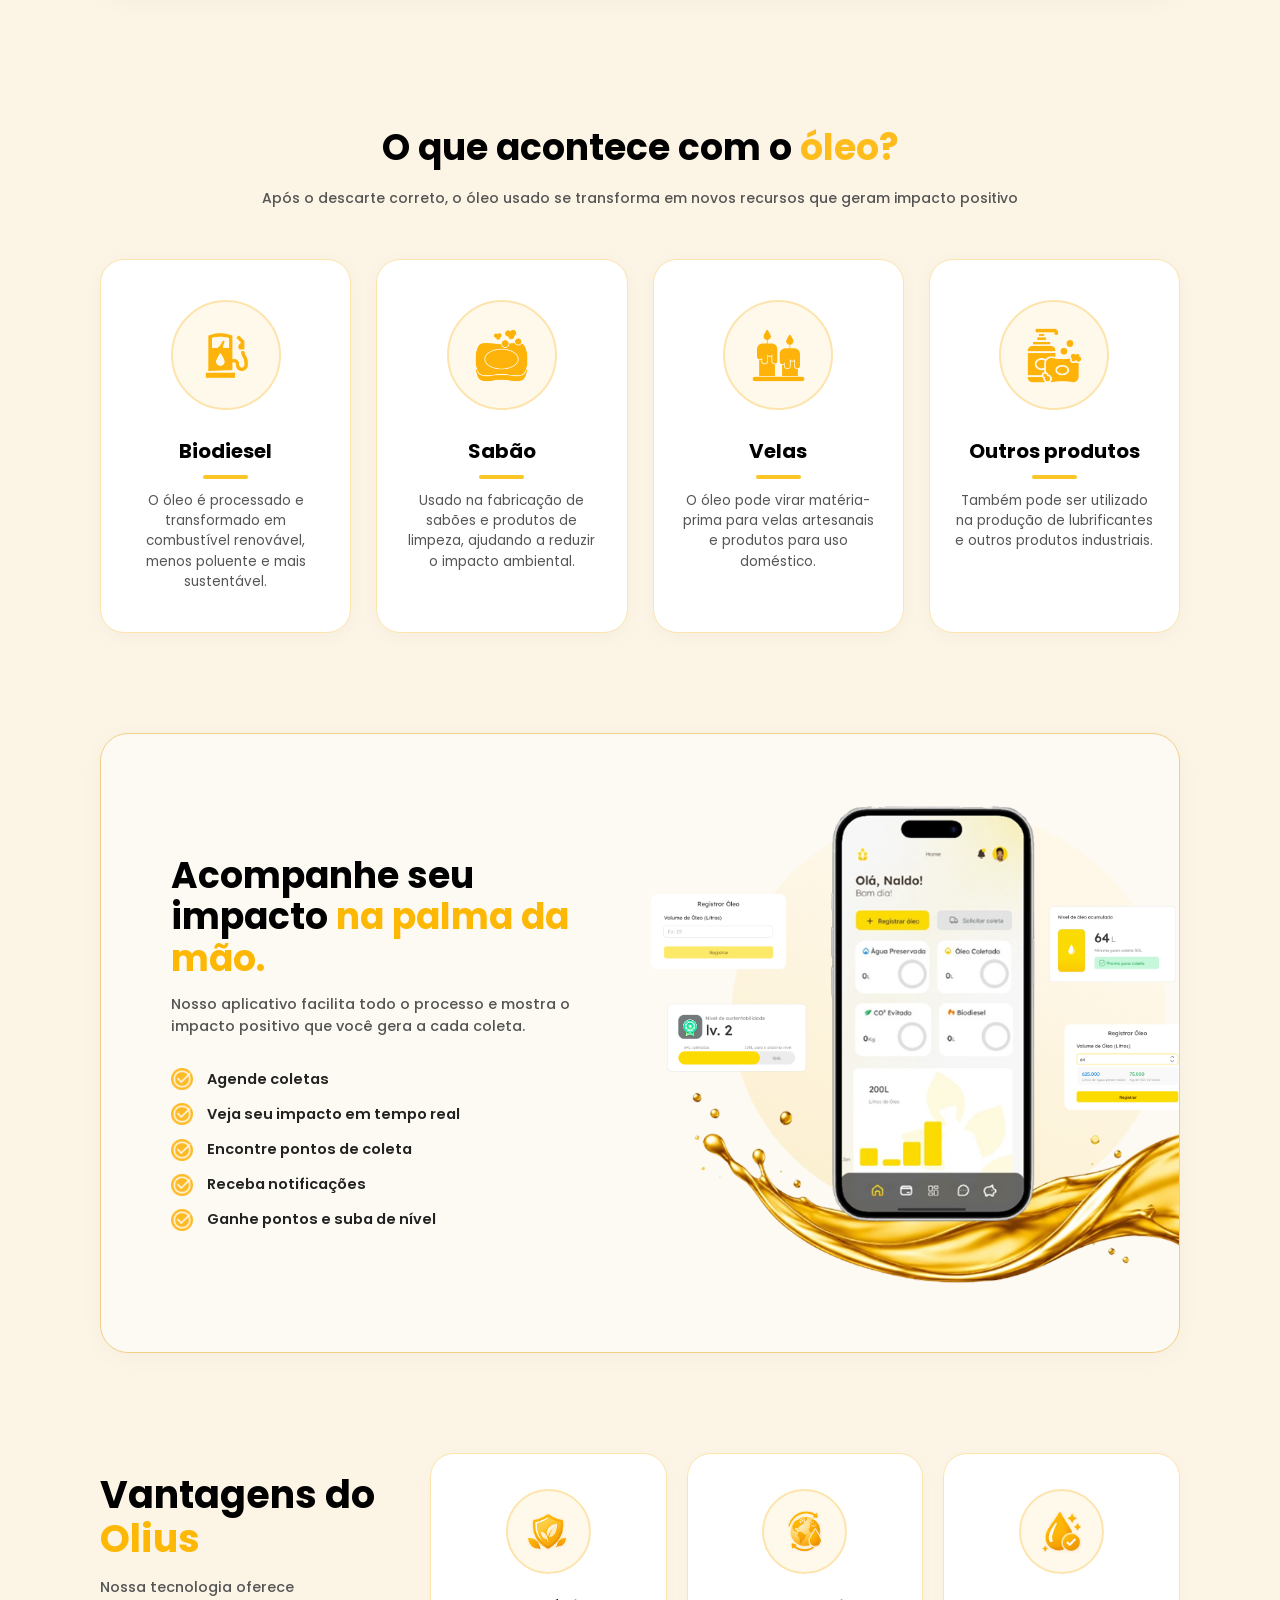
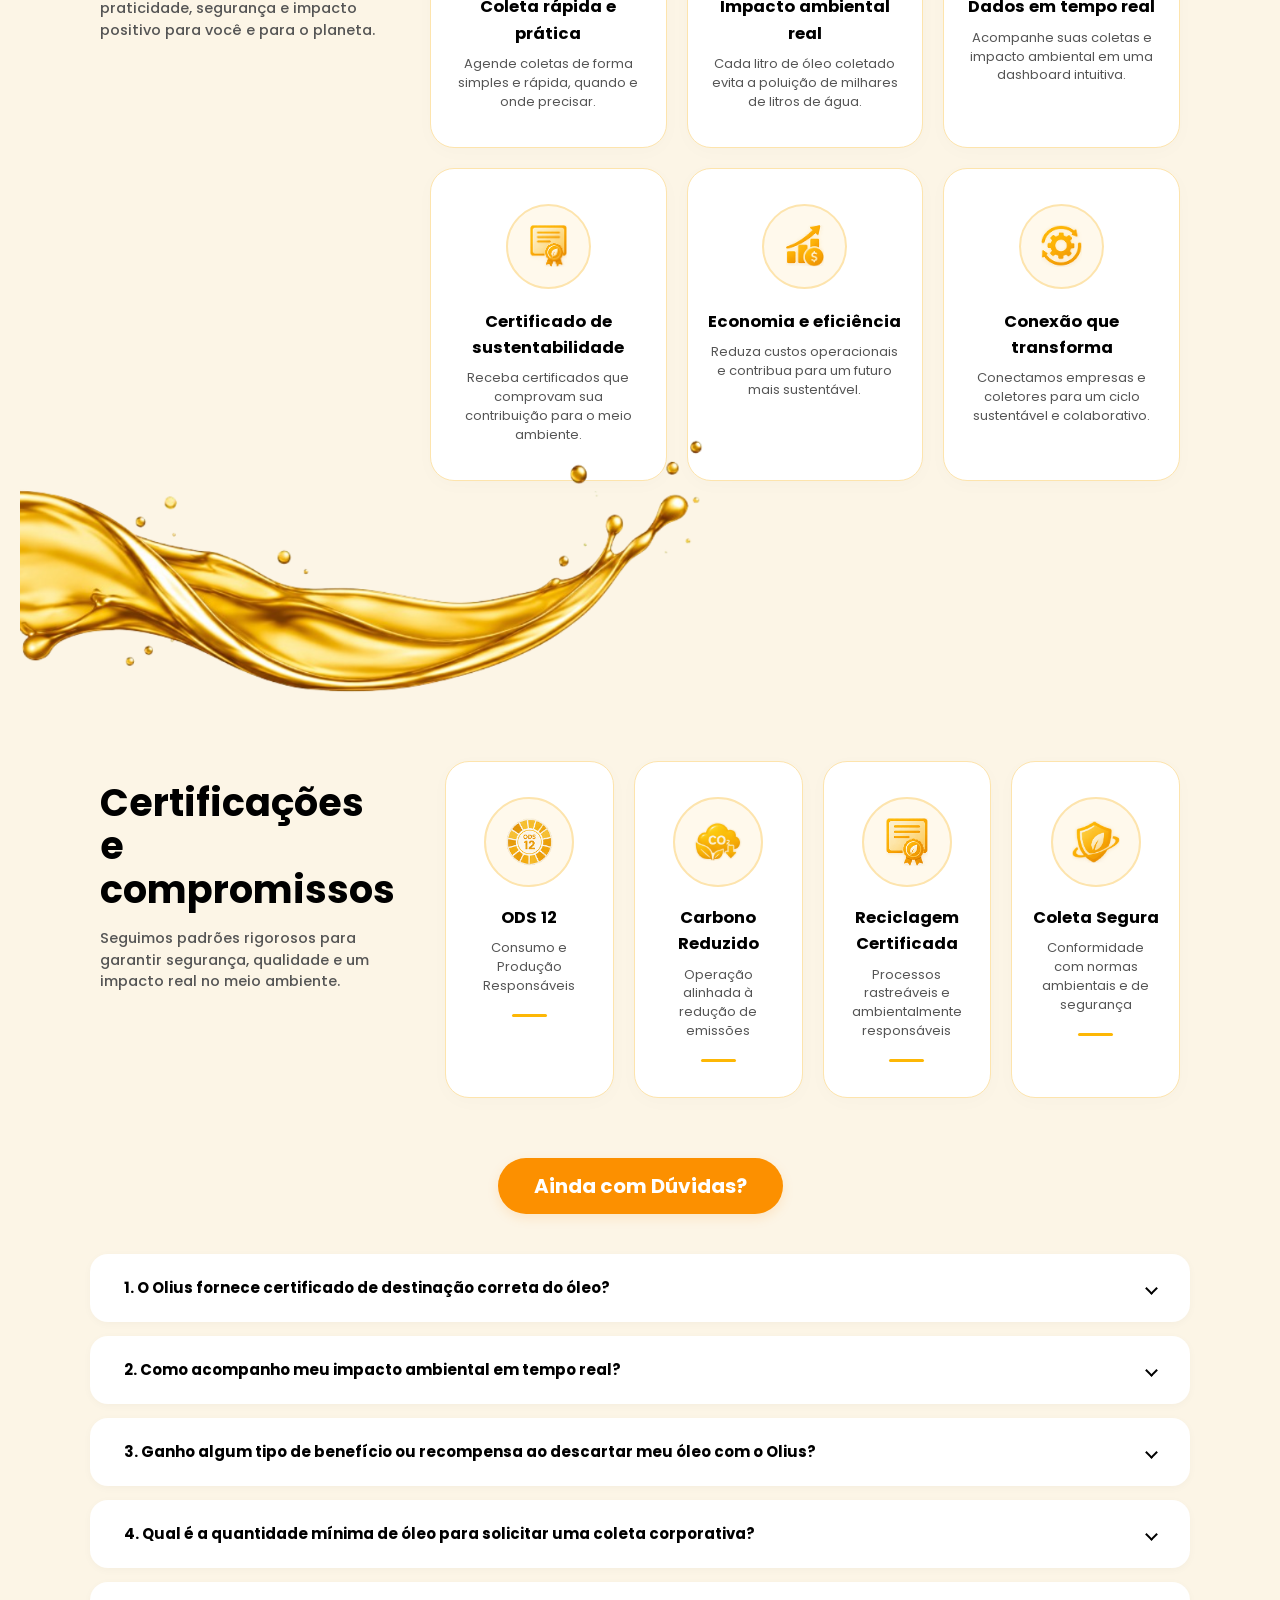
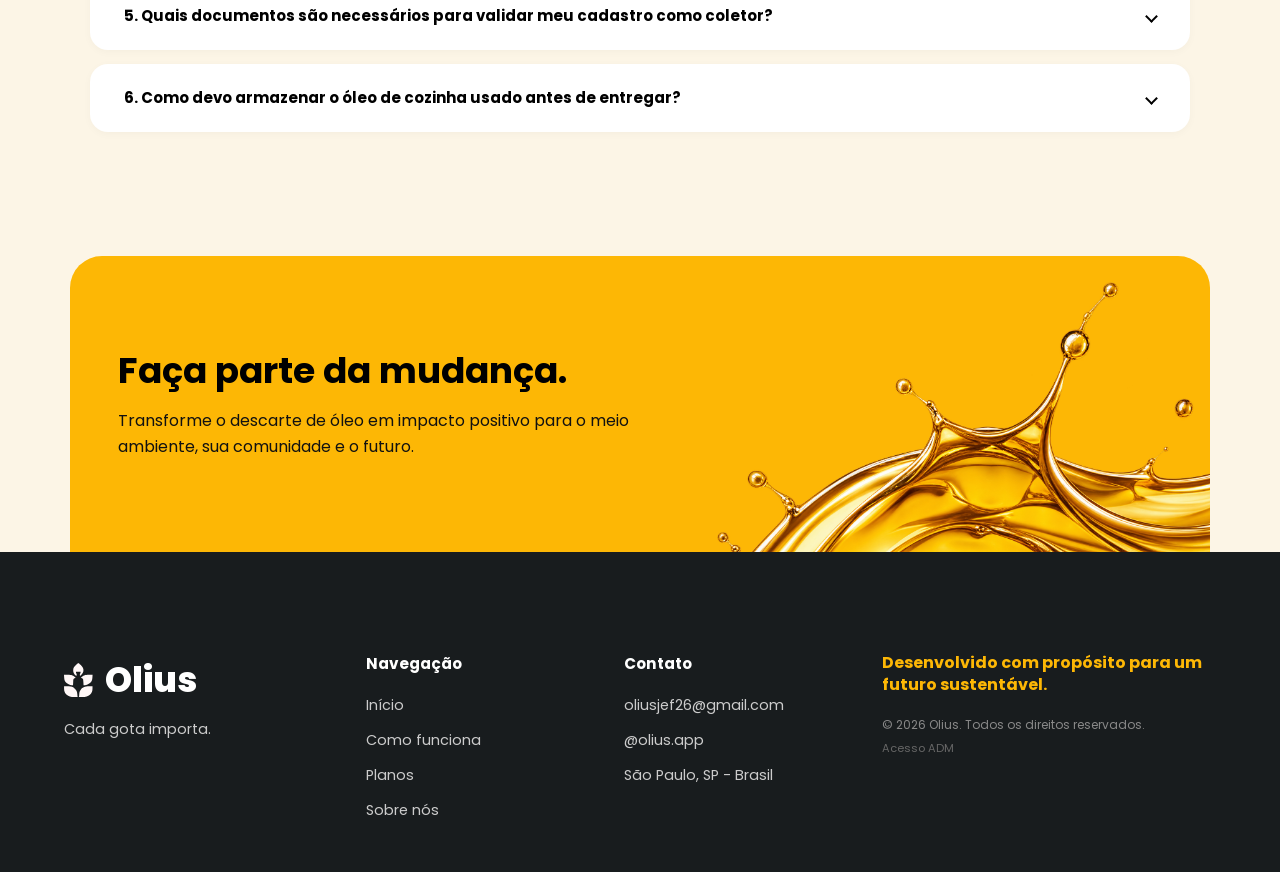
==== commit 747994d5: "Conecta acesso ADM e ajusta responsividade da landing page Liga o rodape ao sistema no Render e adic" ====
--- a/docs/index.html
+++ b/docs/index.html
@@ -2,6 +2,7 @@
 <html lang="pt-BR">
 <head>
     <meta charset="utf-8">
+    <meta name="google-site-verification" content="7lKNKLowKWWoOtipBigqwQrl8_X9L9Eb8E_cul9QJgw" />
     <meta name="viewport" content="width=device-width, initial-scale=1.0">
     <title>Olius - Inicial</title>
     <link rel="icon" href="images/favicon.ico">
@@ -641,6 +642,7 @@
             <div class="footer-proposito">
                 <h4>Desenvolvido com propósito para um futuro sustentável.</h4>
                 <p class="copyright">© 2026 Olius. Todos os direitos reservados.</p>
+                <a href="https://olius-backend-primeiro.onrender.com/login-adm" class="acesso-adm">Acesso ADM</a>
             </div>
         </div>
     </footer>
--- a/docs/css/global.css
+++ b/docs/css/global.css
@@ -317,7 +317,7 @@
     }
 
     .footer-container {
-        flex-wrap: wrap;
+        grid-template-columns: repeat(2, minmax(0, 1fr));
         gap: 28px;
     }
 
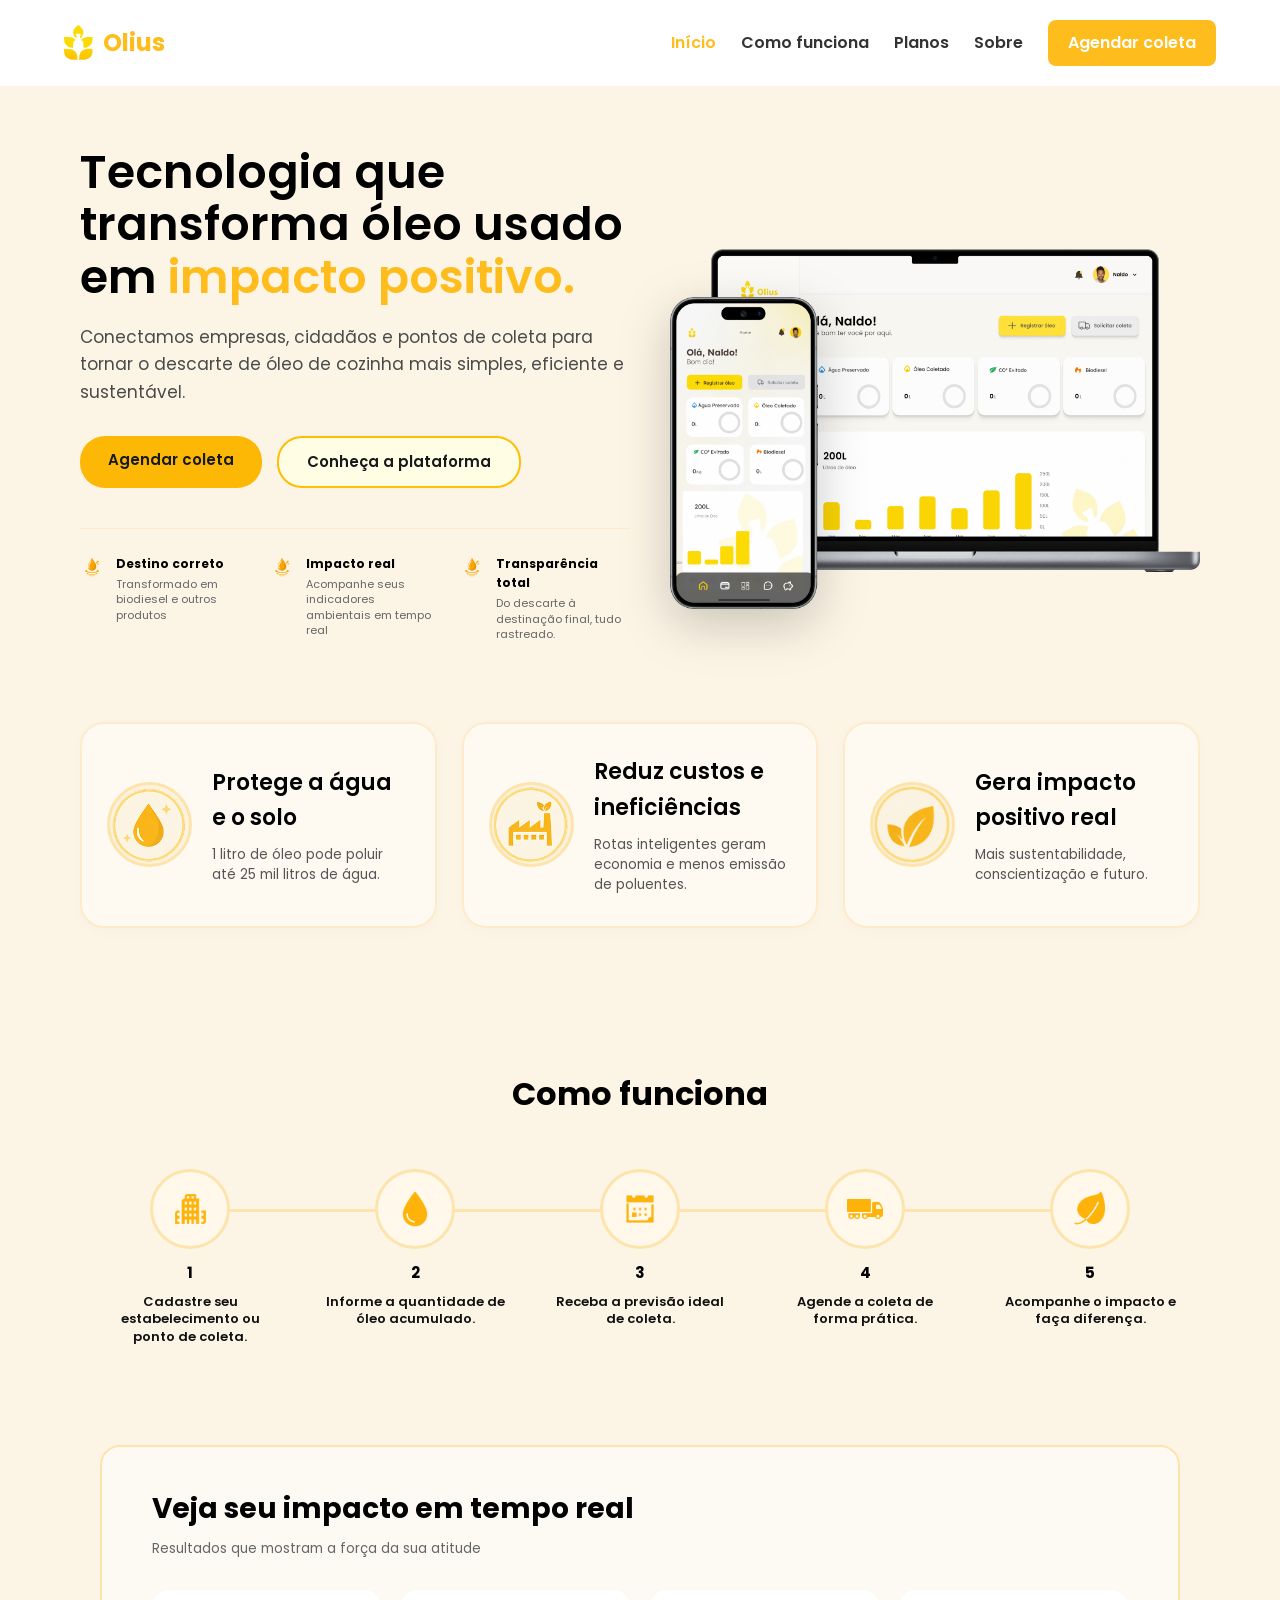
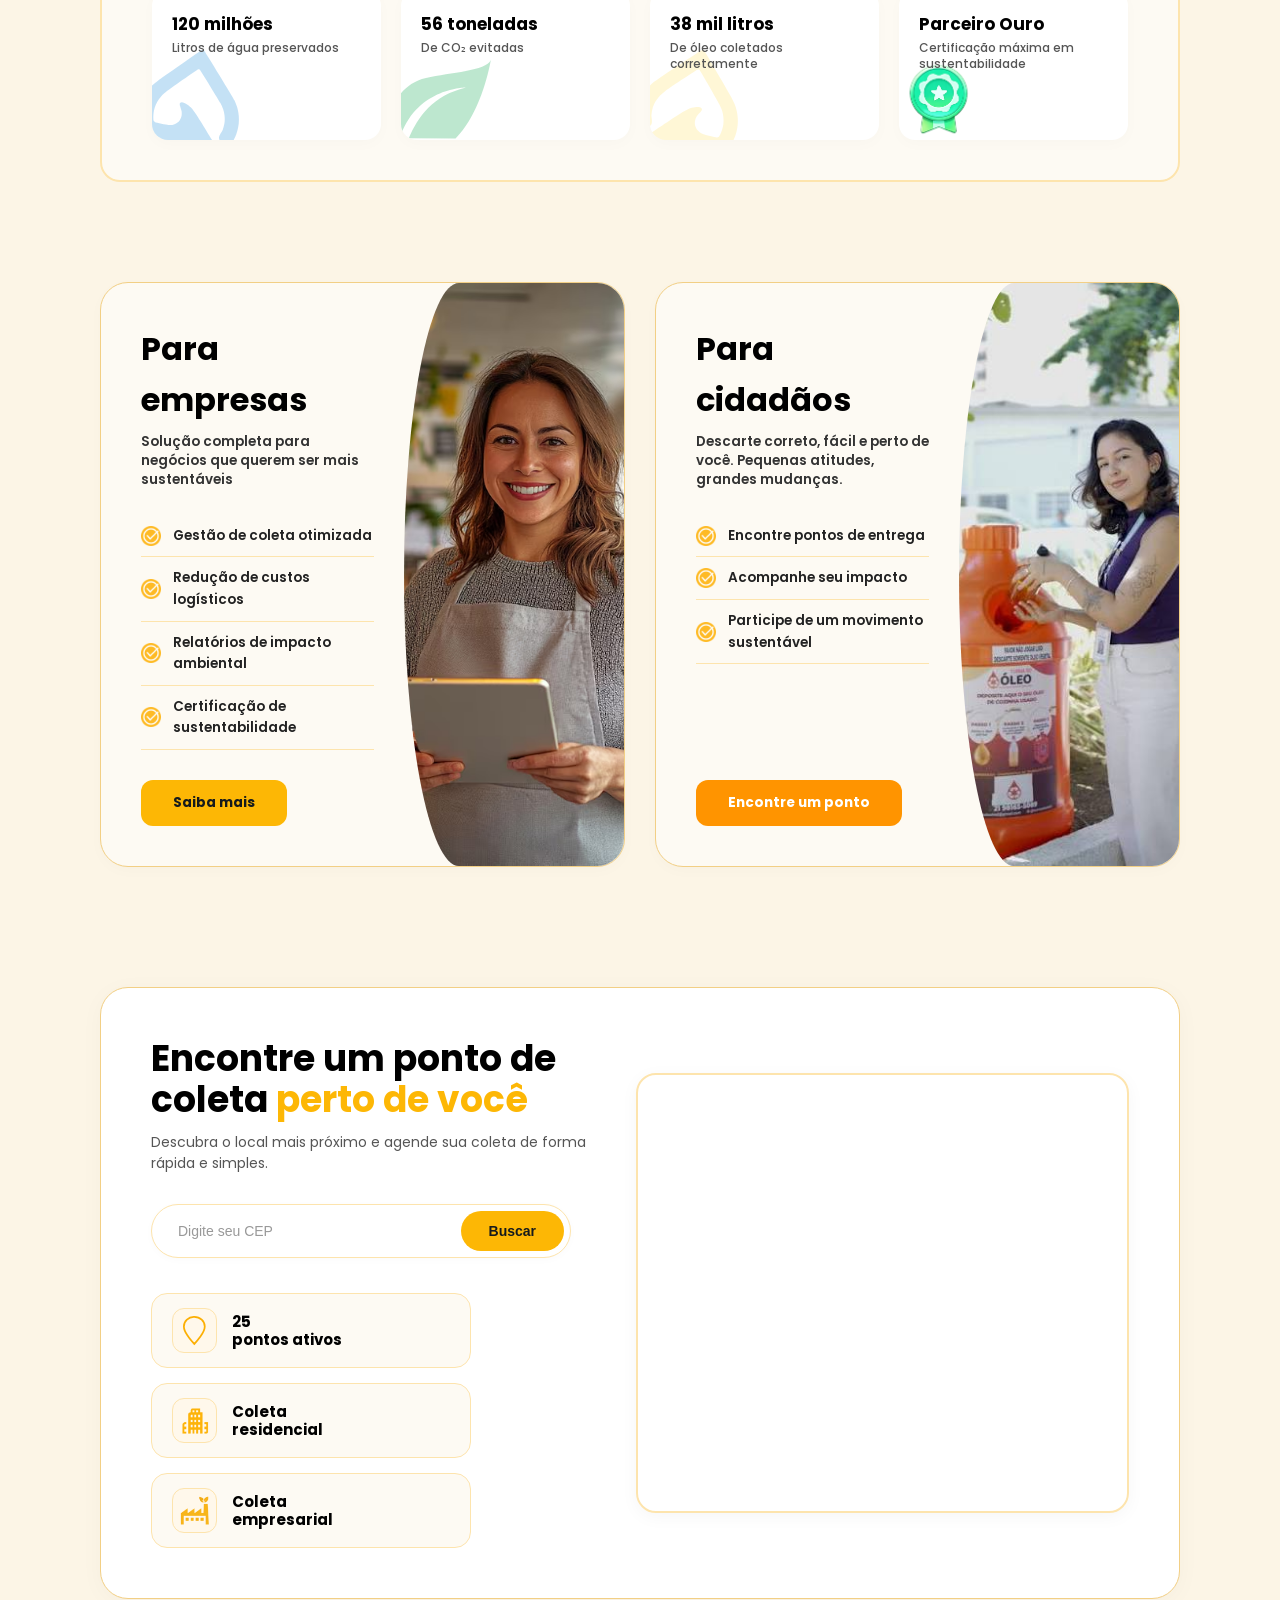
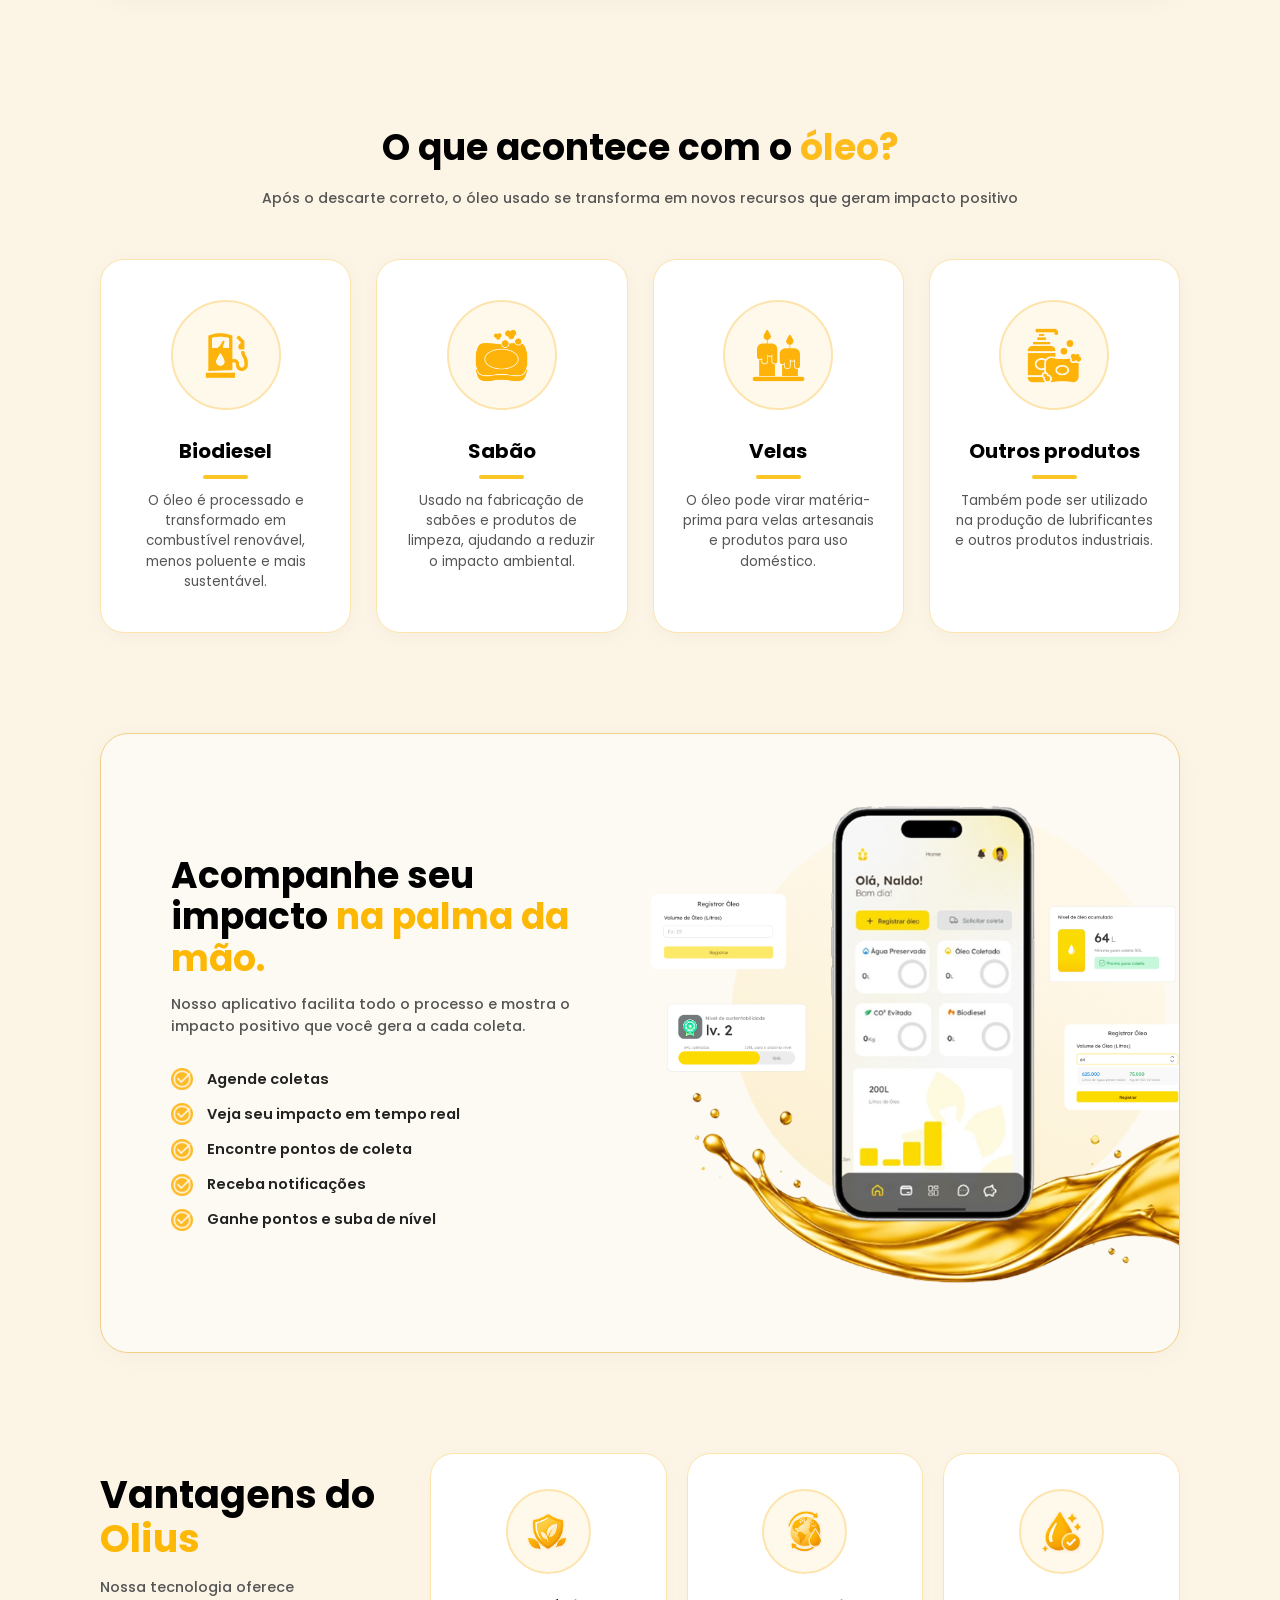
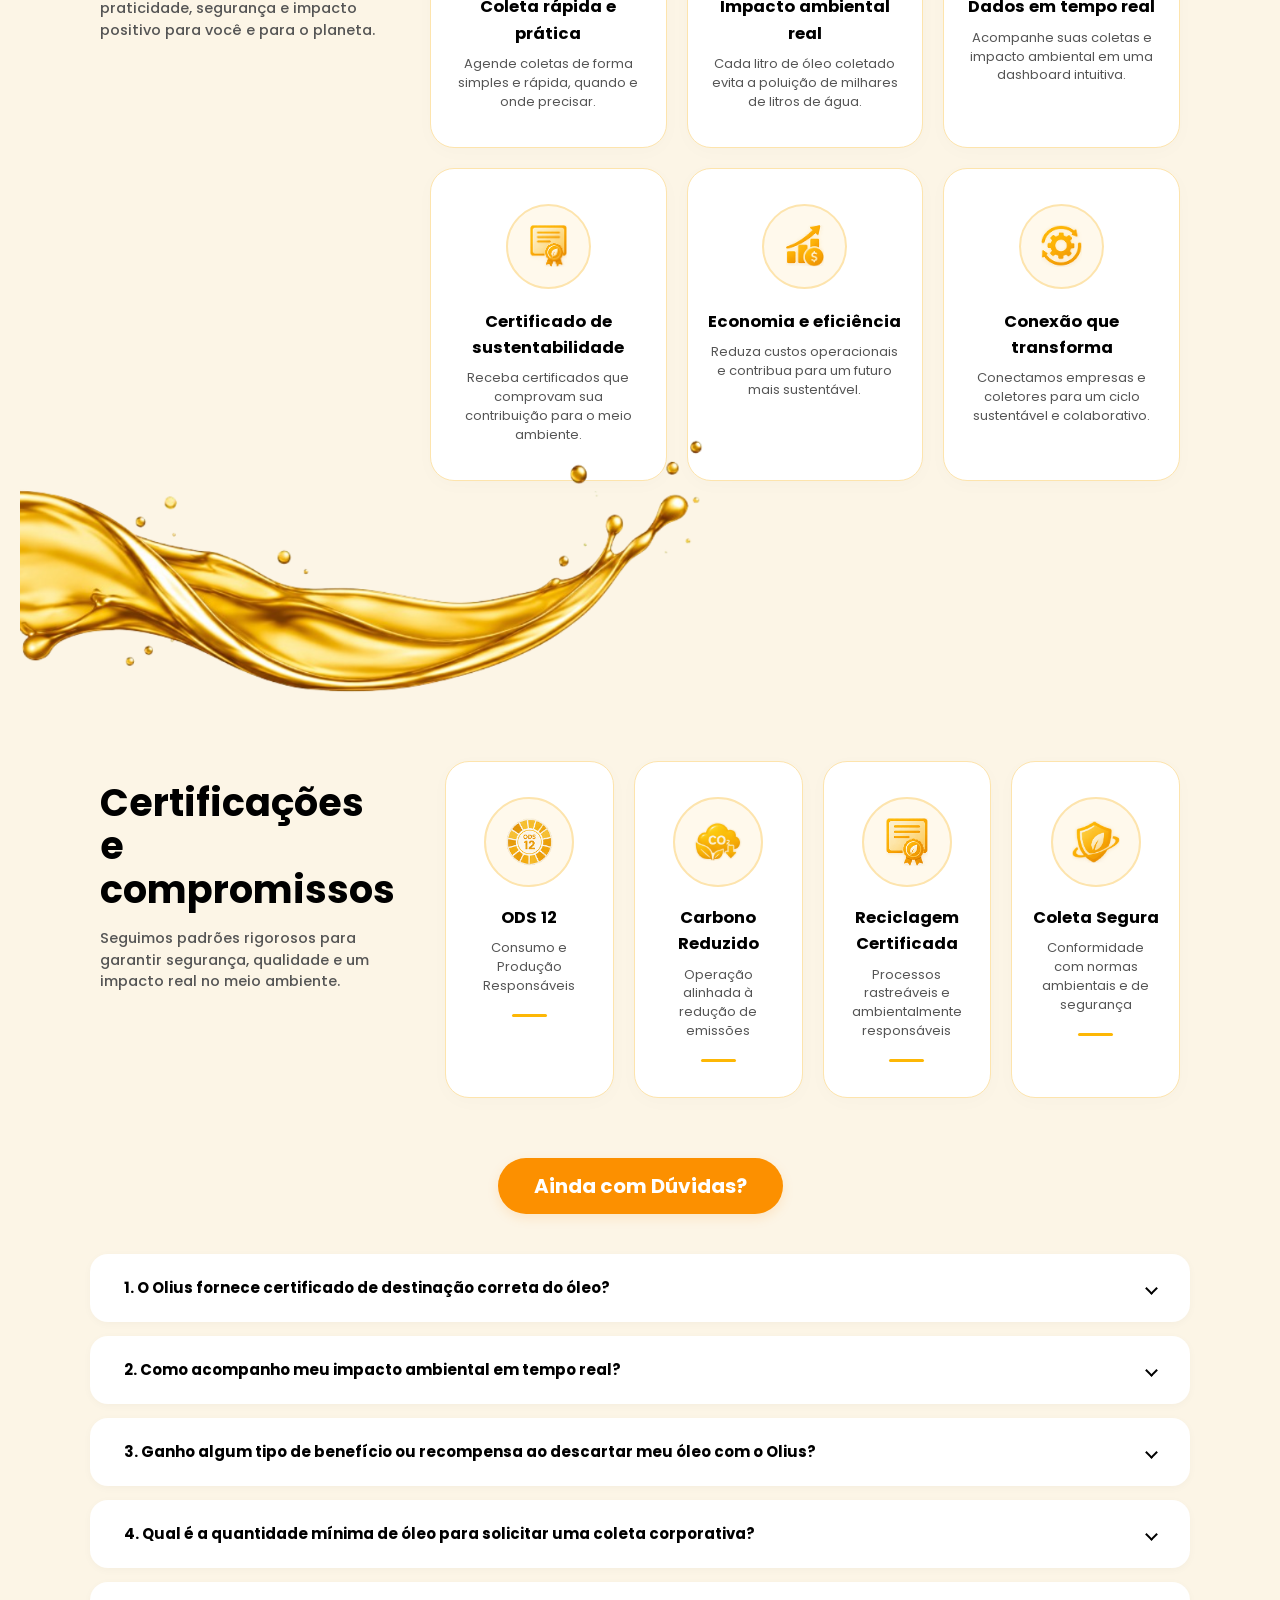
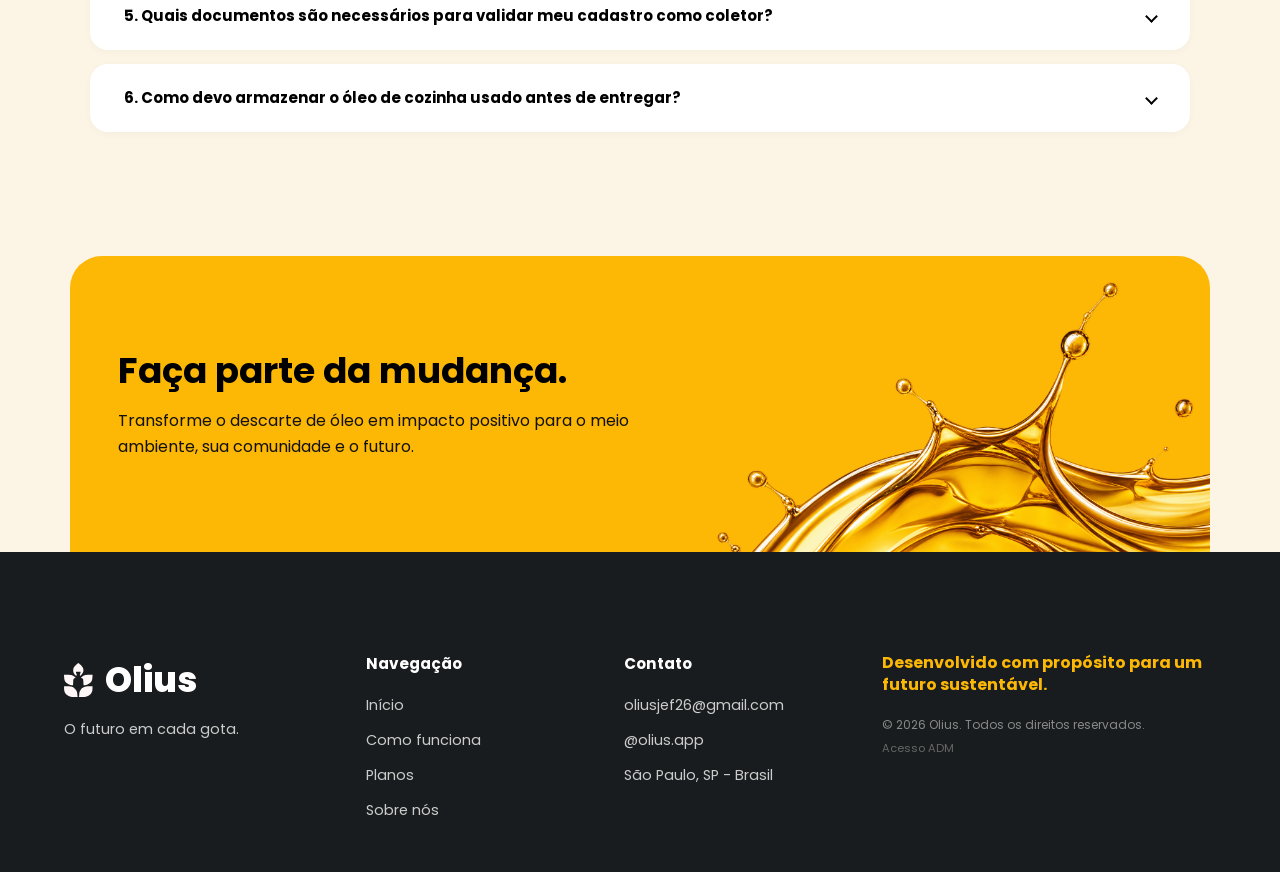
==== commit ac3b26e4: "Atualiza frase do rodape da landing page" ====
--- a/docs/index.html
+++ b/docs/index.html
@@ -614,7 +614,7 @@
                     <img class="logo-icon" src="assets/global/logo-branco.svg" alt="Logotipo Olius">
                     <span class="logo-texto">Olius</span>
                 </a>
-                <p class="tagline">Cada gota importa.</p>
+                <p class="tagline">O futuro em cada gota.</p>
             </div>
 
             <!-- Links de Navegação -->
